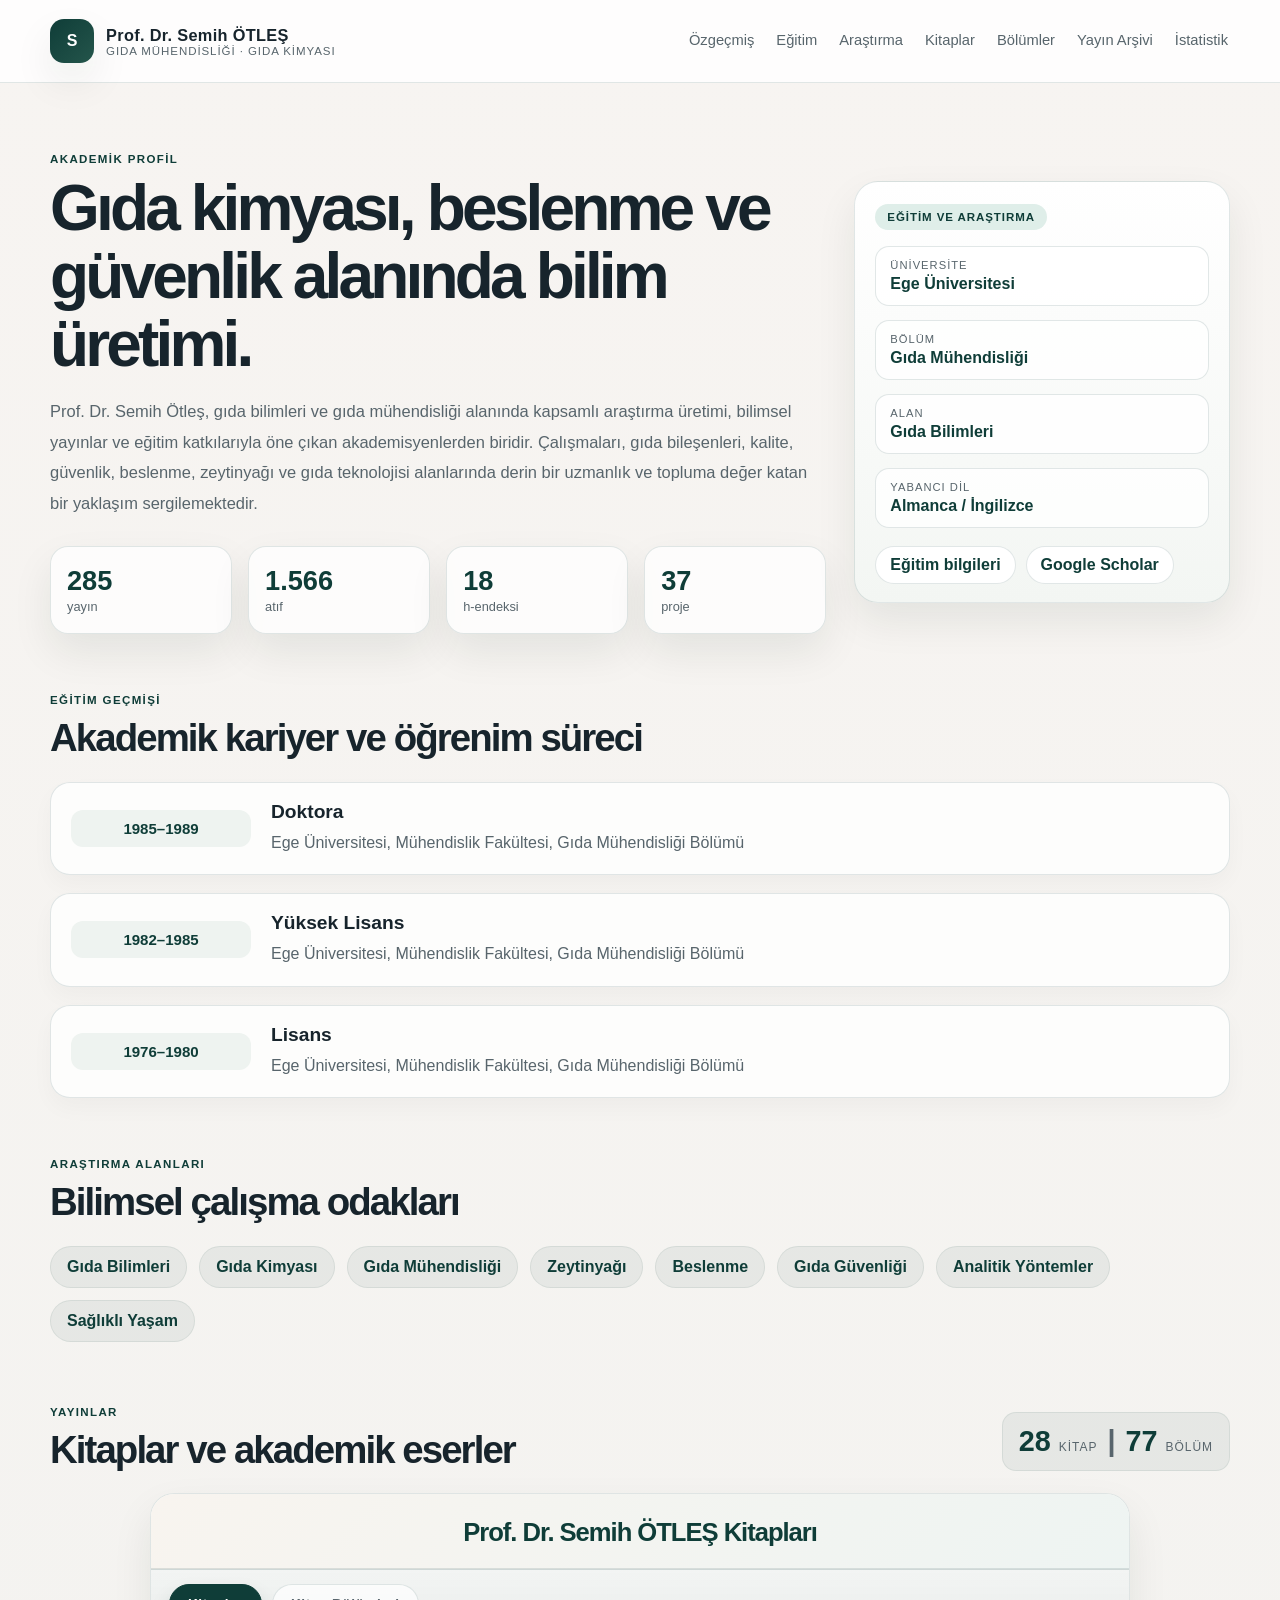
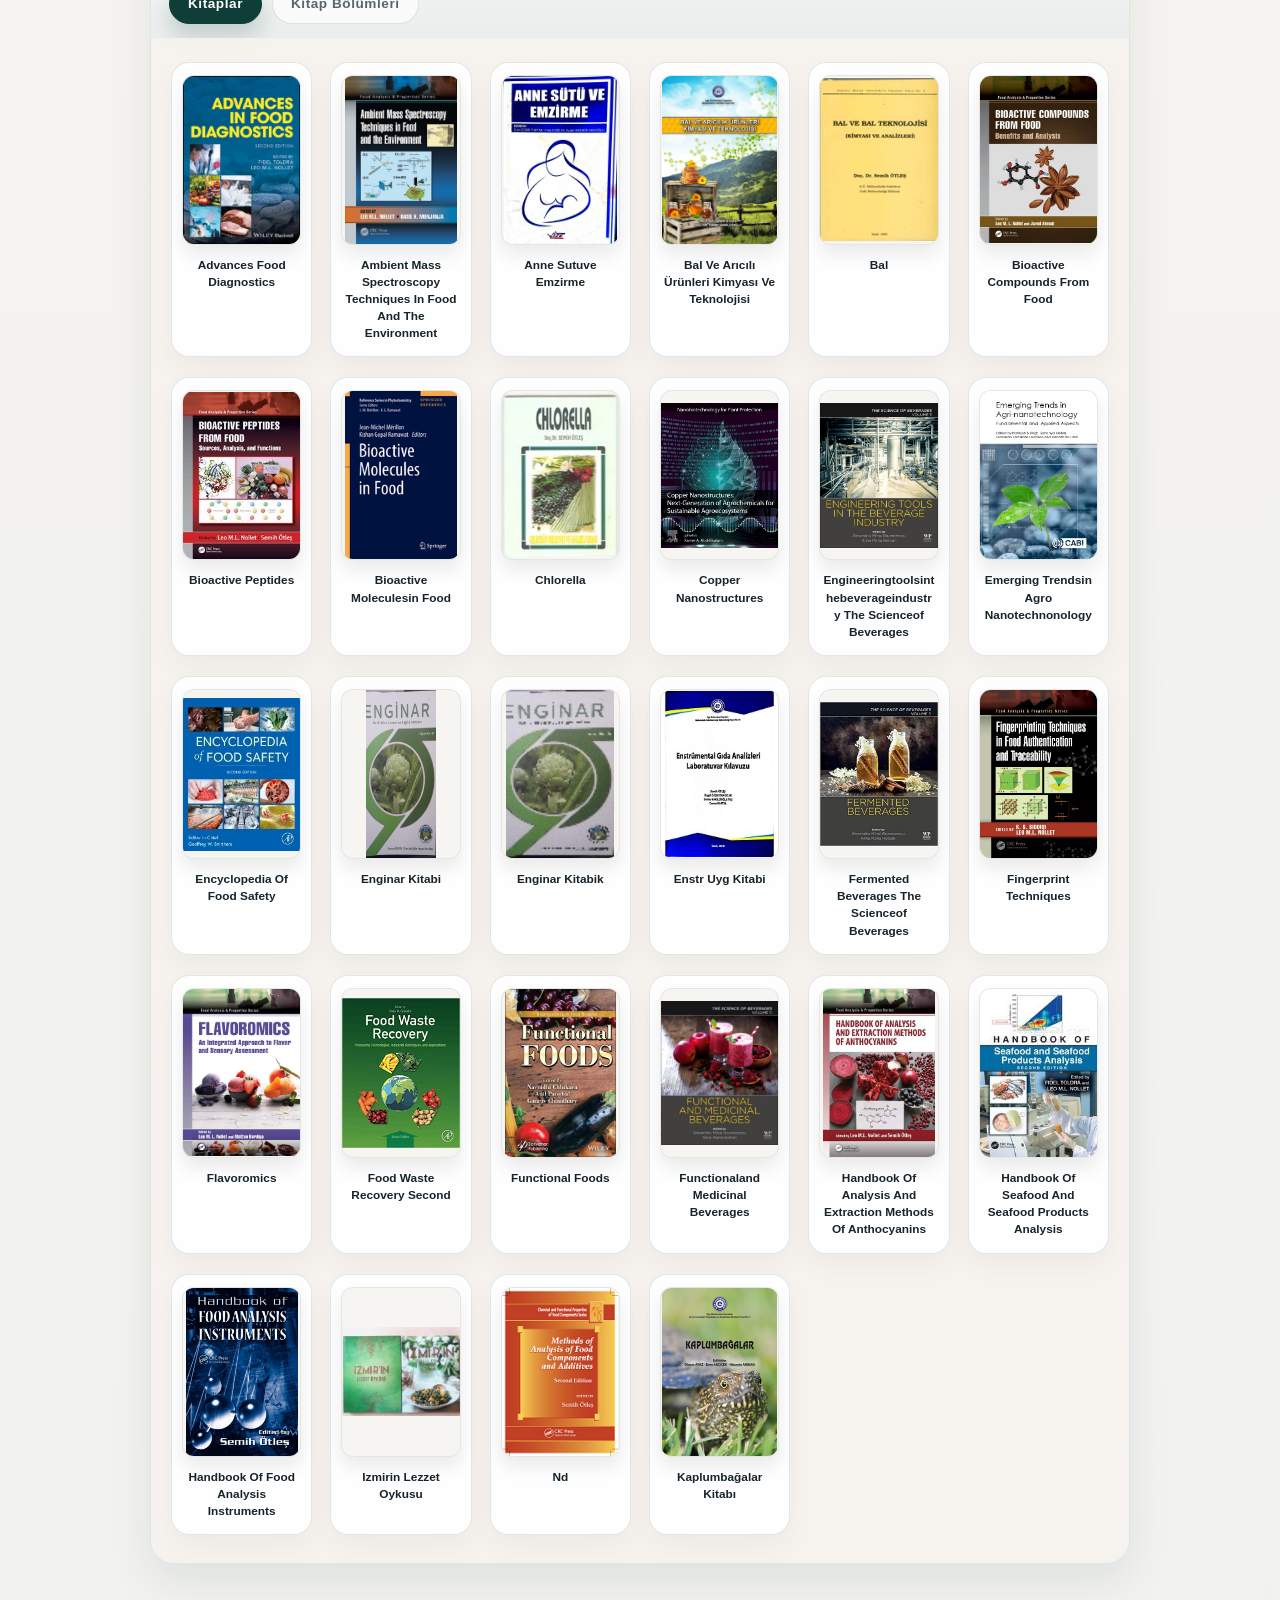
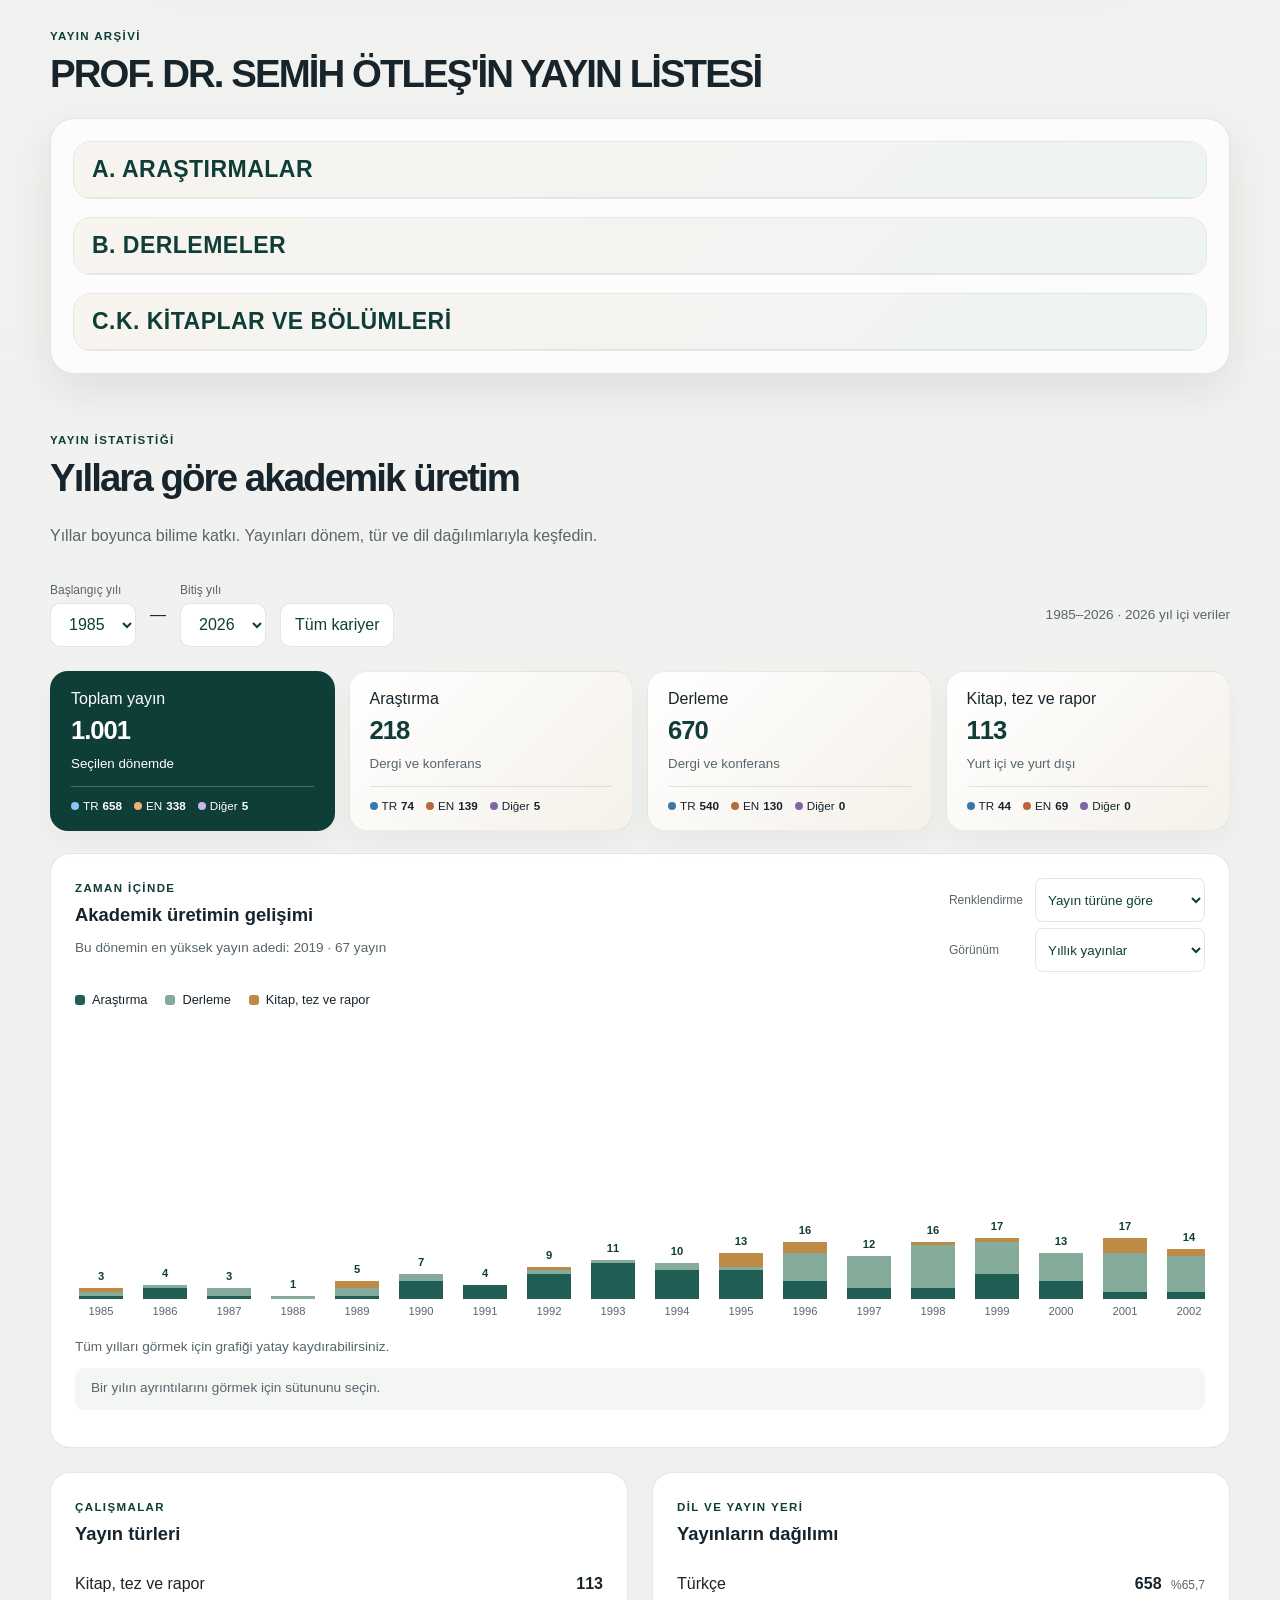
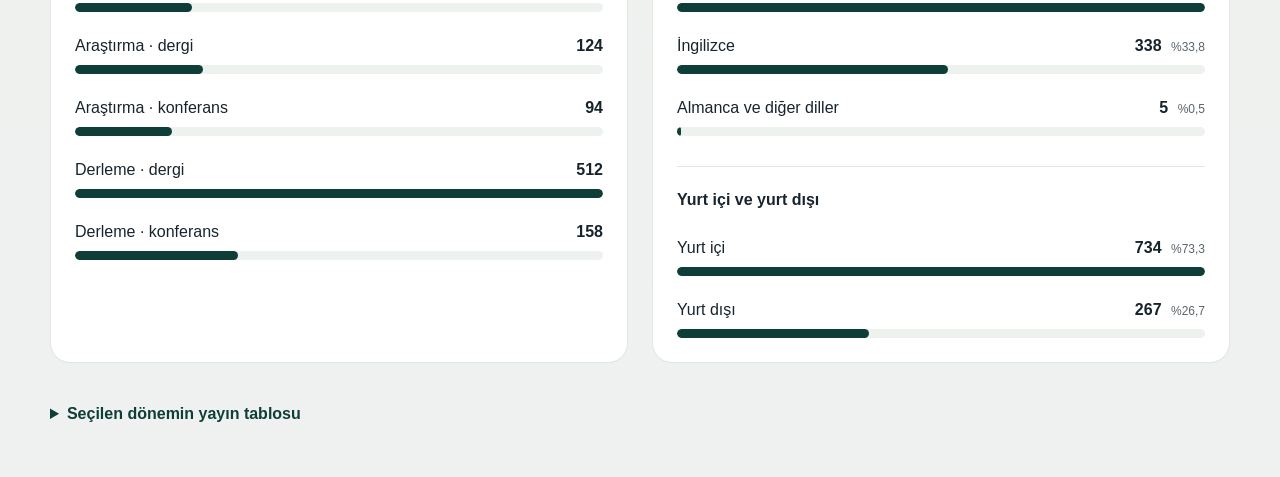
==== index.html @ 6a5175f1 "Merge pull request #2 from OzgeOtles/fke/publication-dashboard feat: add interactive publication das" ====
﻿<!DOCTYPE html>
<html lang="tr">
  <head>
    <meta charset="UTF-8" />
    <meta name="viewport" content="width=device-width, initial-scale=1.0" />
    <title>Prof. Dr. Semih Ötleş | Özgeçmiş ve Yayınlar</title>
    <meta name="description" content="Prof. Dr. Semih Ötleş'in akademik özgeçmişi, eğitim geçmişi, araştırma alanları ve kitapları." />
    <link rel="stylesheet" href="styles.css?v=compact-navigation" />
  </head>
  <body>
    <header class="topbar">
      <div class="container topbar-inner">
        <div class="brand-block">
          <span class="brand-mark">S</span>
          <div>
            <div class="brand-name">Prof. Dr. Semih ÖTLEŞ</div>
            <div class="brand-role">Gıda Mühendisliği · Gıda Kimyası</div>
          </div>
        </div>

        <button class="nav-toggle" type="button" aria-controls="mainNavigation" aria-expanded="false" aria-label="Menüyü aç">
          <span class="nav-toggle__icon" aria-hidden="true"><i></i><i></i><i></i></span>
          <span>Menü</span>
        </button>
        <nav class="main-nav" id="mainNavigation" aria-label="Ana navigasyon">
          <a href="#ozgecmis">Özgeçmiş</a>
          <a href="#egitim">Eğitim</a>
          <a href="#arastirma">Araştırma</a>
          <a href="#kitaplar" data-panel="books">Kitaplar</a>
          <a href="#bolumler" data-panel="chapters">Bölümler</a>
          <a href="#yayin-listesi">Yayın Arşivi</a>
          <a href="#yayin-istatistigi">İstatistik</a>
        </nav>
      </div>
    </header>

    <main class="container page-shell">
      <section class="hero" id="ozgecmis">
        <div class="hero-copy">
          <span class="eyebrow">Akademik profil</span>
          <h1>Gıda kimyası, beslenme ve güvenlik alanında bilim üretimi.</h1>
          <p>
            Prof. Dr. Semih Ötleş, gıda bilimleri ve gıda mühendisliği alanında kapsamlı araştırma
            üretimi, bilimsel yayınlar ve eğitim katkılarıyla öne çıkan akademisyenlerden biridir.
            Çalışmaları, gıda bileşenleri, kalite, güvenlik, beslenme, zeytinyağı ve gıda teknolojisi
            alanlarında derin bir uzmanlık ve topluma değer katan bir yaklaşım sergilemektedir.
          </p>

          <div class="quick-facts">
            <div>
              <strong>285</strong>
              <span>yayın</span>
            </div>
            <div>
              <strong>1.566</strong>
              <span>atıf</span>
            </div>
            <div>
              <strong>18</strong>
              <span>h-endeksi</span>
            </div>
            <div>
              <strong>37</strong>
              <span>proje</span>
            </div>
          </div>
        </div>

        <aside class="profile-card">
          <div class="profile-card__top">
            <span class="status-pill">Eğitim ve araştırma</span>
          </div>

          <ul class="profile-list">
            <li><span class="label">Üniversite</span><strong>Ege Üniversitesi</strong></li>
            <li><span class="label">Bölüm</span><strong>Gıda Mühendisliği</strong></li>
            <li><span class="label">Alan</span><strong>Gıda Bilimleri</strong></li>
            <li><span class="label">Yabancı Dil</span><strong>Almanca / İngilizce</strong></li>
          </ul>

          <div class="profile-links">
            <a href="https://unisis.ege.edu.tr/researcher=semih.otles?menu=education" target="_blank" rel="noreferrer">Eğitim bilgileri</a>
            <a href="https://scholar.google.com.tr/citations?user=OrbpzgEAAAAJ" target="_blank" rel="noreferrer">Google Scholar</a>
          </div>
        </aside>
      </section>

      <section class="section" id="egitim">
        <div class="section-header">
          <span class="eyebrow">Eğitim geçmişi</span>
          <h2>Akademik kariyer ve öğrenim süreci</h2>
        </div>

        <div class="timeline">
          <div class="timeline-item">
            <div class="timeline-year">1985–1989</div>
            <div class="timeline-content">
              <h3>Doktora</h3>
              <p>Ege Üniversitesi, Mühendislik Fakültesi, Gıda Mühendisliği Bölümü</p>
            </div>
          </div>

          <div class="timeline-item">
            <div class="timeline-year">1982–1985</div>
            <div class="timeline-content">
              <h3>Yüksek Lisans</h3>
              <p>Ege Üniversitesi, Mühendislik Fakültesi, Gıda Mühendisliği Bölümü</p>
            </div>
          </div>

          <div class="timeline-item">
            <div class="timeline-year">1976–1980</div>
            <div class="timeline-content">
              <h3>Lisans</h3>
              <p>Ege Üniversitesi, Mühendislik Fakültesi, Gıda Mühendisliği Bölümü</p>
            </div>
          </div>
        </div>
      </section>

      <section class="section" id="arastirma">
        <div class="section-header">
          <span class="eyebrow">Araştırma alanları</span>
          <h2>Bilimsel çalışma odakları</h2>
        </div>

        <div class="pill-grid">
          <span>Gıda Bilimleri</span>
          <span>Gıda Kimyası</span>
          <span>Gıda Mühendisliği</span>
          <span>Zeytinyağı</span>
          <span>Beslenme</span>
          <span>Gıda Güvenliği</span>
          <span>Analitik Yöntemler</span>
          <span>Sağlıklı Yaşam</span>
        </div>
      </section>

      <section class="section cv-books" id="kitaplar">
        <div class="section-header section-header--inline">
          <div>
            <span class="eyebrow">Yayınlar</span>
            <h2>Kitaplar ve akademik eserler</h2>
          </div>
          <div class="bookshelf-meta" aria-live="polite">
            <span id="bookCount">0</span>
            <small>kitap</small>
            <span class="meta-divider">|</span>
            <span id="chapterCount">0</span>
            <small>bölüm</small>
          </div>
        </div>

        <div class="bookshelf-shell">
          <div id="bookshelf_slider_widget" class="bookshelf_slider" data-view="books">
            <div class="panel_title">
              <div class="selected_title_box" style="display: block;">
                <div class="selected_title">Prof. Dr. Semih ÖTLEŞ Kitapları</div>
              </div>
            </div>

            <div class="panel_bar">
              <div class="buttons_container">
                <div id="arrow_box">
                  <div id="arrow_menu"></div>
                </div>
                <div class="button_items">
                  <div class="button_bar active" data-view="books"><a href="#">Kitaplar</a></div>
                  <div class="button_bar" data-view="chapters"><a href="#">Kitap Bölümleri</a></div>
                </div>
              </div>
            </div>

            <div class="panel_slider">
              <div class="panel_items">
                <div class="slide_animate">
                  <div class="products_box" id="bookShelfList" aria-live="polite"></div>
                  <div id="chapterList" class="chapter-grid is-view-hidden" aria-live="polite"></div>
                </div>
              </div>
            </div>
          </div>
        </div>
      </section>

      <section class="section publication-section" id="yayin-listesi">
        <div class="section-header publication-header">
          <div>
            <span class="eyebrow">Yayın arşivi</span>
            <h2>PROF. DR. SEMİH ÖTLEŞ'İN YAYIN LİSTESİ</h2>
          </div>
        </div>

        <div class="publication-archive" id="publicationArchive" aria-live="polite"></div>
      </section>

      <section class="section stats-section" id="yayin-istatistigi">
        <div class="section-header">
          <span class="eyebrow">Yayın istatistiği</span>
          <h2>Yıllara göre akademik üretim</h2>
        </div>

        <div id="statsContent"></div>
      </section>
    </main>

    <div id="bookModal" class="book-modal" aria-hidden="true">
      <div class="book-modal__backdrop"></div>
      <div class="book-modal__content" role="dialog" aria-modal="true" aria-labelledby="modalTitle">
        <button type="button" class="book-modal__close" aria-label="Kapat">×</button>
        <img id="modalImage" src="" alt="" />
        <h3 id="modalTitle"></h3>
      </div>
    </div>

    <script src="books-data.js"></script>
    <script src="app.js?v=compact-navigation"></script>
    <script src="publication-stats-data.js"></script>
    <script src="publication-dashboard.js"></script>
    <script>
      (() => {
        const archiveEl = document.getElementById("publicationArchive");

        function escapeHtml(value) {
          return String(value)
            .replace(/&/g, "&amp;")
            .replace(/</g, "&lt;")
            .replace(/>/g, "&gt;")
            .replace(/\"/g, "&quot;")
            .replace(/'/g, "&#039;");
        }

        function formatItem(itemText) {
          const match = itemText.match(/^((?:A|B)\.[A-ZİÖÜÇŞĞ]+\.?\d*\.?|C\.K\.\d+\.)\s*(.*)$/i);
          if (!match) {
            return escapeHtml(itemText);
          }

          const code = match[1];
          const rest = match[2].trim();
          return `<span class="code">${escapeHtml(code)}</span> ${escapeHtml(rest)}`;
        }

        function parsePublicationSource(rawText) {
          const lines = rawText
            .replace(/\r/g, "")
            .split("\n")
            .map((line) => line.trim())
            .filter(Boolean);

          const sections = [];
          let currentSection = null;
          let currentSubgroup = null;
          let currentItemBuffer = [];

          const flushCurrentItem = () => {
            if (!currentSubgroup || currentItemBuffer.length === 0) return;
            const itemText = currentItemBuffer.join(" ").replace(/\s+/g, " ").trim();
            if (itemText) {
              currentSubgroup.items.push(itemText);
            }
            currentItemBuffer = [];
          };

          const startSection = (title) => {
            currentSection = { title, subsections: [] };
            sections.push(currentSection);
            currentSubgroup = null;
          };

          const startSubgroup = (title) => {
            if (!currentSection) {
              startSection("A. ARAŞTIRMALAR");
            }
            flushCurrentItem();
            currentSubgroup = { title, items: [] };
            currentSection.subsections.push(currentSubgroup);
          };

          for (const line of lines) {
            if (/^PROF\.?DR/i.test(line)) continue;

            if (/^A\.\s*ARAŞTIRMALAR$/i.test(line)) {
              startSection("A. ARAŞTIRMALAR");
              continue;
            }

            if (/^B\.\s*DERLEMELER$/i.test(line)) {
              startSection("B. DERLEMELER");
              continue;
            }

            if (/^C\.?K\.?\s*.*KİTAPLAR.*BÖLÜMLERİ/i.test(line)) {
              startSection("C.K. KİTAPLAR VE BÖLÜMLERİ");
              continue;
            }

            const isSubgroupHeading = /^(?:A|B)\.[A-ZİÖÜÇŞĞ]+\.(?:\s+[A-ZİÖÜÇŞĞ].*|[A-ZİÖÜÇŞĞ].*)$/i.test(line) && !/^(?:A|B)\.[A-ZİÖÜÇŞĞ]+\.\d+\./i.test(line);
            if (isSubgroupHeading) {
              startSubgroup(line.replace(/\s+/g, " ").trim());
              continue;
            }

            const isItemStart = /^(?:A|B)\.[A-ZİÖÜÇŞĞ]+\.\d+\.|^C\.K\.\d+\./i.test(line);
            if (isItemStart) {
              if (!currentSection) {
                startSection("A. ARAŞTIRMALAR");
              }
              if (!currentSubgroup) {
                startSubgroup(currentSection.title);
              }
              flushCurrentItem();
              currentItemBuffer = [line];
              continue;
            }

            if (currentItemBuffer.length > 0) {
              currentItemBuffer.push(line);
            }
          }

          flushCurrentItem();
          return sections.filter((section) => section.title || section.subsections.length > 0);
        }

        function renderArchiveMarkup(sections) {
          if (!sections.length) {
            return '<div class="publication-item">Yayın verisi bulunamadı.</div>';
          }

          return sections.map((section) => {
            const content = section.subsections.length
              ? section.subsections
                  .map((subgroup) => {
                    const itemsMarkup = subgroup.items
                      .map((item) => `<div class="publication-item">${formatItem(item)}</div>`)
                      .join("");

                    return `
                      <details class="publication-subgroup">
                        <summary>${escapeHtml(subgroup.title)}</summary>
                        <div class="publication-list">${itemsMarkup}</div>
                      </details>
                    `;
                  })
                  .join("")
              : "";

            return `
              <details class="publication-group">
                <summary>${escapeHtml(section.title)}</summary>
                <div class="publication-group__body">${content}</div>
              </details>
            `;
          }).join("");
        }

        fetch("js/yayinlar")
          .then((response) => {
            if (!response.ok) {
              throw new Error("Yayın dosyası yüklenemedi.");
            }
            return response.text();
          })
          .then((text) => {
            const sections = parsePublicationSource(text);
            archiveEl.innerHTML = renderArchiveMarkup(sections);
          })
          .catch(() => {
            archiveEl.innerHTML = '<div class="publication-item">Yayın arşivi dosyası yüklenemedi. Lütfen sayfayı bir sunucu üzerinden açın.</div>';
          });

      })();
    </script>
  </body>
</html>
---- styles.css ----
:root {
  --bg: #f5f2ed;
  --bg-soft: #f9f7f4;
  --panel: #ffffff;
  --panel-alt: #eef3f0;
  --primary: #0f3d38;
  --primary-soft: #dfeee9;
  --accent: #b9803a;
  --text: #17242c;
  --muted: #58656c;
  --line: rgba(15, 61, 56, 0.12);
  --shadow: 0 18px 40px rgba(17, 33, 30, 0.08);
}

* {
  box-sizing: border-box;
}

html {
  scroll-behavior: smooth;
}

body {
  margin: 0;
  background: linear-gradient(180deg, #f7f4f1 0%, #eef1ef 100%);
  color: var(--text);
  font-family: "Segoe UI", Tahoma, Geneva, Verdana, sans-serif;
}

img {
  display: block;
  max-width: 100%;
}

a {
  color: inherit;
  text-decoration: none;
}

.nav-toggle { display:none; }

.container {
  width: min(1180px, calc(100% - 32px));
  margin: 0 auto;
}

.topbar {
  position: sticky;
  top: 0;
  z-index: 30;
  background: rgba(255, 255, 255, 0.82);
  backdrop-filter: blur(18px);
  border-bottom: 1px solid var(--line);
}

.topbar-inner {
  display: flex;
  align-items: center;
  justify-content: space-between;
  gap: 20px;
  min-height: 82px;
}

.brand-block {
  display: flex;
  align-items: center;
  gap: 12px;
}

.brand-mark {
  width: 44px;
  height: 44px;
  border-radius: 14px;
  display: grid;
  place-items: center;
  background: linear-gradient(135deg, var(--primary), #24554b);
  color: #fff;
  font-weight: 700;
  box-shadow: var(--shadow);
}

.brand-name {
  font-weight: 700;
  letter-spacing: 0.02em;
  font-size: 1.02rem;
}

.brand-role {
  font-size: 0.72rem;
  color: var(--muted);
  letter-spacing: 0.08em;
  text-transform: uppercase;
}

.main-nav {
  display: flex;
  flex-wrap: wrap;
  align-items: center;
  gap: 18px;
  font-size: 0.92rem;
  color: var(--muted);
}

.main-nav a {
  border-bottom: 2px solid transparent;
  padding: 8px 2px;
  transition: color 0.2s ease, border-color 0.2s ease;
}

.main-nav a:hover {
  color: var(--primary);
  border-color: var(--primary);
}

.page-shell {
  padding: 42px 0 28px;
}

.hero {
  display: grid;
  grid-template-columns: 1.55fr 0.75fr;
  gap: 28px;
  align-items: center;
  padding: 24px 0 8px;
}

.eyebrow {
  display: inline-block;
  margin-bottom: 10px;
  text-transform: uppercase;
  letter-spacing: 0.12em;
  font-size: 0.72rem;
  font-weight: 700;
  color: var(--primary);
}

.hero-copy h1 {
  margin: 0 0 18px;
  font-size: clamp(2.2rem, 5vw, 4rem);
  line-height: 1.06;
  letter-spacing: -0.06em;
}

.hero-copy p {
  margin: 0;
  max-width: 760px;
  color: var(--muted);
  line-height: 1.85;
  font-size: 1.03rem;
}

.quick-facts {
  display: grid;
  grid-template-columns: repeat(4, minmax(0, 1fr));
  gap: 16px;
  margin-top: 28px;
}

.quick-facts div {
  background: rgba(255, 255, 255, 0.75);
  border: 1px solid var(--line);
  border-radius: 18px;
  padding: 18px 16px;
  box-shadow: var(--shadow);
}

.quick-facts strong {
  display: block;
  font-size: 1.7rem;
  color: var(--primary);
}

.quick-facts span {
  color: var(--muted);
  font-size: 0.8rem;
}

.profile-card {
  background: linear-gradient(180deg, #ffffff 0%, #f3f6f3 100%);
  border: 1px solid var(--line);
  border-radius: 24px;
  padding: 22px 20px 18px;
  box-shadow: var(--shadow);
}

.profile-card__top {
  margin-bottom: 16px;
}

.status-pill {
  display: inline-flex;
  padding: 7px 12px;
  border-radius: 999px;
  background: var(--primary-soft);
  color: var(--primary);
  font-size: 0.72rem;
  font-weight: 700;
  text-transform: uppercase;
  letter-spacing: 0.08em;
}

.profile-list {
  list-style: none;
  margin: 0;
  padding: 0;
  display: grid;
  gap: 14px;
}

.profile-list li {
  display: flex;
  flex-direction: column;
  gap: 4px;
  padding: 12px 14px;
  border: 1px solid var(--line);
  border-radius: 14px;
  background: rgba(255, 255, 255, 0.8);
}

.label {
  font-size: 0.7rem;
  color: var(--muted);
  letter-spacing: 0.09em;
  text-transform: uppercase;
}

.profile-list strong {
  font-size: 1rem;
  color: var(--primary);
}

.profile-links {
  display: flex;
  flex-wrap: wrap;
  gap: 10px;
  margin-top: 18px;
}

.profile-links a {
  display: inline-flex;
  align-items: center;
  justify-content: center;
  min-height: 38px;
  padding: 0 14px;
  border-radius: 999px;
  border: 1px solid var(--line);
  background: #fff;
  color: var(--primary);
  font-weight: 600;
}

.section {
  padding: 48px 0 8px;
}

.section-header {
  margin-bottom: 22px;
}

.section-header h2 {
  margin: 0;
  font-size: clamp(1.8rem, 3vw, 2.6rem);
  line-height: 1.14;
  letter-spacing: -0.05em;
}

.section-header--inline {
  display: flex;
  justify-content: space-between;
  gap: 20px;
  align-items: flex-end;
}

.meta-divider {
  color: var(--muted);
  margin: 0 2px;
}

.is-view-hidden {
  display: none !important;
}

.timeline {
  display: grid;
  gap: 18px;
}

.timeline-item {
  display: grid;
  grid-template-columns: 180px 1fr;
  gap: 20px;
  align-items: center;
  background: rgba(255, 255, 255, 0.8);
  border: 1px solid var(--line);
  border-radius: 20px;
  padding: 18px 20px;
  box-shadow: 0 10px 22px rgba(13, 24, 22, 0.03);
}

.timeline-year {
  display: inline-flex;
  align-items: center;
  justify-content: center;
  padding: 10px 12px;
  background: var(--panel-alt);
  border-radius: 12px;
  color: var(--primary);
  font-weight: 700;
  font-size: 0.94rem;
}

.timeline-content h3 {
  margin: 0 0 6px;
  font-size: 1.2rem;
}

.timeline-content p {
  margin: 0;
  color: var(--muted);
  line-height: 1.7;
}

.pill-grid {
  display: flex;
  flex-wrap: wrap;
  gap: 12px;
}

.pill-grid span {
  display: inline-flex;
  align-items: center;
  justify-content: center;
  min-height: 42px;
  padding: 0 16px;
  border-radius: 999px;
  background: rgba(15, 61, 56, 0.06);
  color: var(--primary);
  border: 1px solid rgba(15, 61, 56, 0.08);
  font-weight: 600;
}

.cv-books {
  padding-top: 52px;
}

.bookshelf-meta {
  display: inline-flex;
  align-items: baseline;
  gap: 8px;
  padding: 12px 16px;
  background: rgba(15, 61, 56, 0.06);
  border: 1px solid rgba(15, 61, 56, 0.08);
  border-radius: 14px;
  color: var(--primary);
}

.bookshelf-meta span {
  font-size: 1.8rem;
  font-weight: 700;
}

.bookshelf-meta small {
  font-size: 0.75rem;
  letter-spacing: 0.08em;
  text-transform: uppercase;
  color: var(--muted);
}

.bookshelf-shell {
  width: min(100%, 980px);
  margin: 0 auto;
}

.bookshelf_slider *,
.bookshelf_slider *:before,
.bookshelf_slider *:after {
  box-sizing: border-box !important;
}

.bookshelf_slider {
  width: 100%;
  max-width: 980px;
  margin: 0 auto;
  background: rgba(255, 255, 255, 0.7);
  border: 1px solid var(--line);
  border-radius: 24px;
  overflow: hidden;
  box-shadow: var(--shadow);
}

.panel_title {
  background: linear-gradient(135deg, #f8f4ef 0%, #eef4f2 100%);
  color: var(--primary);
  width: 100%;
  padding: 22px 20px 18px;
  text-align: center;
  margin: 0 auto;
  border-bottom: 1px solid var(--line);
}

.selected_title_box {
  text-align: center;
  display: block;
}

.selected_title {
  color: var(--primary);
  background: transparent;
  border: none;
  font-size: clamp(1.1rem, 2vw, 1.7rem);
  font-weight: 700;
  letter-spacing: -0.04em;
  padding: 0;
  margin: 0;
  display: block;
  float: none;
  line-height: 1.3;
  border-radius: 0;
}

.panel_slider {
  position: relative;
  width: 100%;
  min-height: 340px;
  margin: 0;
  padding: 0;
  overflow: hidden;
  background: rgba(245, 242, 237, 0.9);
}

.panel_items {
  width: 100%;
}

.slide_animate {
  position: relative;
  width: 100%;
  min-height: 320px;
  float: none;
  background: transparent;
  display: block;
}

.products_box {
  display: grid;
  grid-template-columns: repeat(auto-fit, minmax(120px, 1fr));
  gap: 20px 18px;
  width: 100%;
  min-height: 260px;
  padding: 24px 20px 28px;
}

.product {
  position: relative;
  width: 100%;
  max-width: 160px;
  margin: 0 auto;
  display: block;
  cursor: pointer;
  padding: 12px 10px 10px;
  background: rgba(255, 255, 255, 0.9);
  border: 1px solid var(--line);
  border-radius: 18px;
  box-shadow: 0 12px 28px rgba(17, 28, 25, 0.04);
  transition: transform 0.2s ease, box-shadow 0.2s ease;
}

.product:hover {
  transform: translateY(-3px);
  box-shadow: 0 18px 28px rgba(17, 28, 25, 0.1);
}

.img_thumb {
  position: relative;
  width: 100%;
  height: 170px;
  object-fit: cover;
  display: block;
  margin: 0 auto 12px;
  border: 1px solid rgba(15, 61, 56, 0.08);
  border-radius: 12px;
  box-shadow: 0 10px 18px rgba(0, 0, 0, 0.08);
}

.product_title {
  position: static;
  left: auto;
  right: auto;
  bottom: auto;
  z-index: auto;
  padding: 0 4px 4px;
  text-align: center;
  color: var(--text);
  background: transparent;
  overflow: visible;
  max-height: none;
  line-height: 1.45;
  box-shadow: none;
  word-wrap: break-word;
}

.product_title p {
  margin: 0;
  padding: 0;
  font-size: 0.74rem;
  line-height: 1.45;
  font-family: "Segoe UI", Tahoma, Geneva, Verdana, sans-serif;
  color: var(--text);
  font-weight: 600;
}

.fx_magazine,
.fx_shadow,
.icons_sprite {
  display: none !important;
}

.panel_bar {
  background: linear-gradient(180deg, rgba(15, 61, 56, 0.04), rgba(15, 61, 56, 0.08));
  width: 100%;
  height: auto;
  text-align: left;
  margin: 0 auto;
  overflow: visible;
  box-shadow: none;
  border-top: 1px solid var(--line);
}

.buttons_container {
  margin: 0 auto;
  position: relative;
  height: auto;
  padding: 14px 18px;
}

#arrow_box {
  display: none;
}

#arrow_menu {
  display: none;
}

.button_items {
  position: relative;
  display: flex;
  align-items: center;
  justify-content: flex-start;
  gap: 10px;
  height: auto;
  flex-wrap: wrap;
}

.button_bar {
  float: none;
  cursor: pointer;
  display: inline-flex;
  margin: 0;
  padding: 0;
  border: 1px solid var(--line);
  border-radius: 999px;
  background: rgba(255, 255, 255, 0.7);
  transition: all 0.2s ease;
}

.button_bar a {
  display: inline-flex;
  align-items: center;
  justify-content: center;
  min-height: 38px;
  padding: 0 18px;
  color: var(--muted);
  text-decoration: none;
  text-shadow: none;
  font-size: 0.85rem;
  font-weight: 700;
  letter-spacing: 0.04em;
  font-family: "Segoe UI", Tahoma, Geneva, Verdana, sans-serif;
}

.button_bar.active {
  background: var(--primary);
  border-color: var(--primary);
  box-shadow: 0 12px 20px rgba(15, 61, 56, 0.18);
}

.button_bar.active a {
  color: #fff;
}

.chapter-grid {
  display: grid;
  grid-template-columns: repeat(auto-fit, minmax(140px, 1fr));
  gap: 20px 18px;
}

.chapter-card {
  position: relative;
  width: 100%;
  max-width: 170px;
  margin: 0 auto;
  display: block;
  cursor: pointer;
  padding: 12px 10px 10px;
  background: rgba(255, 255, 255, 0.9);
  border: 1px solid var(--line);
  border-radius: 18px;
  box-shadow: 0 12px 28px rgba(17, 28, 25, 0.04);
  transition: transform 0.2s ease, box-shadow 0.2s ease;
}

.chapter-card:hover,
.chapter-card:focus-visible {
  transform: translateY(-3px);
  box-shadow: 0 18px 28px rgba(17, 28, 25, 0.1);
  outline: none;
}

.chapter-card__image {
  width: 100%;
  height: 170px;
  object-fit: cover;
  display: block;
  margin: 0 auto 12px;
  border: 1px solid rgba(15, 61, 56, 0.08);
  border-radius: 12px;
  box-shadow: 0 10px 18px rgba(0, 0, 0, 0.08);
}

.chapter-card__title {
  text-align: center;
  color: var(--text);
  font-size: 0.74rem;
  line-height: 1.45;
  font-weight: 600;
  word-wrap: break-word;
}

.publication-section {
  padding-top: 54px;
}

.publication-header {
  align-items: flex-end;
  gap: 18px;
}

.publication-archive {
  display: grid;
  gap: 18px;
  background: rgba(255, 255, 255, 0.78);
  border: 1px solid var(--line);
  border-radius: 24px;
  padding: 22px;
  box-shadow: var(--shadow);
}

.publication-group,
.publication-subgroup {
  width: 100%;
  border: 1px solid rgba(15, 61, 56, 0.08);
  border-radius: 18px;
  background: rgba(248, 245, 241, 0.95);
  overflow: hidden;
}

.publication-group > summary,
.publication-subgroup > summary {
  list-style: none;
  cursor: pointer;
  user-select: none;
  padding: 14px 18px;
  font-weight: 700;
  color: var(--primary);
  background: linear-gradient(135deg, #f8f4ef 0%, #eef4f2 100%);
  border-bottom: 1px solid rgba(15, 61, 56, 0.08);
}

.publication-group > summary::-webkit-details-marker,
.publication-subgroup > summary::-webkit-details-marker {
  display: none;
}

.publication-group > summary {
  font-size: clamp(1.05rem, 1.8vw, 1.5rem);
  letter-spacing: 0.02em;
}

.publication-subgroup > summary {
  padding-left: 16px;
  font-size: 0.98rem;
  background: rgba(185, 128, 58, 0.08);
  border-left: 4px solid var(--accent);
}

.publication-group__body,
.publication-list {
  display: grid;
  gap: 10px;
  padding: 14px;
}

.publication-item {
  padding: 12px 14px;
  border-radius: 12px;
  border: 1px solid rgba(15, 61, 56, 0.08);
  background: rgba(255, 255, 255, 0.82);
  line-height: 1.7;
  color: var(--text);
  font-size: 0.95rem;
}

.publication-item .code {
  display: inline-block;
  min-width: 74px;
  color: var(--primary);
  font-weight: 700;
}

.publication-group[open] > summary,
.publication-subgroup[open] > summary {
  background: linear-gradient(135deg, var(--primary), #2b584f);
  color: #fff;
}

.publication-subgroup[open] > summary {
  background: rgba(185, 128, 58, 0.9);
  color: #fff;
}

.stats-section {
  padding-top: 48px;
}

.stats-summary {
  display: grid;
  grid-template-columns: repeat(auto-fit, minmax(180px, 1fr));
  gap: 14px;
  margin-bottom: 22px;
}

.stats-summary__card {
  display: grid;
  gap: 8px;
  padding: 18px 20px;
  border-radius: 18px;
  border: 1px solid rgba(15, 61, 56, 0.08);
  background: linear-gradient(135deg, #ffffff 0%, #f5f1ea 100%);
  box-shadow: 0 12px 24px rgba(15, 61, 56, 0.04);
}

.stats-summary__label {
  color: var(--muted);
  font-size: 0.78rem;
  letter-spacing: 0.08em;
  text-transform: uppercase;
}

.stats-summary__card strong {
  color: var(--primary);
  font-size: clamp(1.4rem, 2vw, 2rem);
  letter-spacing: -0.04em;
}

.stats-legend {
  display: flex;
  flex-wrap: wrap;
  gap: 12px 18px;
  margin: 0 0 18px;
  padding: 12px 14px;
  border-radius: 12px;
  background: rgba(15, 61, 56, 0.04);
  border: 1px solid rgba(15, 61, 56, 0.06);
  color: var(--muted);
  font-size: 0.9rem;
}

.stats-legend strong {
  color: var(--primary);
}

.stats-table-wrap {
  overflow-x: auto;
  background: rgba(255, 255, 255, 0.8);
  border: 1px solid rgba(15, 61, 56, 0.08);
  border-radius: 20px;
  box-shadow: var(--shadow);
}

.stats-table {
  width: 100%;
  min-width: 800px;
  border-collapse: collapse;
  font-size: 0.92rem;
}

.stats-table th,
.stats-table td {
  border-bottom: 1px solid rgba(15, 61, 56, 0.08);
  padding: 10px 12px;
  text-align: center;
  vertical-align: middle;
}

.stats-table thead th {
  background: linear-gradient(135deg, #f3efe9 0%, #edf4f1 100%);
  color: var(--primary);
  font-size: 0.72rem;
  letter-spacing: 0.03em;
  text-transform: none;
  padding-top: 12px;
  padding-bottom: 12px;
}

.stats-table thead .stats-table__header-main th {
  border-bottom: 1px solid rgba(15, 61, 56, 0.08);
}

.stats-table thead .stats-table__header-sub th {
  background: #f9f6f1;
  font-size: 0.68rem;
  letter-spacing: 0.02em;
  padding-top: 10px;
  padding-bottom: 10px;
}

.stats-table thead .stats-table__header-sub th small {
  display: block;
  font-size: 0.62rem;
  opacity: 0.85;
  letter-spacing: 0;
  line-height: 1.3;
}

.stats-table thead th small {
  display: block;
  font-size: 0.7rem;
  opacity: 0.85;
  letter-spacing: 0;
  text-transform: none;
}

.stats-table tbody tr:nth-child(even) {
  background: rgba(15, 61, 56, 0.02);
}

.stats-table tbody tr:hover {
  background: rgba(15, 61, 56, 0.05);
}

.stats-table tfoot td {
  background: rgba(15, 61, 56, 0.06);
  font-weight: 800;
  color: var(--primary);
}

.stats-intro { color: var(--muted); line-height: 1.7; }
.stats-summary__card small, .stats-source { color: var(--muted); line-height: 1.6; }
.stats-summary__card:first-child { background: var(--primary); color: white; }
.stats-summary__card:first-child strong, .stats-summary__card:first-child small { color: white; }
.stats-note { padding: 18px 22px; border-left: 3px solid var(--accent); background: #f6eddf; line-height: 1.7; border-radius: 0 14px 14px 0; margin-bottom: 24px; }
.stats-panels { display: grid; grid-template-columns: 1fr 1fr; gap: 24px; }
.stats-panel { min-width: 0; background: white; border: 1px solid var(--line); border-radius: 20px; padding: 24px; }
.stats-panel h3 { margin: 0; font-size: 1.15rem; }
.stats-panel p { color: var(--muted); font-size: .85rem; }
.stats-bars { display: grid; gap: 25px; margin-top: 30px; }
.stats-bar > div:first-child { display: flex; justify-content: space-between; gap: 16px; margin-bottom: 10px; }
.stats-track { height: 9px; background: #edf2ef; border-radius: 8px; overflow: hidden; }
.stats-track i { display: block; height: 100%; background: var(--primary); border-radius: inherit; }
.stats-panel-heading { display: flex; justify-content: space-between; flex-wrap: wrap; gap: 12px; }
.stats-panel label { font-size: .8rem; display: grid; gap: 6px; }
.stats-panel select { min-height: 44px; padding: 8px; border: 1px solid var(--line); background: white; border-radius: 8px; color: var(--primary); }
.stats-years { max-height: 290px; overflow-y: auto; padding-right: 12px; margin-top: 16px; }
.stats-year { display: grid; grid-template-columns: 42px 1fr 30px; gap: 12px; align-items: center; min-height: 32px; font-size: .85rem; font-variant-numeric: tabular-nums; }
.stats-year strong { text-align: right; }
.stats-details { margin-top: 24px; }
.stats-details summary { cursor: pointer; padding: 18px 0; font-weight: 600; color: var(--primary); }
.stats-details p { line-height: 1.6; color: var(--muted); }
.stats-table caption { text-align: left; padding: 16px; }
.stats-table th:first-child { position: sticky; left: 0; background: #edf4f1; }
.stats-source { font-size: .8rem; margin-top: 20px; }
:focus-visible { outline: 3px solid #b9803a; outline-offset: 3px; }
.dashboard-controls { display:flex; align-items:center; flex-wrap:wrap; gap:14px; padding:18px 0 24px; }
.dashboard-controls label { display:block; font-size:.75rem; color:var(--muted); margin-bottom:6px; }
.dashboard-controls select,.dashboard-controls button { min-height:44px; border:1px solid var(--line); border-radius:10px; padding:8px 14px; background:white; color:var(--primary); font:inherit; }
.dashboard-controls button { align-self:flex-end; cursor:pointer; }
.dashboard-controls p { margin-left:auto; color:var(--muted); font-size:.85rem; }
.dashboard-timeline { margin-bottom:24px; }
.chart-key { display:flex; flex-wrap:wrap; gap:18px; margin:20px 0; font-size:.8rem; }
.chart-key span { display:flex; gap:7px; align-items:center; }
.chart-key i { width:10px; height:10px; border-radius:3px; }
.research-color { background:#205d54; }
.review-color { background:#85ac9b; }
.ktr-color { background:#be8b46; }
.timeline-scroll { overflow-x:auto; padding:10px 0; }
.timeline-columns { --timeline-height:240px; display:flex; align-items:flex-end; gap:12px; min-width:100%; width:max-content; }
.timeline-column { display:flex; flex:1 0 52px; flex-direction:column; align-items:center; justify-content:flex-end; gap:6px; min-width:52px; height:calc(var(--timeline-height) + 44px); padding:4px; background:transparent; border:0; border-radius:6px; font:inherit; cursor:pointer; color:var(--primary); }
.timeline-column:hover,.timeline-column:focus-visible { background:#eef4f0; }
.column-stack { display:flex; flex:none; flex-direction:column-reverse; justify-content:flex-start; width:100%; max-width:44px; }
.column-stack i { display:block; flex:none; width:100%; }
.column-count { font-size:.7rem; font-weight:700; }
.column-year { font-size:.7rem; color:var(--muted); }
.turkish-color { background:#3976aa; }
.english-color { background:#b66a39; }
.other-language-color { background:#8265a7; }
.card-languages { display:flex; flex-wrap:wrap; gap:8px 12px; border-top:1px solid var(--line); padding-top:12px; margin-top:4px; font-size:.73rem; font-variant-numeric:tabular-nums; }
.card-languages span { display:inline-flex; align-items:center; gap:4px; }
.card-languages i { width:8px; height:8px; border-radius:50%; }
.stats-summary__card:first-child .card-languages { border-color:#ffffff40; }
.stats-summary__card:first-child .turkish-color { background:#8bc5f2; }
.stats-summary__card:first-child .english-color { background:#edb17e; }
.stats-summary__card:first-child .other-language-color { background:#cbb5ed; }
.timeline-controls { display:grid; grid-template-columns:auto auto; gap:6px 12px; align-items:center; }
.timeline-controls label { font-size:.75rem; color:var(--muted); }
.timeline-controls select { min-width:170px; }
.chart-scroll-hint { font-size:.75rem; margin:8px 0 0; }
.year-detail { min-height:42px; padding:12px 16px; background:#f3f6f3; border-radius:10px; }
.dashboard-distributions { margin-top:24px; }
.location-heading { margin:30px 0 0; border-top:1px solid var(--line); padding-top:24px; }
.stats-bar small { font-size:.75rem; font-weight:400; color:var(--muted); margin-left:5px; }
@media (max-width:700px) { .dashboard-controls p { margin:0; width:100%; } .dashboard-controls { gap:10px; } .timeline-columns { --timeline-height:210px; } }
@media (max-width: 700px) { .stats-panels { grid-template-columns: 1fr; } .stats-panel { padding: 18px; } }

.stats-total-label {
  text-align: left !important;
  font-weight: 700;
}

.stats-total {
  font-weight: 800;
  color: var(--primary);
}

.book-modal {
  position: fixed;
  inset: 0;
  display: none;
  align-items: center;
  justify-content: center;
  z-index: 50;
  padding: 24px;
}

.book-modal.is-open {
  display: flex;
}

.book-modal__backdrop {
  position: absolute;
  inset: 0;
  background: rgba(10, 10, 10, 0.72);
}

.book-modal__content {
  position: relative;
  z-index: 1;
  width: min(440px, 92vw);
  background: #fff;
  border-radius: 16px;
  overflow: hidden;
  box-shadow: 0 24px 50px rgba(0, 0, 0, 0.2);
}

.book-modal__content img {
  width: 100%;
  max-height: 75vh;
  object-fit: contain;
  background: #f7f5f1;
}

.book-modal__content h3 {
  margin: 0;
  padding: 16px 18px 20px;
  font-size: 1rem;
  line-height: 1.5;
  color: #1b1b1b;
}

.book-modal__close {
  position: absolute;
  top: 10px;
  right: 10px;
  width: 36px;
  height: 36px;
  border: none;
  border-radius: 50%;
  background: rgba(255, 255, 255, 0.9);
  color: #111;
  font-size: 1.6rem;
  cursor: pointer;
  z-index: 2;
}

@media (max-width: 980px) {
  .hero {
    grid-template-columns: 1fr;
  }

  .section-header--inline {
    flex-direction: column;
    align-items: flex-start;
  }
}

@media (max-width: 700px) {
  .topbar-inner {
    flex-direction: column;
    justify-content: center;
    padding: 14px 0;
  }

  .main-nav {
    justify-content: center;
  }

  .quick-facts {
    grid-template-columns: repeat(2, minmax(0, 1fr));
  }

  .timeline-item {
    grid-template-columns: 1fr;
  }

  .product {
    width: 78px;
    height: 118px;
  }

  .img_thumb,
  .fx_magazine {
    width: 76px;
    height: 108px;
  }
}

@media (max-width: 480px) {
  .quick-facts {
    grid-template-columns: 1fr;
  }

  .button_items {
    gap: 4px;
  }
}

/* Shared responsive layout: keep overflow inside data views, not the page. */
html { scroll-padding-top:110px; }
.hero > *, .section-header > *, .topbar-inner > *, .stats-summary > * { min-width:0; }
.section-header h2, .hero h1, .publication-item, .product_title, .chapter-card__title { overflow-wrap:anywhere; }
.stats-table-wrap, .timeline-scroll { max-width:100%; overscroll-behavior-x:contain; }
.img_thumb, .chapter-card__image { object-fit:contain; background:#f7f5f1; }
.book-modal__content { max-height:calc(100dvh - 48px); overflow-y:auto; }
@media (max-width:980px) {
  .topbar-inner { flex-wrap:wrap; padding:12px 0; gap:8px 20px; }
  .main-nav { gap:8px 14px; }
}

@media (max-width:980px) {
  html { scroll-padding-top:80px; }
  .topbar.nav-ready .topbar-inner { position:relative; min-height:64px; flex-direction:row; flex-wrap:nowrap; align-items:center; justify-content:space-between; gap:12px; padding:8px 0; }
  .topbar.nav-ready .brand-block { gap:9px; justify-content:flex-start; }
  .topbar.nav-ready .brand-mark { flex:none; width:34px; height:34px; border-radius:11px; box-shadow:none; }
  .topbar.nav-ready .brand-name { font-size:.88rem; line-height:1.3; letter-spacing:0; }
  .topbar.nav-ready .brand-role { display:none; }
  .nav-ready .nav-toggle { display:inline-flex; flex:none; align-items:center; justify-content:center; gap:7px; min-height:44px; padding:8px 10px; border:1px solid var(--line); border-radius:11px; background:#fff; color:var(--primary); font:inherit; font-size:.8rem; cursor:pointer; }
  .nav-toggle__icon { display:grid; gap:4px; width:16px; }
  .nav-toggle__icon i { display:block; height:2px; width:100%; background:currentColor; border-radius:2px; }
  .nav-open .nav-toggle__icon i:first-child { transform:translateY(6px) rotate(45deg); }
  .nav-open .nav-toggle__icon i:nth-child(2) { opacity:0; }
  .nav-open .nav-toggle__icon i:last-child { transform:translateY(-6px) rotate(-45deg); }
  .topbar.nav-ready .main-nav { display:none; position:absolute; top:calc(100% + 8px); left:0; right:0; max-height:calc(100dvh - 88px); overflow-y:auto; padding:8px; background:#fff; border:1px solid var(--line); border-radius:16px; box-shadow:var(--shadow); }
  .topbar.nav-open .main-nav { display:grid; grid-template-columns:repeat(2,minmax(0,1fr)); gap:4px; }
  .topbar.nav-ready .main-nav a { white-space:normal; display:flex; align-items:center; min-height:48px; padding:10px 12px; border:0; border-radius:9px; color:var(--primary); font-size:.88rem; }
  .topbar.nav-ready .main-nav a:hover,.topbar.nav-ready .main-nav a:focus-visible { background:var(--primary-soft); }
}
@media (max-width:700px) {
  html { scroll-padding-top:80px; }
  .topbar-inner { align-items:stretch; }
  .brand-block { justify-content:center; }
  .main-nav { flex-wrap:nowrap; justify-content:flex-start; overflow-x:auto; max-width:100%; gap:16px; padding:4px 0; }
  .main-nav a { flex:none; min-height:44px; display:flex; align-items:center; }
  .stats-summary { grid-template-columns:repeat(2,minmax(0,1fr)); gap:10px; }
  .stats-summary__card { padding:16px 12px; }
  .stats-summary__card > span { font-size:.85rem; }
  .page-shell { padding-top:22px; }
  .section { padding-top:32px; }
  .hero-copy h1 { font-size:clamp(2rem,8vw,3rem); }
  .products_box,.chapter-grid { grid-template-columns:repeat(2,minmax(0,1fr)); gap:14px; padding:16px 12px; }
  .product,.chapter-card { width:100%; height:auto; max-width:190px; padding:10px; }
  .img_thumb,.chapter-card__image { width:100%; height:160px; }
  .publication-archive { padding:12px; }
  .publication-group__body,.publication-list { padding:10px; }
  .publication-item { padding:12px; }
  .bookshelf-meta { flex-wrap:wrap; }
  .timeline-controls { width:100%; grid-template-columns:auto minmax(0,1fr); }
  .timeline-controls select { width:100%; min-width:0; }
}
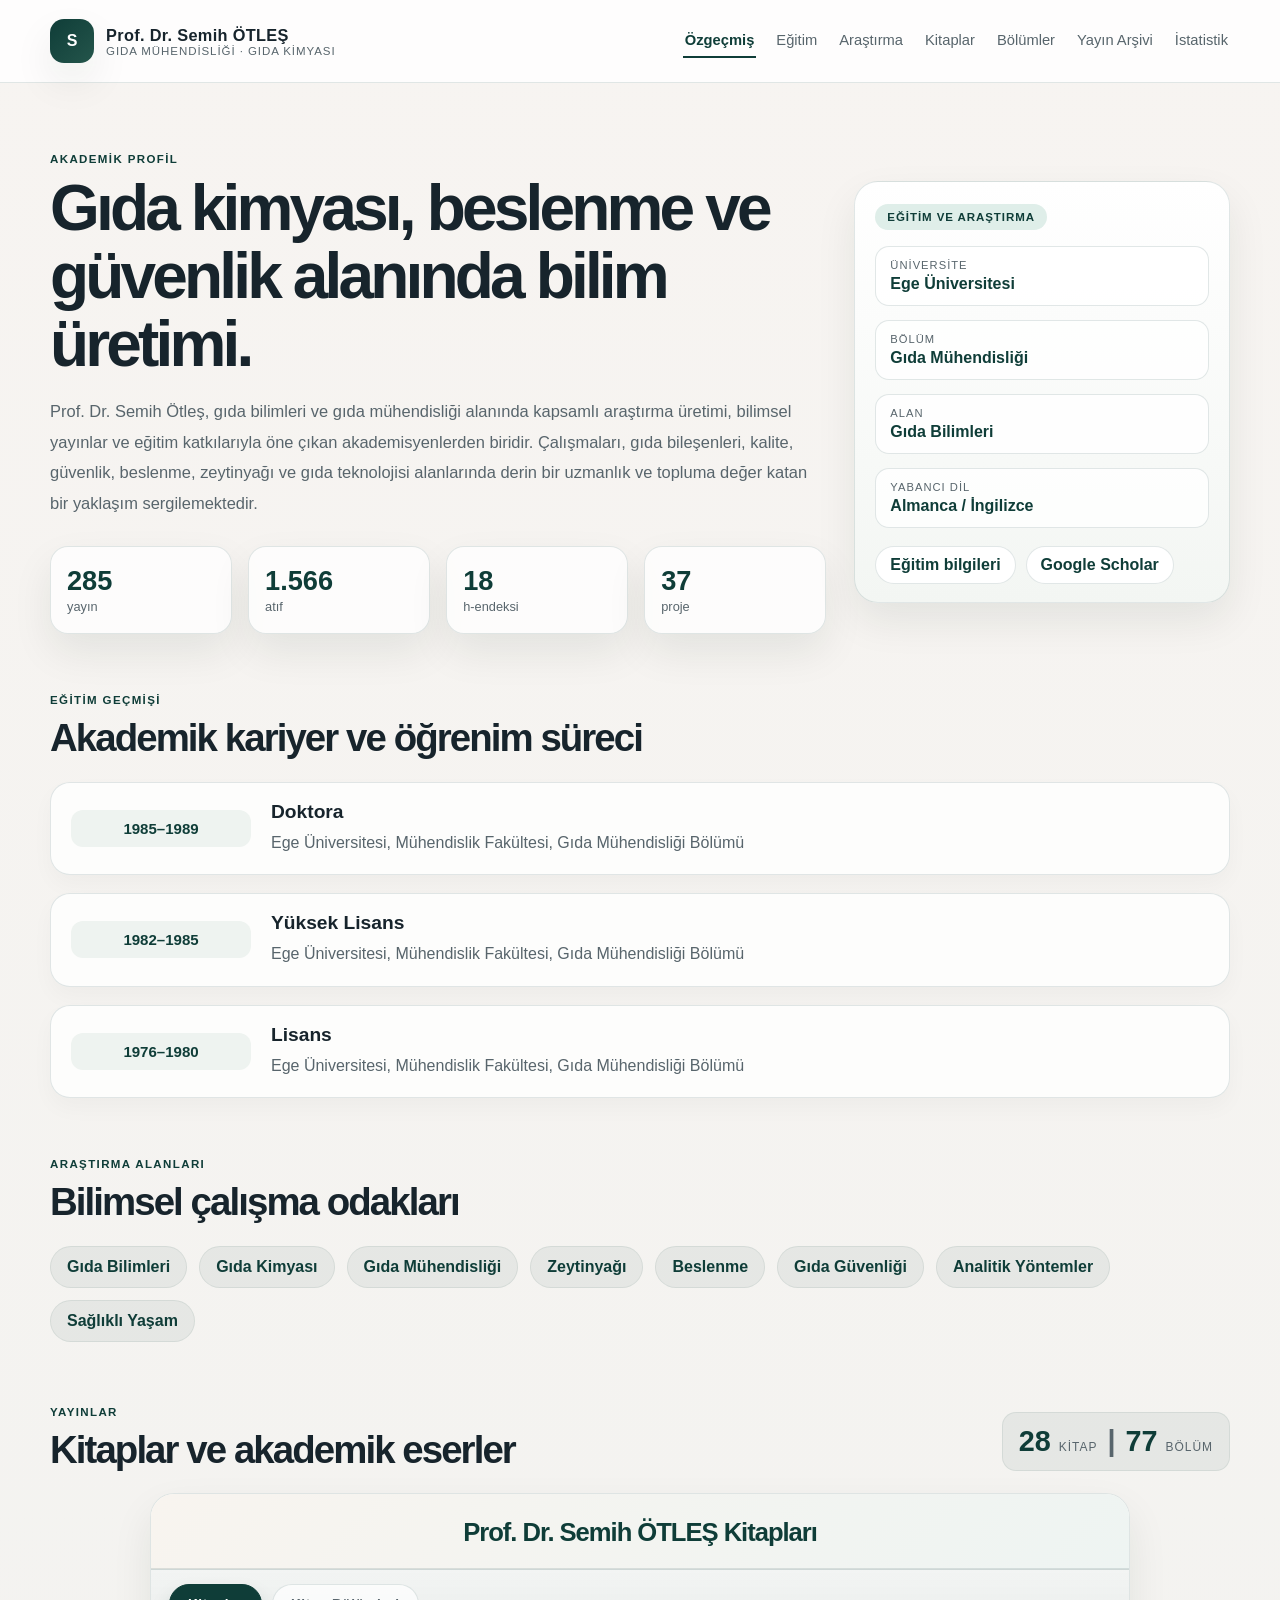
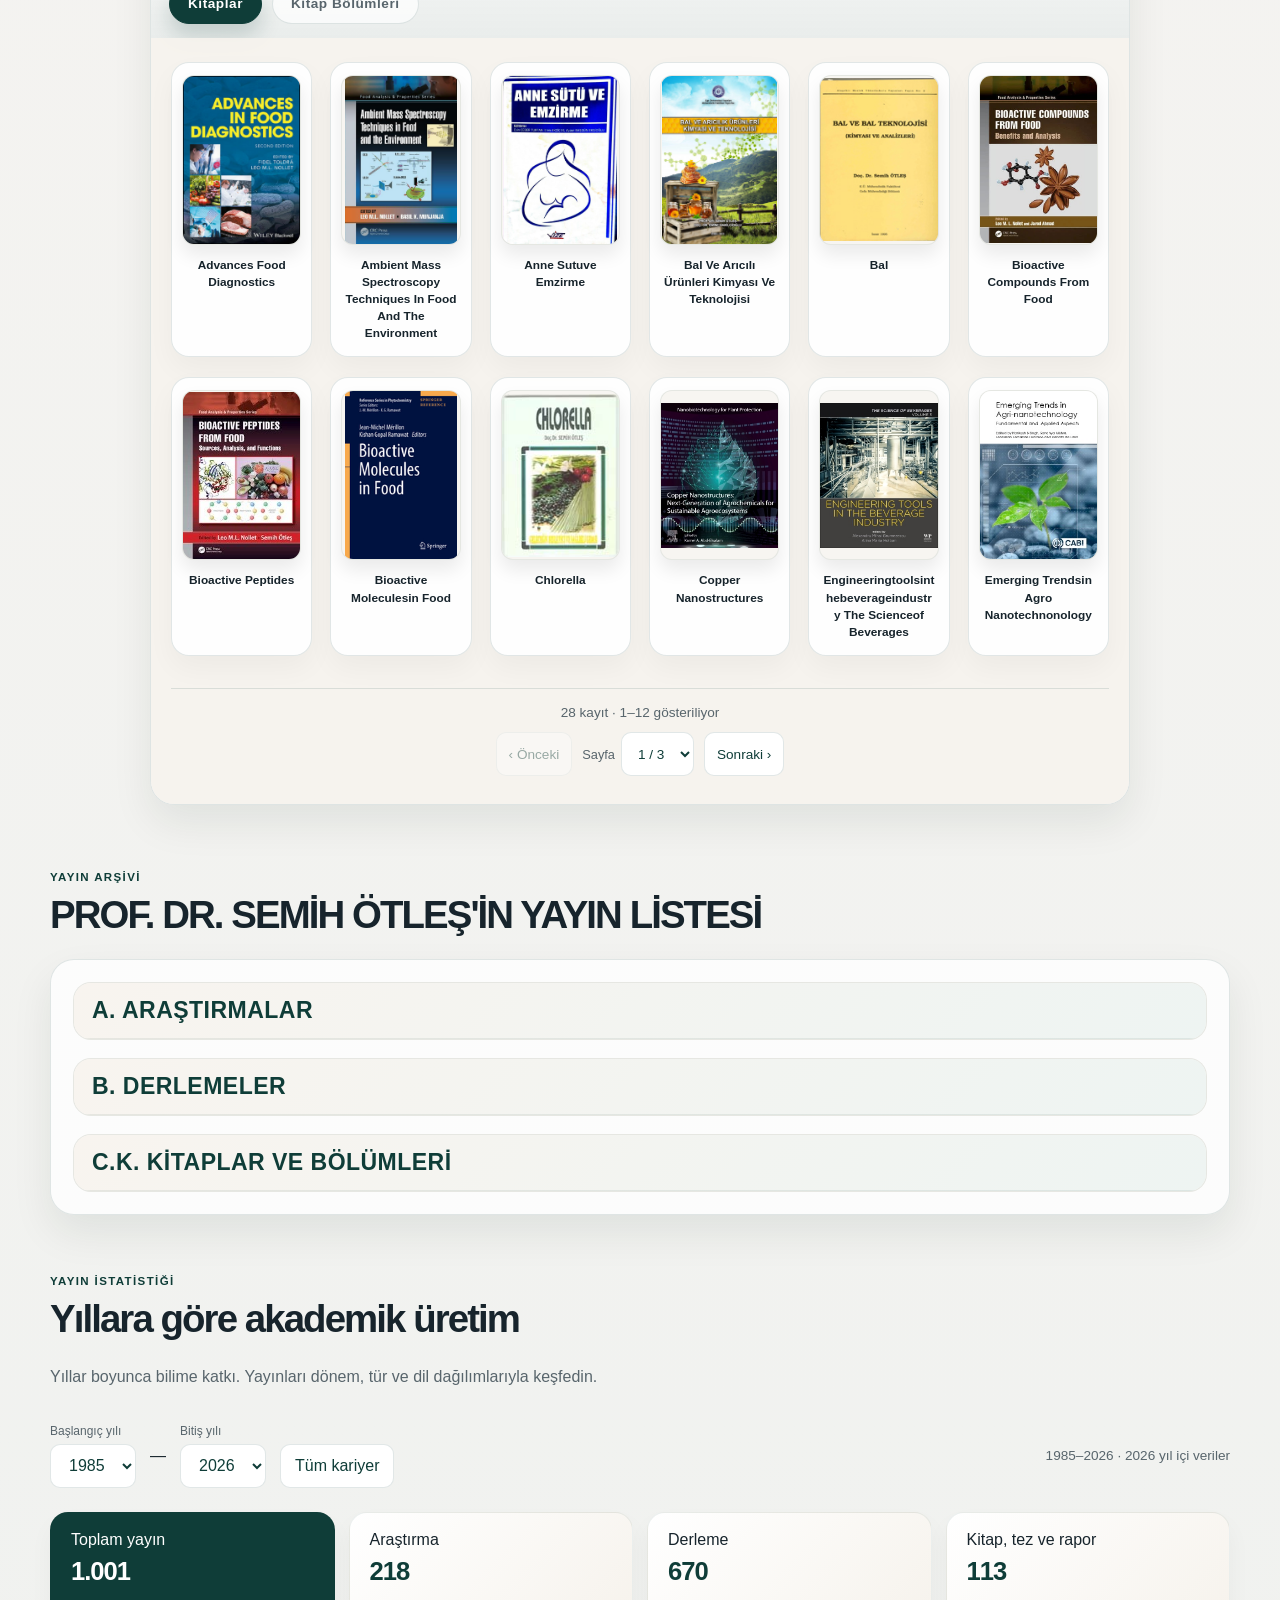
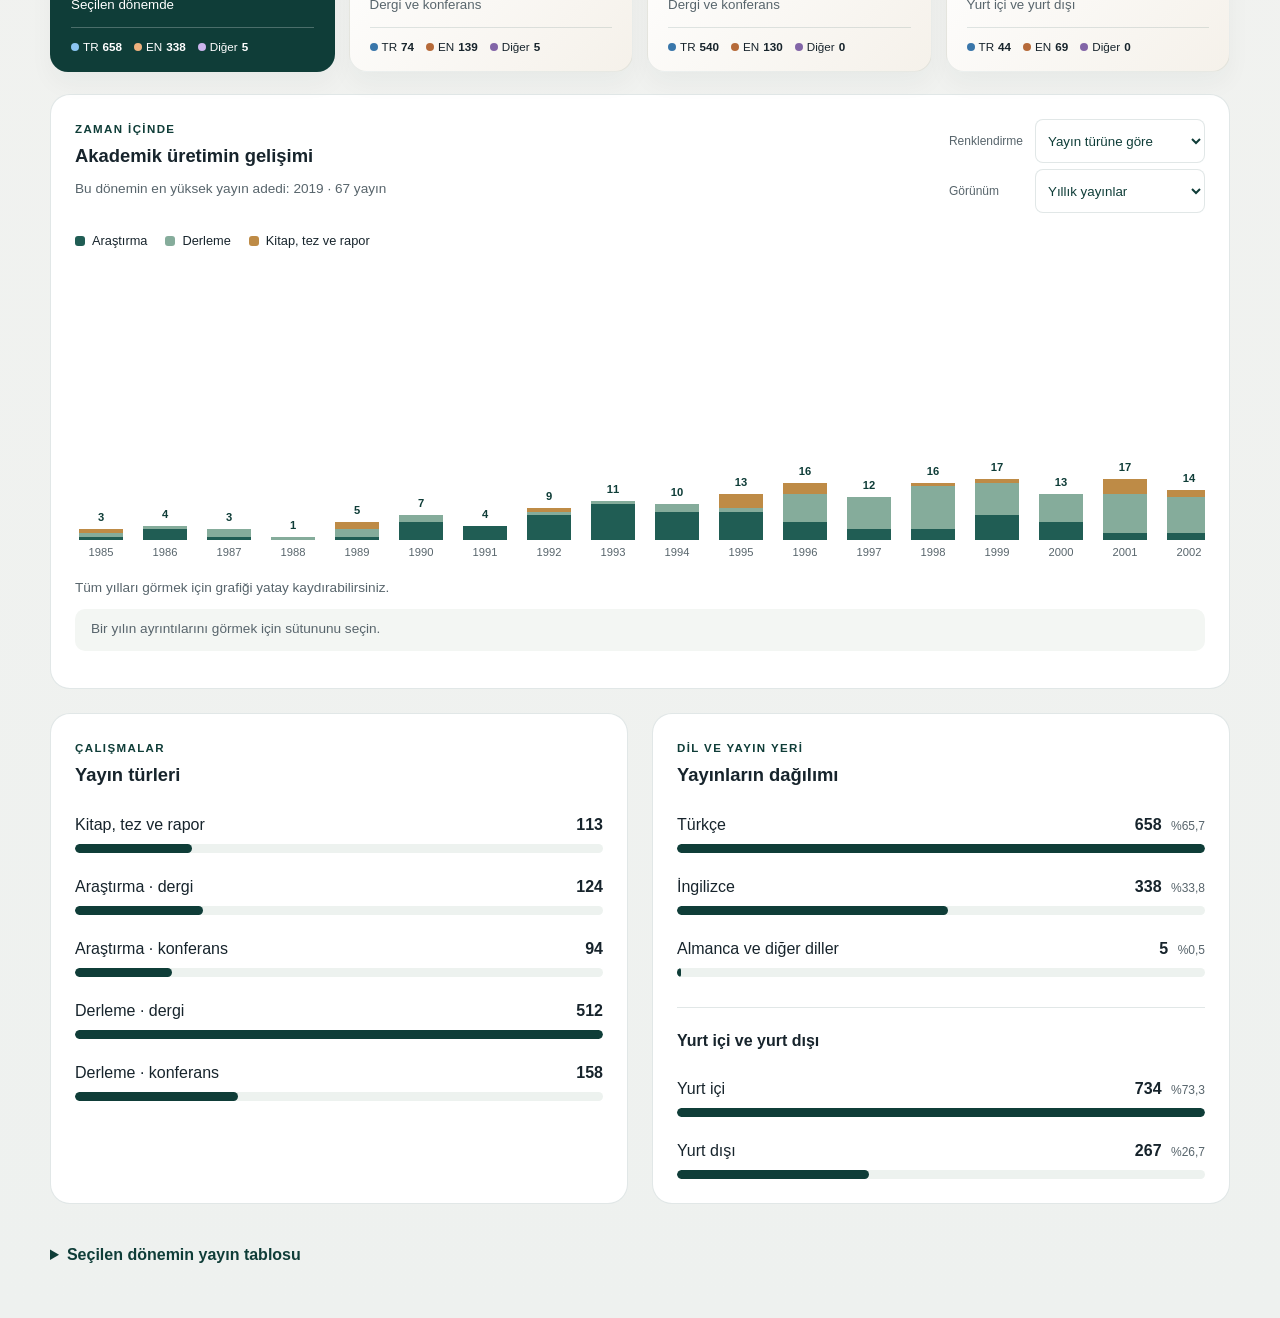
==== commit 8625e9da: "Merge pull request #3 from OzgeOtles/fke/publication-pagination feat: paginate publication lists and" ====
--- a/index.html
+++ b/index.html
@@ -5,7 +5,7 @@
     <meta name="viewport" content="width=device-width, initial-scale=1.0" />
     <title>Prof. Dr. Semih Ötleş | Özgeçmiş ve Yayınlar</title>
     <meta name="description" content="Prof. Dr. Semih Ötleş'in akademik özgeçmişi, eğitim geçmişi, araştırma alanları ve kitapları." />
-    <link rel="stylesheet" href="styles.css?v=compact-navigation" />
+    <link rel="stylesheet" href="styles.css?v=section-indicator" />
   </head>
   <body>
     <header class="topbar">
@@ -15,6 +15,7 @@
           <div>
             <div class="brand-name">Prof. Dr. Semih ÖTLEŞ</div>
             <div class="brand-role">Gıda Mühendisliği · Gıda Kimyası</div>
+            <div class="current-section" id="currentSection" aria-label="Bulunduğunuz bölüm">Özgeçmiş</div>
           </div>
         </div>
 
@@ -214,7 +215,8 @@
     </div>
 
     <script src="books-data.js"></script>
-    <script src="app.js?v=compact-navigation"></script>
+    <script src="pagination.js?v=responsive-pages"></script>
+    <script src="app.js?v=section-indicator"></script>
     <script src="publication-stats-data.js"></script>
     <script src="publication-dashboard.js"></script>
     <script>
@@ -263,6 +265,7 @@
           };
 
           const startSection = (title) => {
+            flushCurrentItem();
             currentSection = { title, subsections: [] };
             sections.push(currentSection);
             currentSubgroup = null;
@@ -365,6 +368,9 @@
           .then((text) => {
             const sections = parsePublicationSource(text);
             archiveEl.innerHTML = renderArchiveMarkup(sections);
+            archiveEl.querySelectorAll('.publication-list').forEach((list, index) => {
+              window.paginateList(list, '.publication-item', {key:`archive-${index}`, size:10, label:'Yayın listesi'});
+            });
           })
           .catch(() => {
             archiveEl.innerHTML = '<div class="publication-item">Yayın arşivi dosyası yüklenemedi. Lütfen sayfayı bir sunucu üzerinden açın.</div>';
--- a/styles.css
+++ b/styles.css
@@ -38,6 +38,17 @@
 }
 
 .nav-toggle { display:none; }
+.current-section { display:none; }
+.main-nav a[aria-current="location"] { color:var(--primary); border-bottom-color:var(--primary); font-weight:600; }
+.is-page-hidden { display:none !important; }
+.pagination { grid-column:1 / -1; width:100%; margin-top:12px; padding:16px 0 0; border-top:1px solid var(--line); }
+.pagination__status { margin:0 0 12px; text-align:center; color:var(--muted); font-size:.85rem; }
+.pagination__controls { display:flex; justify-content:center; align-items:center; flex-wrap:wrap; gap:10px; }
+.pagination button,.pagination select { min-height:44px; padding:8px 12px; font:inherit; font-size:.85rem; border:1px solid var(--line); border-radius:10px; background:white; color:var(--primary); }
+.pagination button { cursor:pointer; }
+.pagination button:disabled { opacity:.4; cursor:default; }
+.pagination label { display:flex; align-items:center; gap:6px; color:var(--muted); font-size:.8rem; }
+@media(max-width:390px) { .pagination__controls { gap:6px; } .pagination button,.pagination select { padding:8px; } .pagination label { font-size:0; gap:0; } }
 
 .container {
   width: min(1180px, calc(100% - 32px));
@@ -1062,6 +1073,7 @@
   .topbar.nav-ready .brand-mark { flex:none; width:34px; height:34px; border-radius:11px; box-shadow:none; }
   .topbar.nav-ready .brand-name { font-size:.88rem; line-height:1.3; letter-spacing:0; }
   .topbar.nav-ready .brand-role { display:none; }
+  .topbar.nav-ready .current-section { display:block; margin-top:3px; font-size:.65rem; line-height:1.2; color:var(--muted); letter-spacing:.02em; }
   .nav-ready .nav-toggle { display:inline-flex; flex:none; align-items:center; justify-content:center; gap:7px; min-height:44px; padding:8px 10px; border:1px solid var(--line); border-radius:11px; background:#fff; color:var(--primary); font:inherit; font-size:.8rem; cursor:pointer; }
   .nav-toggle__icon { display:grid; gap:4px; width:16px; }
   .nav-toggle__icon i { display:block; height:2px; width:100%; background:currentColor; border-radius:2px; }
@@ -1072,6 +1084,7 @@
   .topbar.nav-open .main-nav { display:grid; grid-template-columns:repeat(2,minmax(0,1fr)); gap:4px; }
   .topbar.nav-ready .main-nav a { white-space:normal; display:flex; align-items:center; min-height:48px; padding:10px 12px; border:0; border-radius:9px; color:var(--primary); font-size:.88rem; }
   .topbar.nav-ready .main-nav a:hover,.topbar.nav-ready .main-nav a:focus-visible { background:var(--primary-soft); }
+  .topbar.nav-ready .main-nav a[aria-current="location"] { background:var(--primary-soft); font-weight:600; }
 }
 @media (max-width:700px) {
   html { scroll-padding-top:80px; }
@@ -1095,3 +1108,56 @@
   .timeline-controls { width:100%; grid-template-columns:auto minmax(0,1fr); }
   .timeline-controls select { width:100%; min-width:0; }
 }
+
+/* A quieter mobile type scale; keep reading text and touch controls comfortable. */
+@media (max-width:700px) {
+  body { font-size:.9375rem; }
+  .hero-copy h1 { font-size:clamp(1.7rem,6.5vw,2rem); line-height:1.18; letter-spacing:-.035em; margin-bottom:14px; }
+  .hero-copy p { font-size:.9375rem; line-height:1.7; }
+  .section-header h2 { font-size:clamp(1.35rem,5.5vw,1.65rem); line-height:1.25; letter-spacing:-.035em; }
+  .section-header { margin-bottom:16px; }
+  .eyebrow { font-size:.68rem; letter-spacing:.09em; margin-bottom:8px; }
+  .timeline-content h3,.stats-panel h3 { font-size:1rem; line-height:1.35; }
+  .timeline-content p,.publication-item { font-size:.875rem; line-height:1.65; }
+  .timeline-year { font-size:.8125rem; }
+  .quick-facts { grid-template-columns:repeat(2,minmax(0,1fr)); gap:10px; margin-top:20px; }
+  .quick-facts div { padding:14px; }
+  .quick-facts strong { font-size:1.4rem; }
+  .profile-list strong { font-size:.9375rem; }
+  .profile-list li { gap:5px; padding:10px 12px; }
+  .profile-links a { font-size:.875rem; min-height:44px; }
+  .pill-grid { gap:8px; }
+  .pill-grid span { font-size:.8125rem; padding:8px 12px; }
+  .selected_title { font-size:1rem; line-height:1.4; }
+  .bookshelf-meta span { font-size:1.4rem; }
+  .bookshelf-meta small { font-size:.68rem; }
+  .publication-group > summary { font-size:.9375rem; line-height:1.4; padding:14px; }
+  .publication-subgroup > summary { font-size:.875rem; line-height:1.45; }
+  .publication-item .code { min-width:0; margin-right:6px; }
+  .stats-intro { font-size:.875rem; line-height:1.65; }
+  .stats-summary__card > span { font-size:.8125rem; }
+  .stats-summary__card > strong { font-size:1.5rem; line-height:1.2; }
+  .stats-summary__card > small { font-size:.75rem; }
+  .stats-panel p,.stats-bar,.stats-details summary { font-size:.8125rem; line-height:1.5; }
+  .chart-key { font-size:.75rem; gap:10px 14px; }
+  .stats-panel select,.dashboard-controls select,.pagination select { font-size:1rem; }
+}
+
+/* Short landscape viewports need a shorter plot, rather than scaled-down text. */
+@media (orientation:landscape) and (max-height:600px) and (max-width:980px) {
+  .dashboard-timeline { padding:10px 14px; }
+  .dashboard-timeline .stats-panel-heading { gap:8px 16px; align-items:center; }
+  .dashboard-timeline .stats-panel-heading > div:first-child { flex:1; min-width:180px; }
+  .dashboard-timeline .eyebrow { display:none; }
+  .dashboard-timeline h3 { font-size:1rem; line-height:1.25; }
+  .dashboard-timeline #timelineCaption { font-size:.75rem; line-height:1.3; margin:4px 0 0; }
+  .dashboard-timeline .timeline-controls { display:grid; width:auto; grid-template-columns:repeat(2,minmax(0,1fr)); gap:3px 8px; }
+  .timeline-controls label[for="chartBreakdown"] { grid-column:1; grid-row:1; }
+  .timeline-controls label[for="chartMode"] { grid-column:2; grid-row:1; }
+  .dashboard-timeline .timeline-controls select { grid-row:2; min-width:0; width:100%; min-height:44px; padding:6px; font-size:1rem; }
+  .dashboard-timeline .chart-key { margin:6px 0; font-size:.75rem; gap:8px 14px; }
+  .dashboard-timeline .timeline-columns { --timeline-height:clamp(48px,calc(100dvh - 300px),180px); }
+  .dashboard-timeline .timeline-scroll { padding:4px 0; }
+  .dashboard-timeline .chart-scroll-hint { display:none; }
+  .dashboard-timeline .year-detail { min-height:0; padding:6px 10px; margin:6px 0 0; font-size:.75rem; line-height:1.4; }
+}
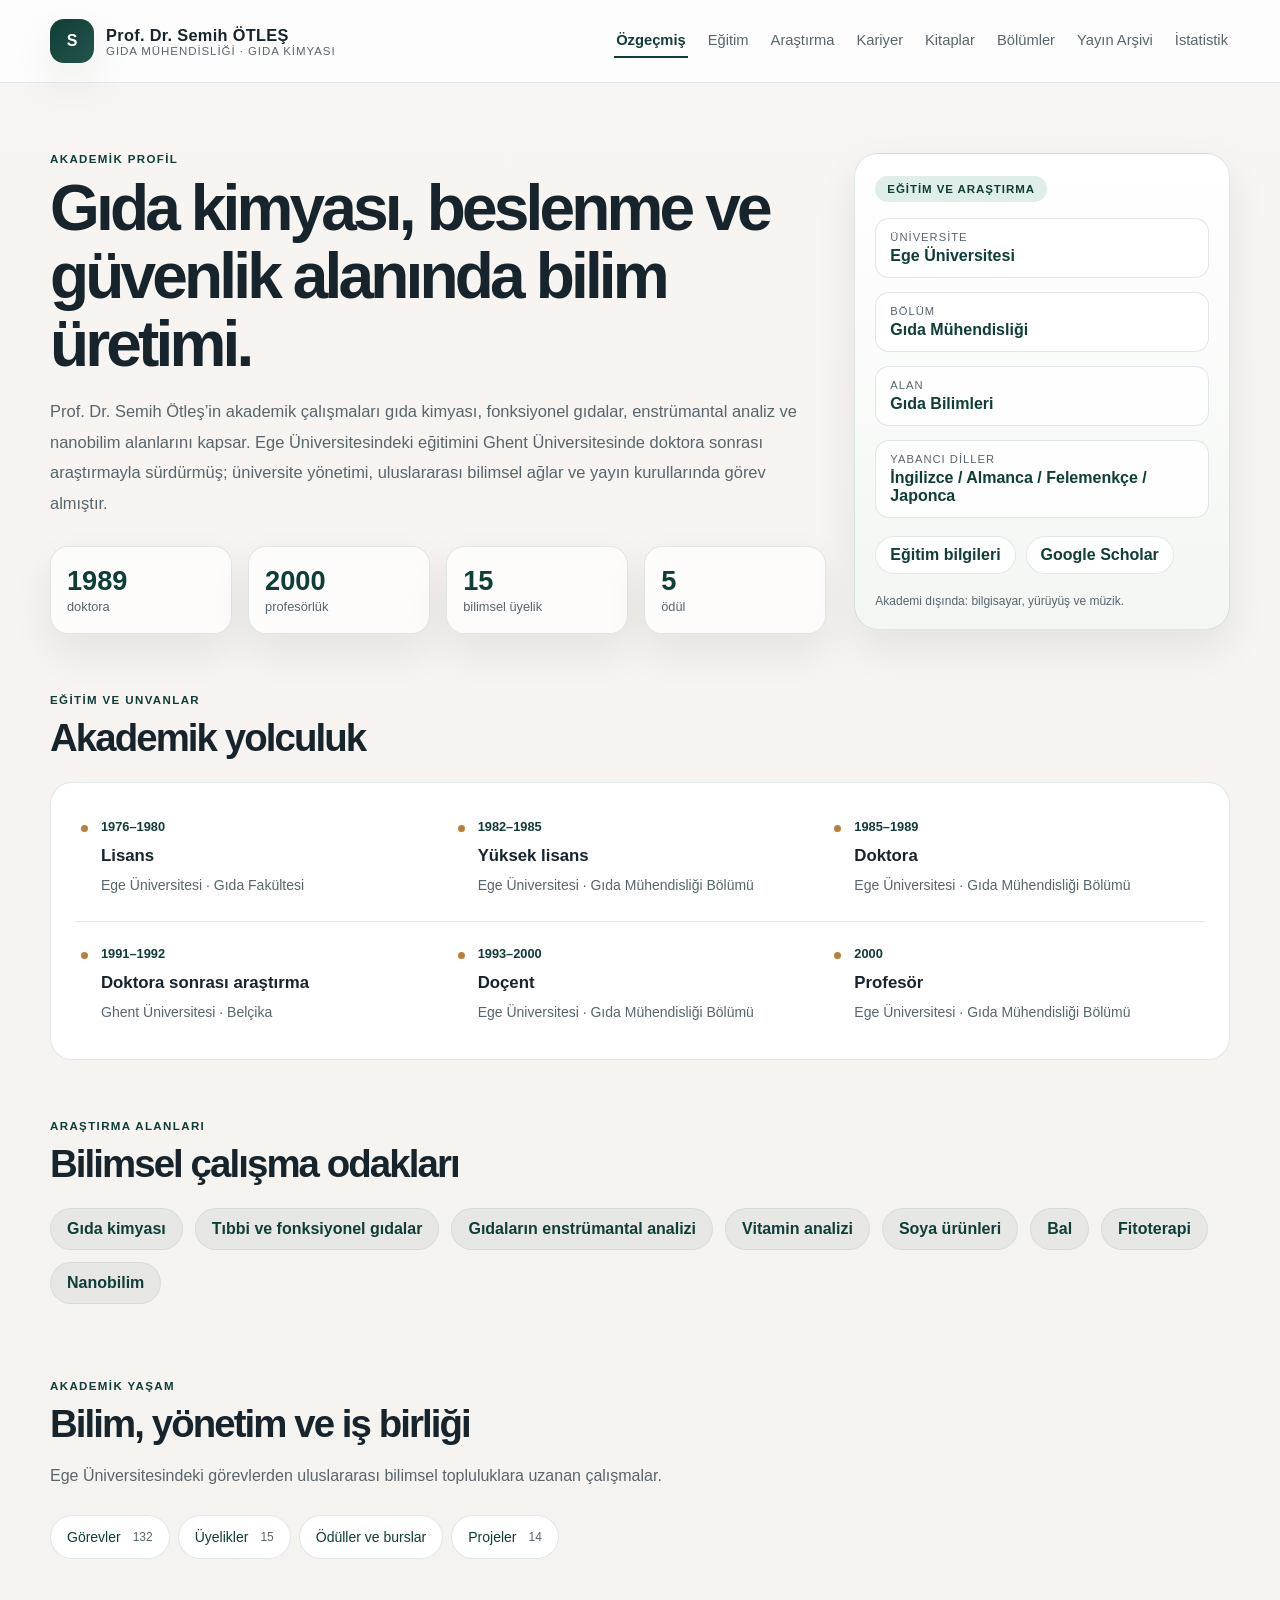
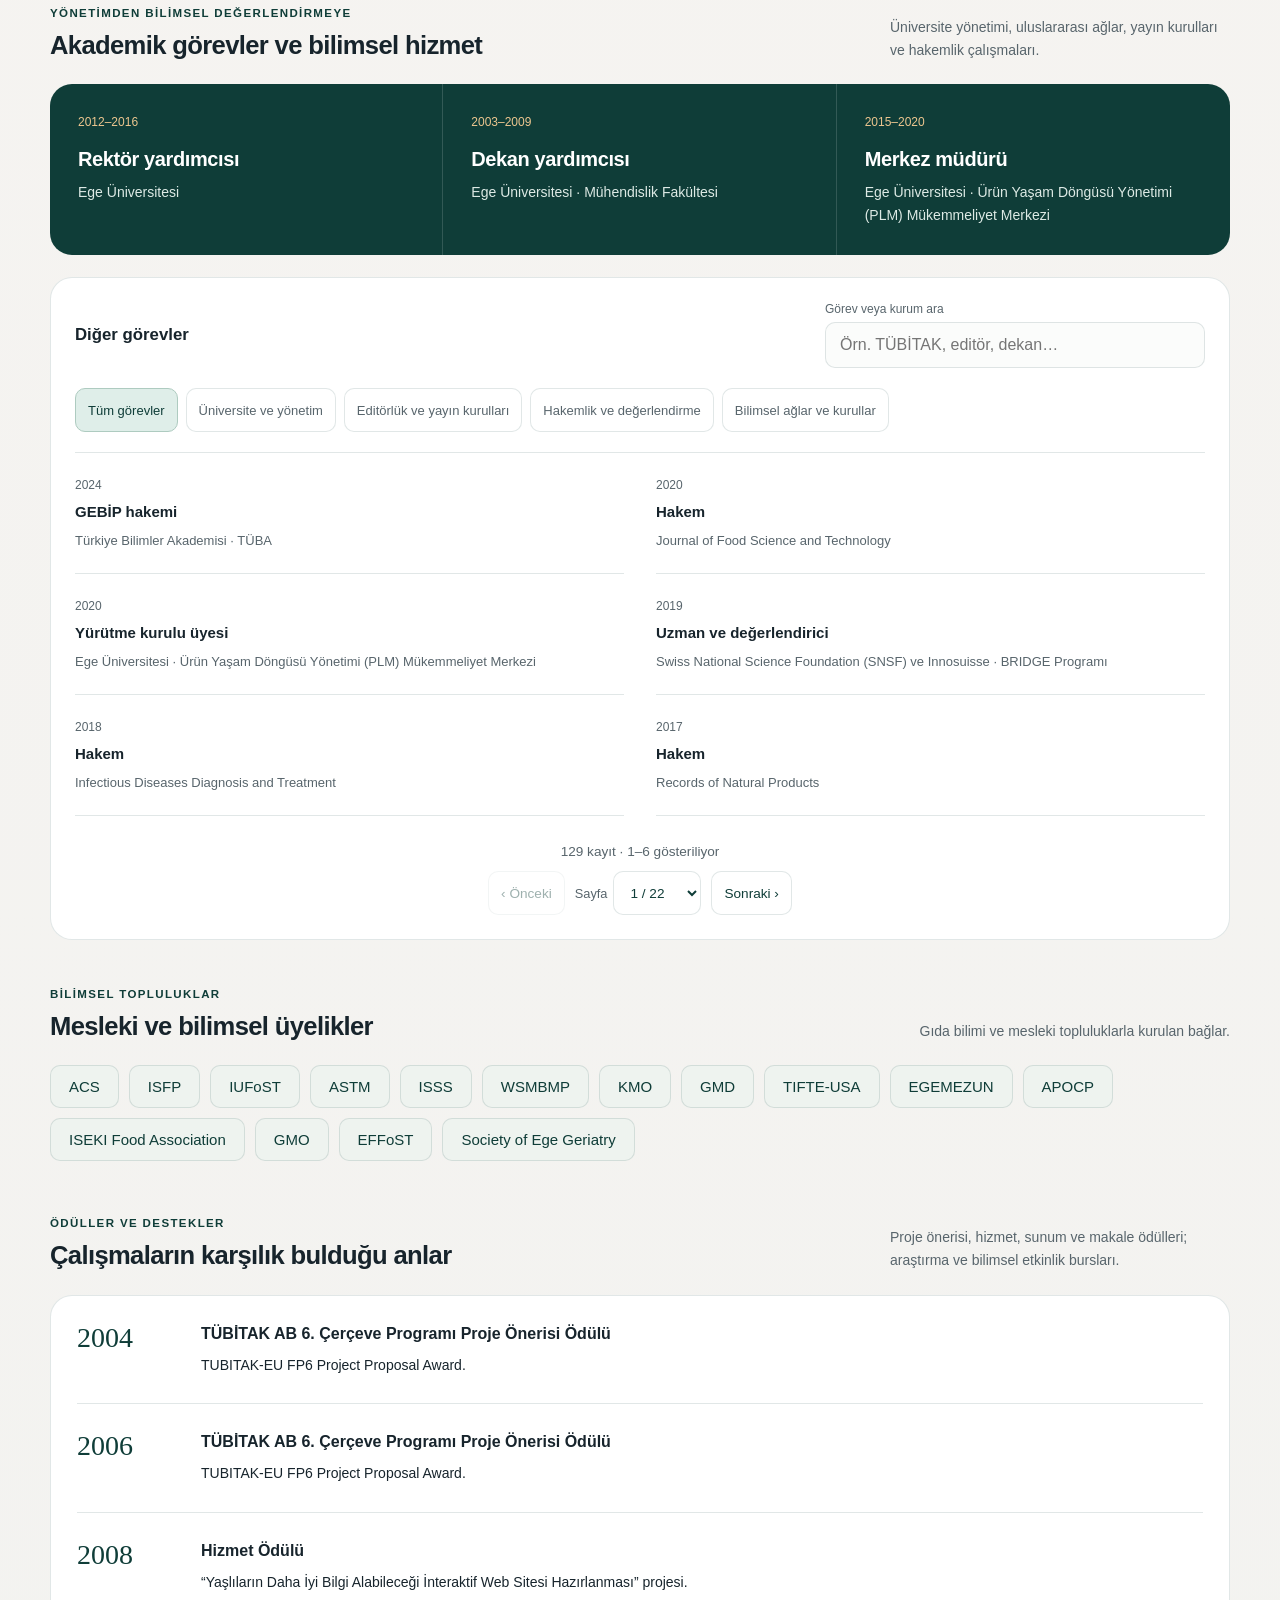
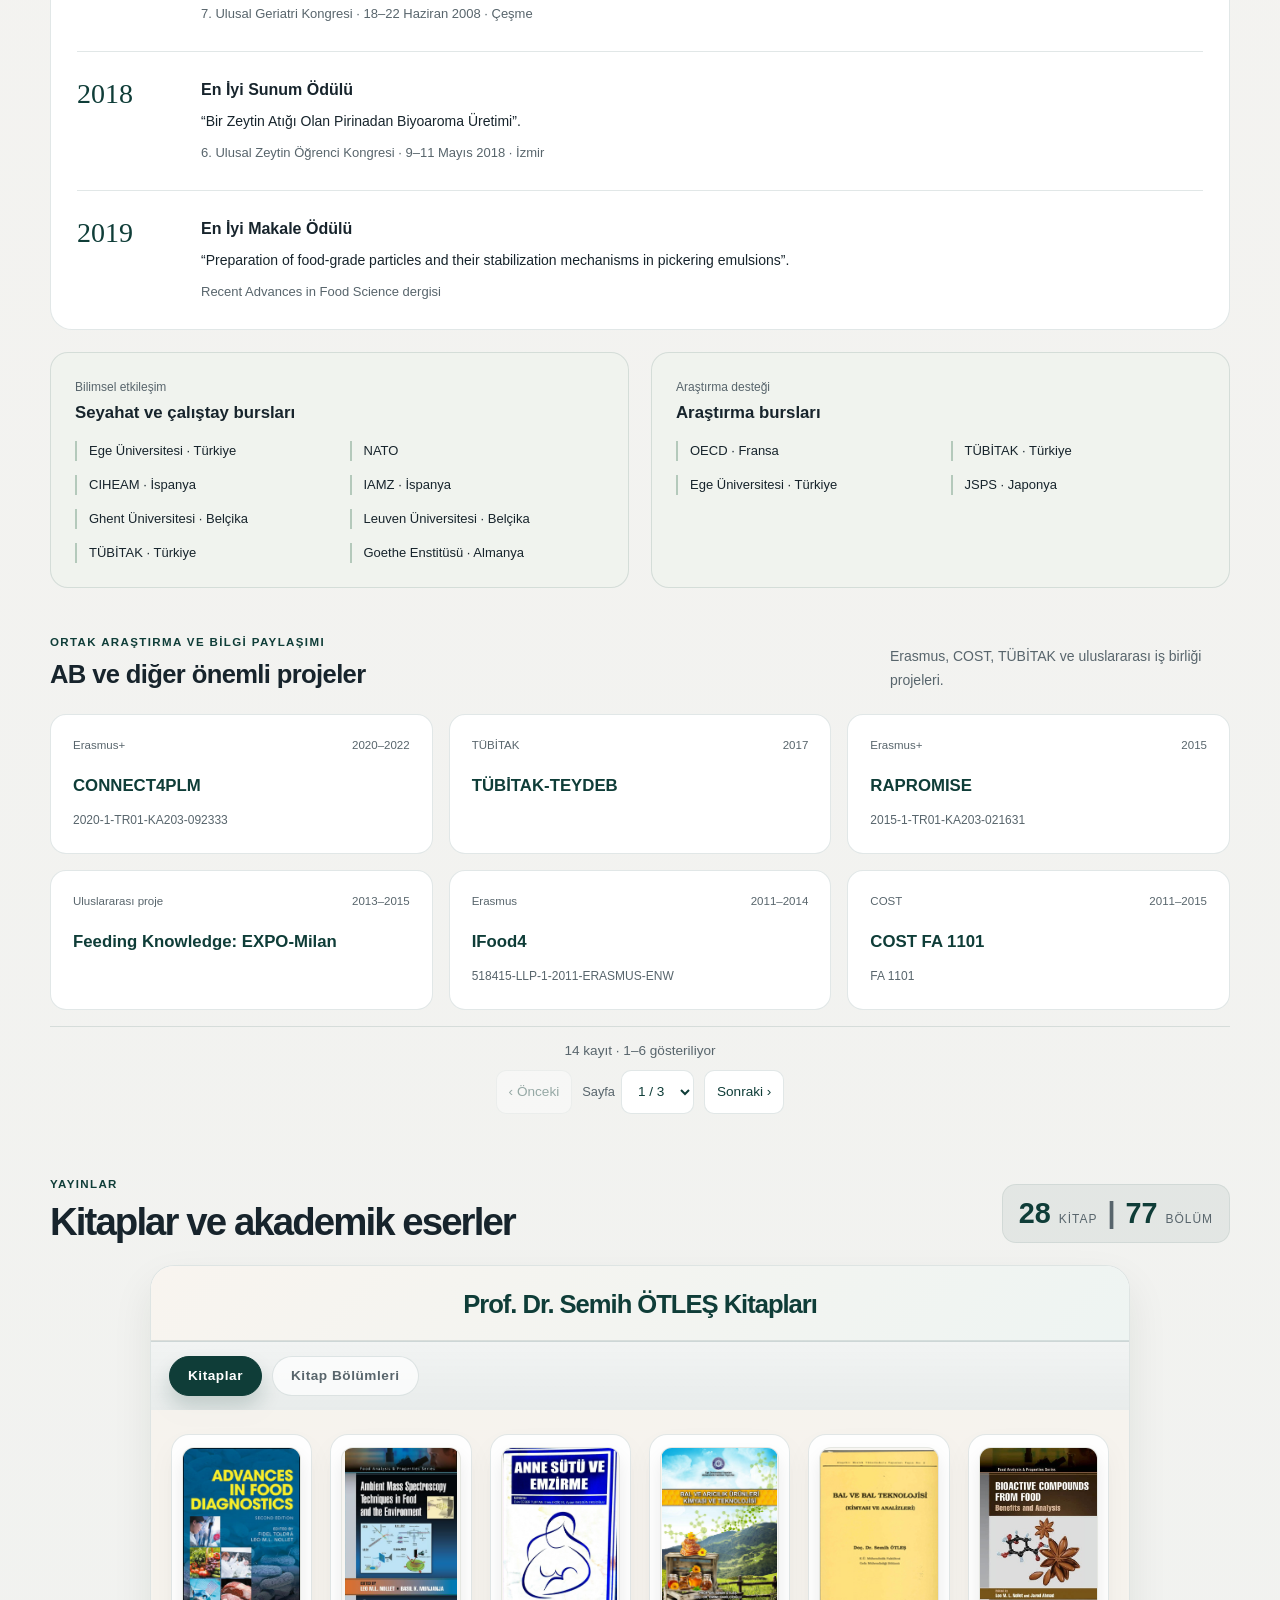
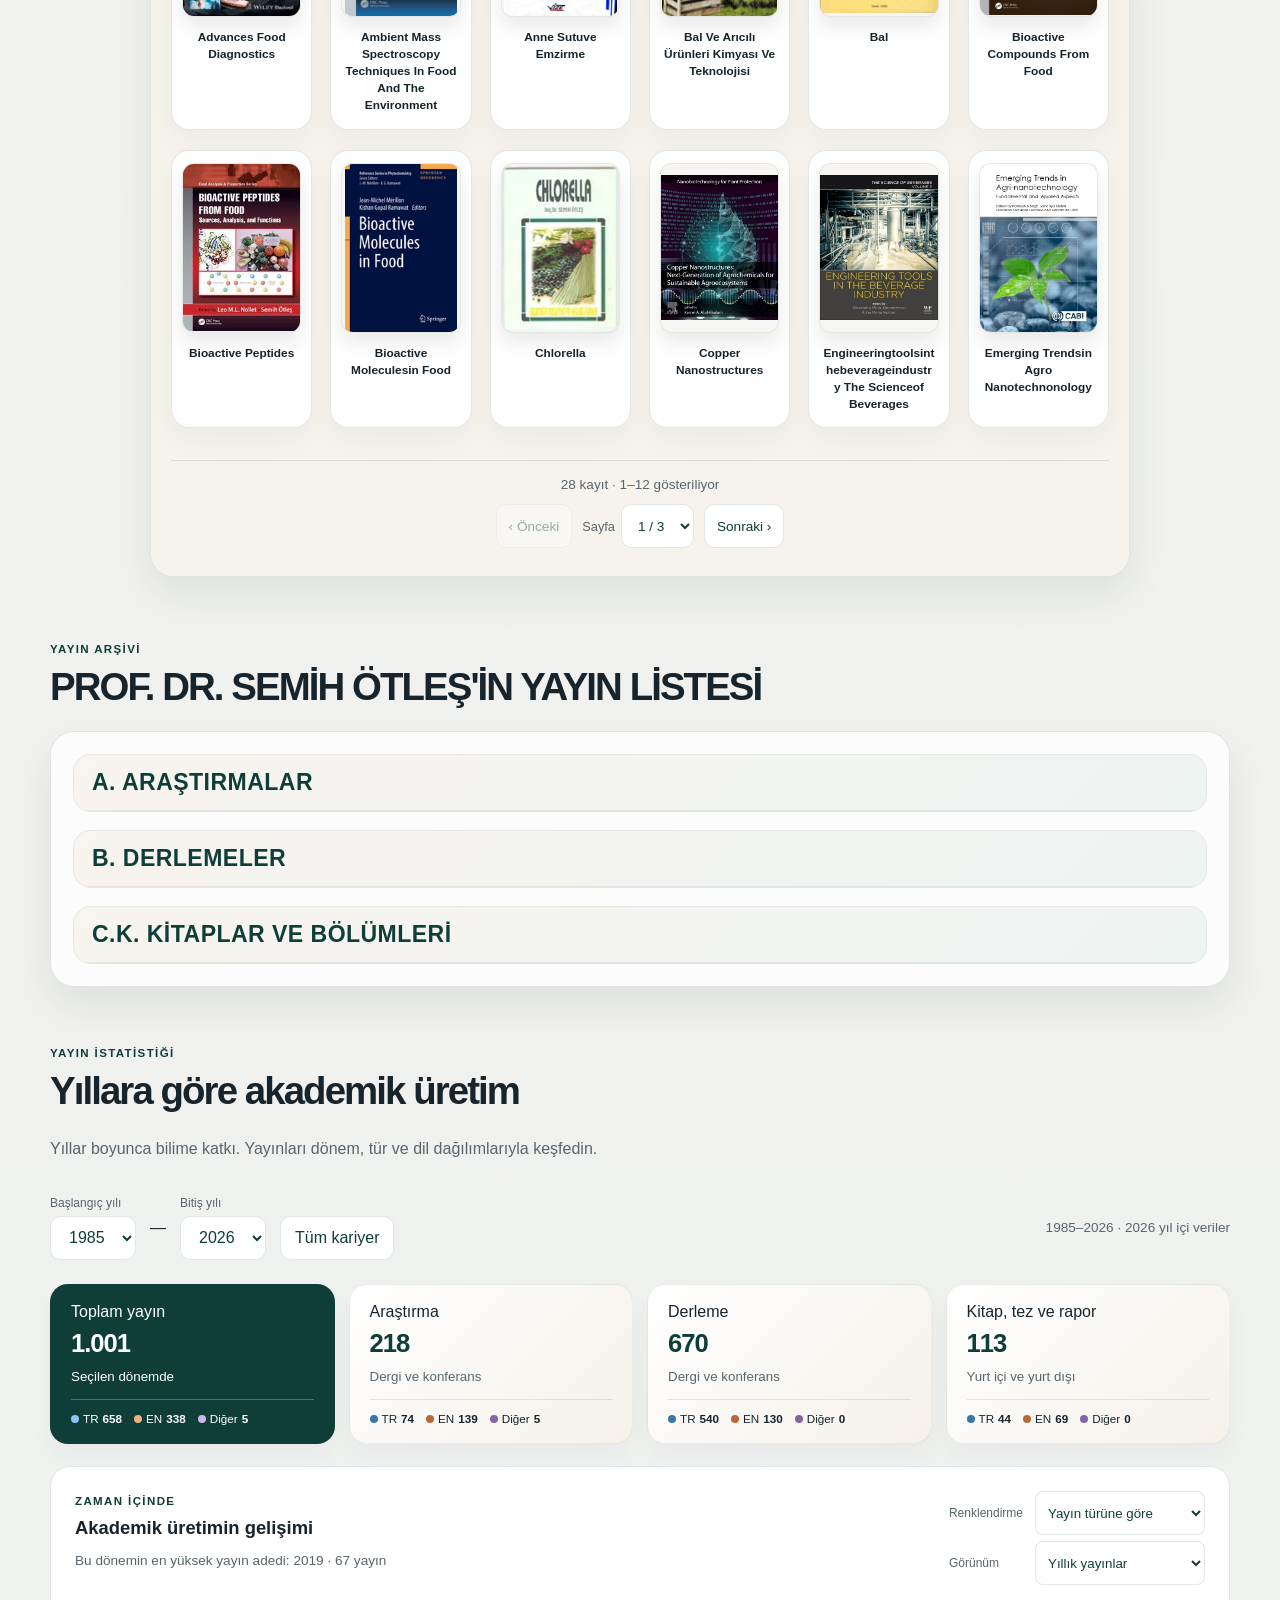
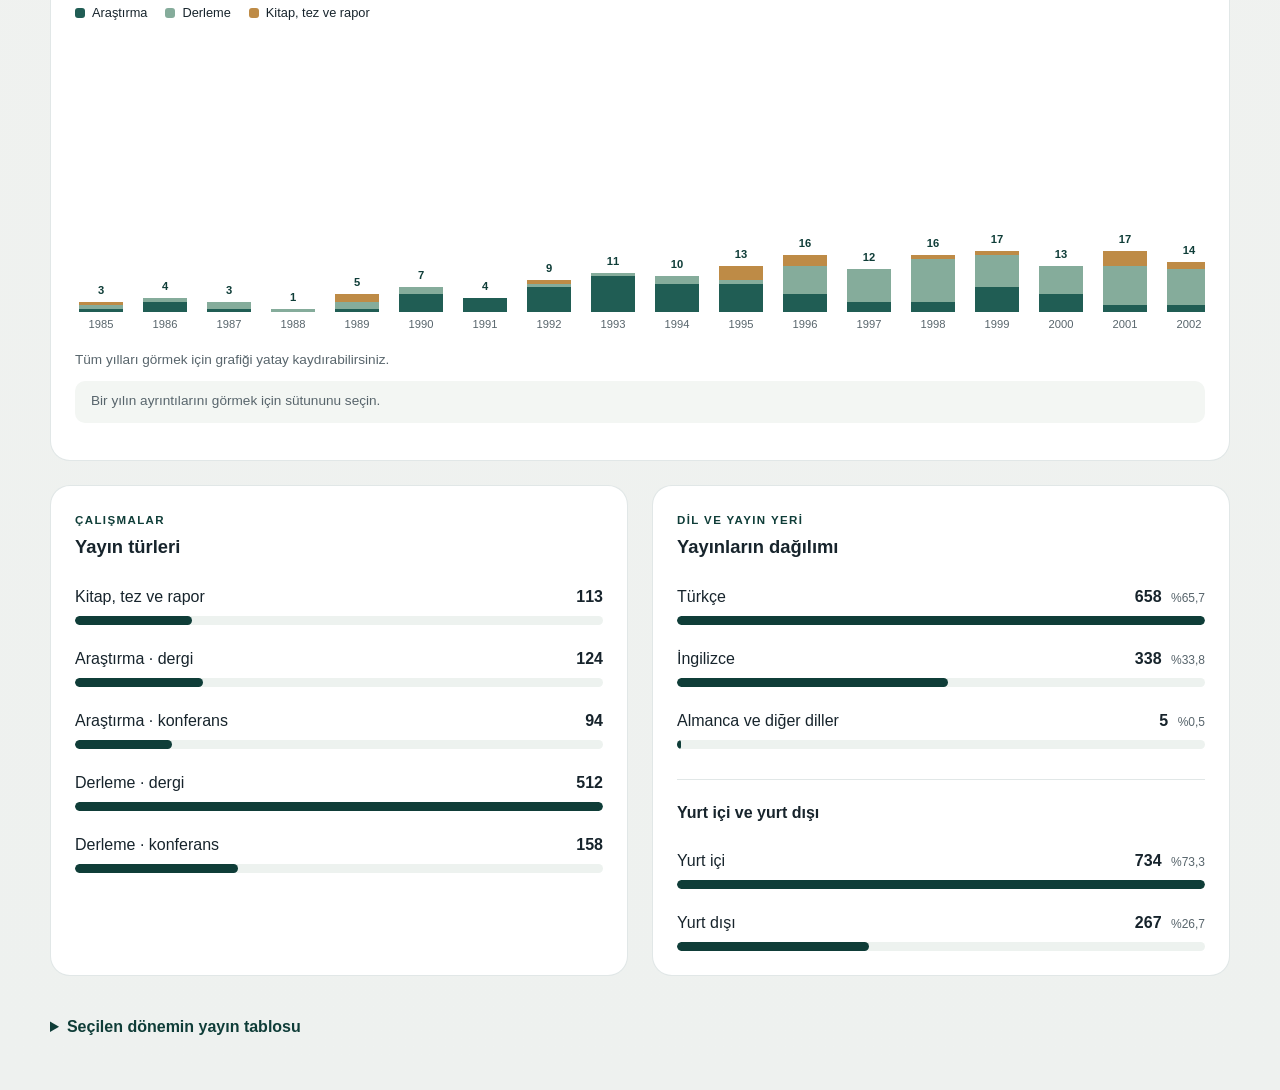
==== commit 26d0e0c8: "Merge pull request #4 from OzgeOtles/fke/academic-profile-and-recognition feat: present source-verif" ====
--- a/index.html
+++ b/index.html
@@ -4,8 +4,8 @@
     <meta charset="UTF-8" />
     <meta name="viewport" content="width=device-width, initial-scale=1.0" />
     <title>Prof. Dr. Semih Ötleş | Özgeçmiş ve Yayınlar</title>
-    <meta name="description" content="Prof. Dr. Semih Ötleş'in akademik özgeçmişi, eğitim geçmişi, araştırma alanları ve kitapları." />
-    <link rel="stylesheet" href="styles.css?v=section-indicator" />
+    <meta name="description" content="Prof. Dr. Semih Ötleş'in akademik özgeçmişi, görevleri, bilimsel üyelikleri, ödülleri, projeleri ve yayınları." />
+    <link rel="stylesheet" href="styles.css?v=academic-profile" />
   </head>
   <body>
     <header class="topbar">
@@ -27,6 +27,7 @@
           <a href="#ozgecmis">Özgeçmiş</a>
           <a href="#egitim">Eğitim</a>
           <a href="#arastirma">Araştırma</a>
+          <a href="#kariyer">Kariyer</a>
           <a href="#kitaplar" data-panel="books">Kitaplar</a>
           <a href="#bolumler" data-panel="chapters">Bölümler</a>
           <a href="#yayin-listesi">Yayın Arşivi</a>
@@ -41,28 +42,28 @@
           <span class="eyebrow">Akademik profil</span>
           <h1>Gıda kimyası, beslenme ve güvenlik alanında bilim üretimi.</h1>
           <p>
-            Prof. Dr. Semih Ötleş, gıda bilimleri ve gıda mühendisliği alanında kapsamlı araştırma
-            üretimi, bilimsel yayınlar ve eğitim katkılarıyla öne çıkan akademisyenlerden biridir.
-            Çalışmaları, gıda bileşenleri, kalite, güvenlik, beslenme, zeytinyağı ve gıda teknolojisi
-            alanlarında derin bir uzmanlık ve topluma değer katan bir yaklaşım sergilemektedir.
+            Prof. Dr. Semih Ötleş’in akademik çalışmaları gıda kimyası, fonksiyonel gıdalar,
+            enstrümantal analiz ve nanobilim alanlarını kapsar. Ege Üniversitesindeki eğitimini
+            Ghent Üniversitesinde doktora sonrası araştırmayla sürdürmüş; üniversite yönetimi,
+            uluslararası bilimsel ağlar ve yayın kurullarında görev almıştır.
           </p>
 
           <div class="quick-facts">
             <div>
-              <strong>285</strong>
-              <span>yayın</span>
+              <strong>1989</strong>
+              <span>doktora</span>
             </div>
             <div>
-              <strong>1.566</strong>
-              <span>atıf</span>
+              <strong>2000</strong>
+              <span>profesörlük</span>
             </div>
             <div>
-              <strong>18</strong>
-              <span>h-endeksi</span>
+              <strong id="membershipCount">15</strong>
+              <span>bilimsel üyelik</span>
             </div>
             <div>
-              <strong>37</strong>
-              <span>proje</span>
+              <strong id="awardCount">5</strong>
+              <span>ödül</span>
             </div>
           </div>
         </div>
@@ -76,47 +77,24 @@
             <li><span class="label">Üniversite</span><strong>Ege Üniversitesi</strong></li>
             <li><span class="label">Bölüm</span><strong>Gıda Mühendisliği</strong></li>
             <li><span class="label">Alan</span><strong>Gıda Bilimleri</strong></li>
-            <li><span class="label">Yabancı Dil</span><strong>Almanca / İngilizce</strong></li>
+            <li><span class="label">Yabancı diller</span><strong id="profileLanguages">İngilizce / Almanca / Felemenkçe / Japonca</strong></li>
           </ul>
 
           <div class="profile-links">
             <a href="https://unisis.ege.edu.tr/researcher=semih.otles?menu=education" target="_blank" rel="noreferrer">Eğitim bilgileri</a>
             <a href="https://scholar.google.com.tr/citations?user=OrbpzgEAAAAJ" target="_blank" rel="noreferrer">Google Scholar</a>
           </div>
+          <p class="profile-personal-note">Akademi dışında: bilgisayar, yürüyüş ve müzik.</p>
         </aside>
       </section>
 
       <section class="section" id="egitim">
         <div class="section-header">
-          <span class="eyebrow">Eğitim geçmişi</span>
-          <h2>Akademik kariyer ve öğrenim süreci</h2>
-        </div>
-
-        <div class="timeline">
-          <div class="timeline-item">
-            <div class="timeline-year">1985–1989</div>
-            <div class="timeline-content">
-              <h3>Doktora</h3>
-              <p>Ege Üniversitesi, Mühendislik Fakültesi, Gıda Mühendisliği Bölümü</p>
-            </div>
-          </div>
-
-          <div class="timeline-item">
-            <div class="timeline-year">1982–1985</div>
-            <div class="timeline-content">
-              <h3>Yüksek Lisans</h3>
-              <p>Ege Üniversitesi, Mühendislik Fakültesi, Gıda Mühendisliği Bölümü</p>
-            </div>
-          </div>
-
-          <div class="timeline-item">
-            <div class="timeline-year">1976–1980</div>
-            <div class="timeline-content">
-              <h3>Lisans</h3>
-              <p>Ege Üniversitesi, Mühendislik Fakültesi, Gıda Mühendisliği Bölümü</p>
-            </div>
-          </div>
-        </div>
+          <span class="eyebrow">Eğitim ve unvanlar</span>
+          <h2>Akademik yolculuk</h2>
+        </div>
+
+        <ol class="academic-timeline" id="academicTimeline"></ol>
       </section>
 
       <section class="section" id="arastirma">
@@ -125,16 +103,16 @@
           <h2>Bilimsel çalışma odakları</h2>
         </div>
 
-        <div class="pill-grid">
-          <span>Gıda Bilimleri</span>
-          <span>Gıda Kimyası</span>
-          <span>Gıda Mühendisliği</span>
-          <span>Zeytinyağı</span>
-          <span>Beslenme</span>
-          <span>Gıda Güvenliği</span>
-          <span>Analitik Yöntemler</span>
-          <span>Sağlıklı Yaşam</span>
-        </div>
+        <div class="pill-grid" id="researchInterests"></div>
+      </section>
+
+      <section class="section career-section" id="kariyer" aria-labelledby="careerHeading">
+        <div class="section-header career-section__header">
+          <span class="eyebrow">Akademik yaşam</span>
+          <h2 id="careerHeading">Bilim, yönetim ve iş birliği</h2>
+          <p>Ege Üniversitesindeki görevlerden uluslararası bilimsel topluluklara uzanan çalışmalar.</p>
+        </div>
+        <div id="academicProfile"></div>
       </section>
 
       <section class="section cv-books" id="kitaplar">
@@ -216,6 +194,8 @@
 
     <script src="books-data.js"></script>
     <script src="pagination.js?v=responsive-pages"></script>
+    <script src="academic-profile-data.js"></script>
+    <script src="academic-profile.js"></script>
     <script src="app.js?v=section-indicator"></script>
     <script src="publication-stats-data.js"></script>
     <script src="publication-dashboard.js"></script>
--- a/styles.css
+++ b/styles.css
@@ -1161,3 +1161,120 @@
   .dashboard-timeline .chart-scroll-hint { display:none; }
   .dashboard-timeline .year-detail { min-height:0; padding:6px 10px; margin:6px 0 0; font-size:.75rem; line-height:1.4; }
 }
+
+/* Academic profile: an editorial timeline, then an explorable career record. */
+.profile-personal-note { margin:18px 0 0; color:var(--muted); font-size:.75rem; line-height:1.6; }
+.academic-timeline { list-style:none; display:grid; grid-template-columns:repeat(3,minmax(0,1fr)); gap:0; margin:0; padding:12px 24px; background:#fff; border:1px solid var(--line); border-radius:22px; }
+.academic-step { position:relative; display:grid; align-content:start; gap:12px; padding:24px 20px 24px 26px; border-bottom:1px solid var(--line); }
+.academic-step:nth-last-child(-n+3) { border-bottom:0; }
+.academic-step::before { content:""; position:absolute; left:6px; top:30px; width:7px; height:7px; border-radius:50%; background:var(--accent); }
+.academic-step__period { font-size:.8rem; color:var(--primary); font-weight:600; font-variant-numeric:tabular-nums; }
+.academic-step h3 { font-size:1.05rem; margin:0 0 8px; }
+.academic-step p { margin:0; font-size:.875rem; color:var(--muted); line-height:1.6; }
+.career-section { padding-top:64px; }
+.career-section__header p { max-width:680px; color:var(--muted); line-height:1.7; }
+.career-jumps { display:flex; flex-wrap:wrap; gap:8px; margin:26px 0 0; }
+.career-jumps a { display:flex; align-items:center; gap:12px; min-height:44px; padding:10px 16px; border:1px solid var(--line); border-radius:999px; background:#fff; color:var(--primary); font-size:.875rem; }
+.career-jumps a:hover { background:var(--primary-soft); }
+.career-jumps span { color:var(--muted); font-size:.75rem; font-variant-numeric:tabular-nums; }
+.career-block { padding-top:44px; scroll-margin-top:12px; }
+.career-block__heading { display:flex; align-items:flex-end; justify-content:space-between; gap:32px; margin-bottom:22px; }
+.career-block__heading h3 { font-size:clamp(1.2rem,2vw,1.6rem); margin:0; line-height:1.3; letter-spacing:-.025em; }
+.career-block__heading > p { margin:0; max-width:340px; font-size:.875rem; line-height:1.65; color:var(--muted); }
+.career-highlights { display:grid; grid-template-columns:repeat(3,minmax(0,1fr)); background:var(--primary); border-radius:22px; overflow:hidden; }
+.career-highlights[hidden] { display:none; }
+.career-highlight { padding:28px; color:#fff; border-right:1px solid #ffffff26; }
+.career-highlight:last-child { border-right:0; }
+.career-date { font-size:.75rem; font-variant-numeric:tabular-nums; color:var(--muted); }
+.career-highlight .career-date { color:#edc68f; }
+.career-highlight h4 { margin:18px 0 10px; font-size:1.25rem; letter-spacing:-.02em; }
+.career-highlight p { margin:0; color:#ddeae5; font-size:.875rem; line-height:1.65; }
+.career-directory { margin-top:22px; padding:24px; background:#fff; border:1px solid var(--line); border-radius:22px; }
+.career-directory__heading { display:flex; flex-wrap:wrap; justify-content:space-between; align-items:center; gap:20px; margin-bottom:20px; }
+.career-directory h4 { margin:0; font-size:1.05rem; }
+.career-search { display:grid; gap:6px; flex:0 1 380px; font-size:.75rem; color:var(--muted); }
+.career-search input { min-height:46px; width:100%; padding:10px 14px; font:inherit; font-size:1rem; color:var(--text); border:1px solid var(--line); border-radius:10px; background:#fbfcfb; }
+.career-filters { display:flex; flex-wrap:wrap; gap:8px; padding-bottom:20px; border-bottom:1px solid var(--line); }
+.career-filters button { min-height:44px; border:1px solid var(--line); border-radius:10px; padding:8px 12px; font:inherit; font-size:.8125rem; color:var(--muted); background:#fff; cursor:pointer; }
+.career-filters button[aria-pressed="true"] { background:var(--primary-soft); color:var(--primary); border-color:#aecbc0; }
+.career-filter-select { display:none; }
+.career-role-list { display:grid; grid-template-columns:repeat(2,minmax(0,1fr)); column-gap:32px; }
+.career-role { padding:22px 0; border-bottom:1px solid var(--line); }
+.career-role h5 { font-size:.9375rem; line-height:1.5; margin:8px 0 6px; }
+.career-role p { margin:0; font-size:.8125rem; line-height:1.65; color:var(--muted); }
+.career-role-list .pagination { border-top:0; }
+.career-empty { grid-column:1/-1; color:var(--muted); font-size:.875rem; line-height:1.6; padding:20px 0; }
+.membership-block { padding-bottom:8px; }
+.membership-list { list-style:none; padding:0; margin:0; display:flex; flex-wrap:wrap; gap:10px; }
+.membership-list li { padding:12px 18px; border:1px solid var(--line); border-radius:10px; background:#eef3ef; color:var(--primary); font-size:.9375rem; }
+.award-list { list-style:none; padding:0 26px; margin:0; border:1px solid var(--line); background:#fff; border-radius:22px; }
+.award-entry { display:grid; grid-template-columns:100px minmax(0,1fr); gap:24px; padding:26px 0; border-bottom:1px solid var(--line); }
+.award-entry:last-child { border-bottom:0; }
+.award-year { font-family:Georgia,serif; font-size:1.75rem; color:var(--primary); }
+.award-entry h4 { margin:0 0 8px; font-size:1rem; line-height:1.5; }
+.award-entry p { margin:0; font-size:.875rem; line-height:1.7; }
+.award-entry .award-event { color:var(--muted); font-size:.8125rem; margin-top:8px; }
+.fellowship-grid { display:grid; grid-template-columns:repeat(2,minmax(0,1fr)); gap:22px; margin-top:22px; }
+.fellowship-panel { padding:24px; background:#f0f3ee; border:1px solid var(--line); border-radius:18px; }
+.career-small-label { color:var(--muted); font-size:.75rem; }
+.fellowship-panel h4 { margin:8px 0 18px; font-size:1.05rem; }
+.fellowship-panel ul { list-style:none; padding:0; margin:0; display:grid; grid-template-columns:repeat(2,minmax(0,1fr)); gap:14px 20px; }
+.fellowship-panel li { font-size:.8125rem; line-height:1.55; padding-left:12px; border-left:2px solid #b4c9bb; }
+.career-project-list { display:grid; grid-template-columns:repeat(3,minmax(0,1fr)); gap:16px; }
+.career-project { padding:22px; background:#fff; border:1px solid var(--line); border-radius:16px; }
+.career-project__meta { display:flex; flex-wrap:wrap; gap:8px 16px; justify-content:space-between; color:var(--muted); font-size:.72rem; line-height:1.5; }
+.career-project h4 { margin:20px 0 12px; font-size:1.05rem; line-height:1.45; color:var(--primary); }
+.project-code { margin:0; color:var(--muted); font-size:.75rem; line-height:1.7; font-variant-numeric:tabular-nums; }
+.career-highlight,.career-role,.career-project,.award-entry,.fellowship-panel,.academic-step { min-width:0; overflow-wrap:anywhere; }
+.career-project-list > .pagination { margin-top:0; }
+@media(max-width:980px) {
+  .career-block__heading { align-items:flex-start; flex-direction:column; gap:12px; }
+  .career-block__heading > p { max-width:600px; }
+  .career-highlight { padding:22px; }
+  .career-project-list { grid-template-columns:repeat(2,minmax(0,1fr)); }
+}
+@media(max-width:700px) {
+  .academic-timeline { grid-template-columns:repeat(2,minmax(0,1fr)); padding:8px 12px; }
+  .academic-step { padding:18px 10px 18px 18px; }
+  .academic-step::before { top:24px; left:3px; width:6px; height:6px; }
+  .academic-step:nth-last-child(-n+3) { border-bottom:1px solid var(--line); }
+  .academic-step:nth-last-child(-n+2) { border-bottom:0; }
+  .academic-step h3 { font-size:.875rem; }
+  .academic-step p { font-size:.75rem; }
+  .academic-step__period { font-size:.75rem; }
+  .career-section { padding-top:36px; }
+  .career-section__header p { font-size:.875rem; }
+  .career-jumps { display:grid; grid-template-columns:repeat(2,minmax(0,1fr)); gap:8px; margin-top:18px; }
+  .career-jumps a { justify-content:space-between; font-size:.8125rem; padding:10px 12px; }
+  .career-block { padding-top:32px; }
+  .career-block__heading h3 { font-size:1.15rem; }
+  .career-block__heading > p { font-size:.8125rem; }
+  .career-highlights { grid-template-columns:1fr; border-radius:18px; }
+  .career-highlight { padding:20px; border-right:0; border-bottom:1px solid #ffffff26; }
+  .career-highlight:last-child { border-bottom:0; }
+  .career-highlight h4 { margin:10px 0 6px; font-size:1.05rem; }
+  .career-highlight p { font-size:.8125rem; }
+  .career-directory { padding:16px; border-radius:18px; }
+  .career-directory__heading { gap:16px; }
+  .career-search { flex-basis:100%; }
+  .career-role-list { grid-template-columns:1fr; }
+  .career-role { padding:18px 0; }
+  .career-filters { gap:6px; }
+  .career-filters button { padding:8px 10px; font-size:.75rem; }
+  .career-filters { display:none; }
+  .career-filter-select { display:grid; gap:6px; padding-bottom:18px; border-bottom:1px solid var(--line); font-size:.75rem; color:var(--muted); }
+  .career-filter-select select { width:100%; min-height:46px; border:1px solid var(--line); border-radius:10px; padding:8px 10px; font:inherit; font-size:1rem; color:var(--primary); background:#fff; }
+  .membership-list { gap:8px; }
+  .membership-list li { padding:10px 14px; font-size:.8125rem; }
+  .award-list { padding:0 18px; }
+  .award-entry { grid-template-columns:48px minmax(0,1fr); gap:14px; padding:22px 0; }
+  .award-year { font-size:1.25rem; }
+  .award-entry h4 { font-size:.875rem; }
+  .award-entry p { font-size:.8125rem; line-height:1.6; }
+  .fellowship-grid { grid-template-columns:1fr; gap:16px; }
+  .fellowship-panel { padding:20px; }
+  .fellowship-panel h4 { font-size:.9375rem; }
+  .career-project-list { grid-template-columns:1fr; gap:12px; }
+  .career-project { padding:20px; }
+  .career-project h4 { margin-top:14px; font-size:1rem; }
+}
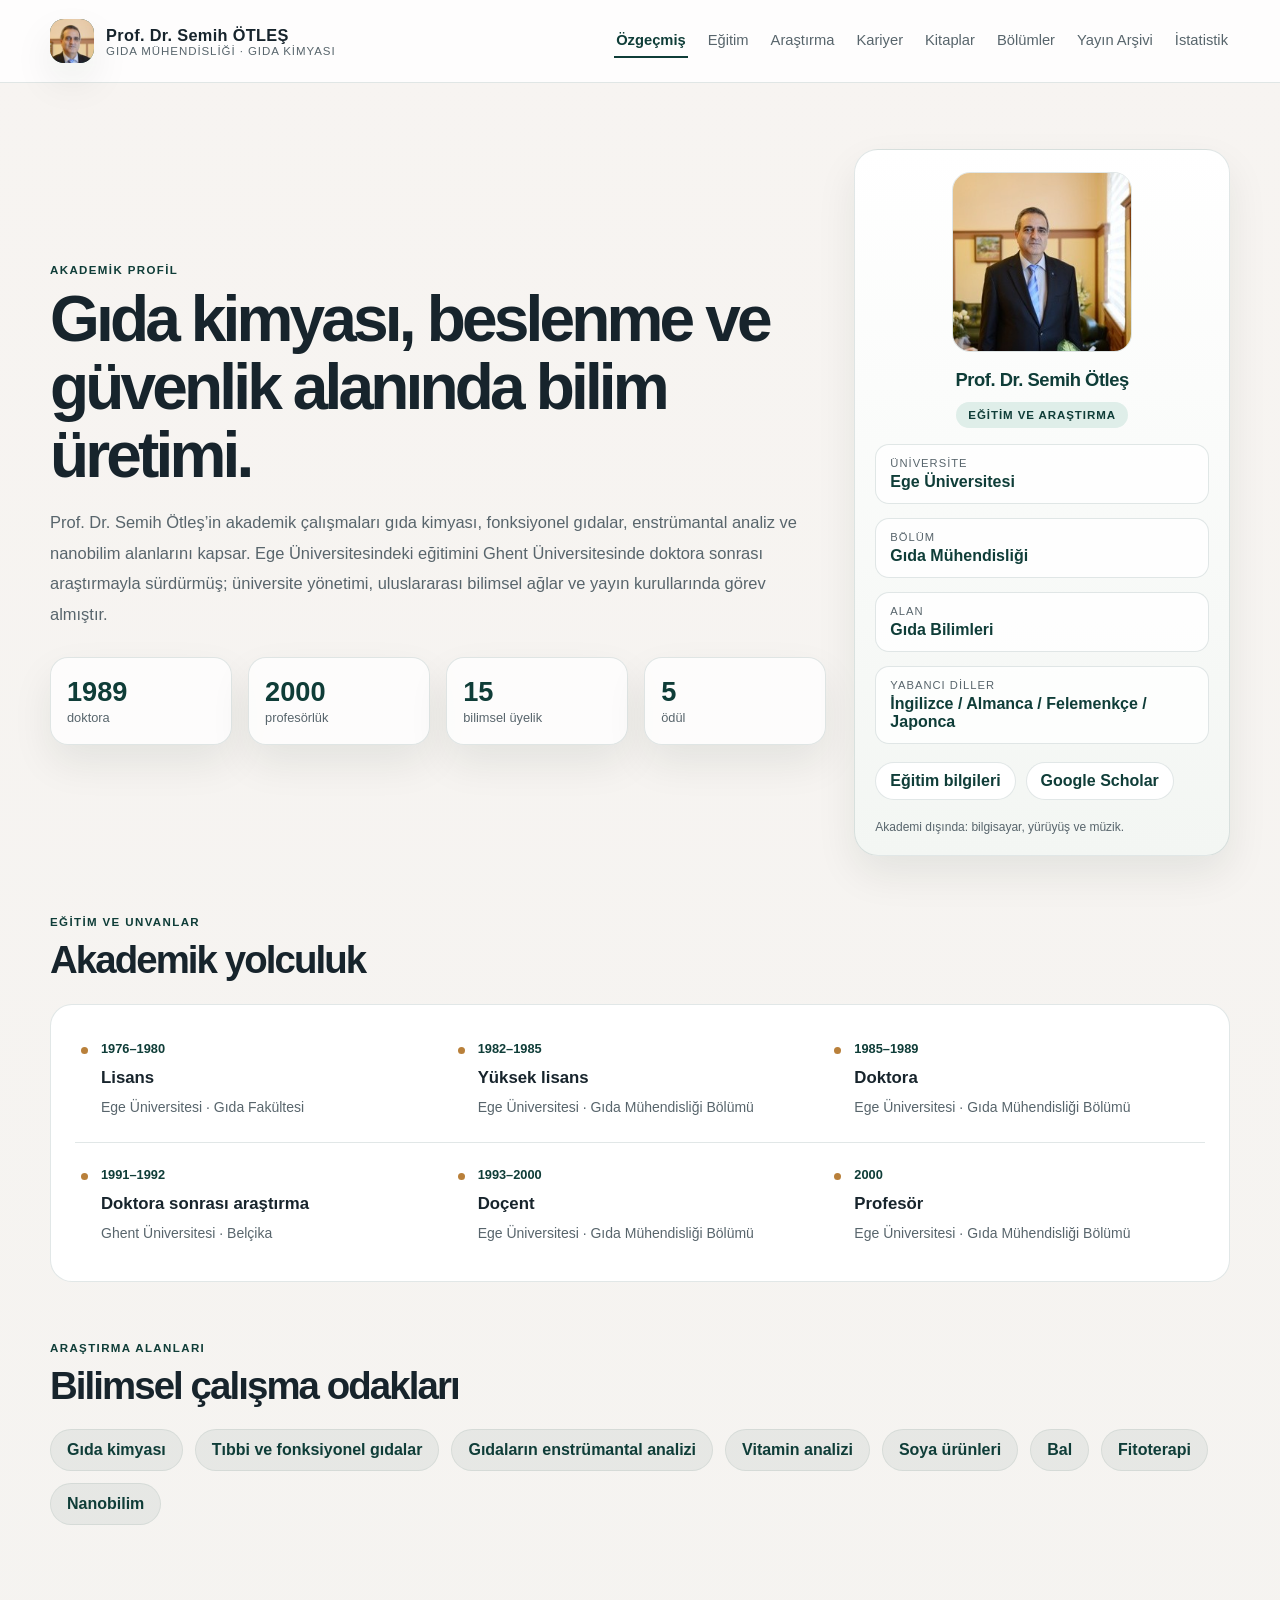
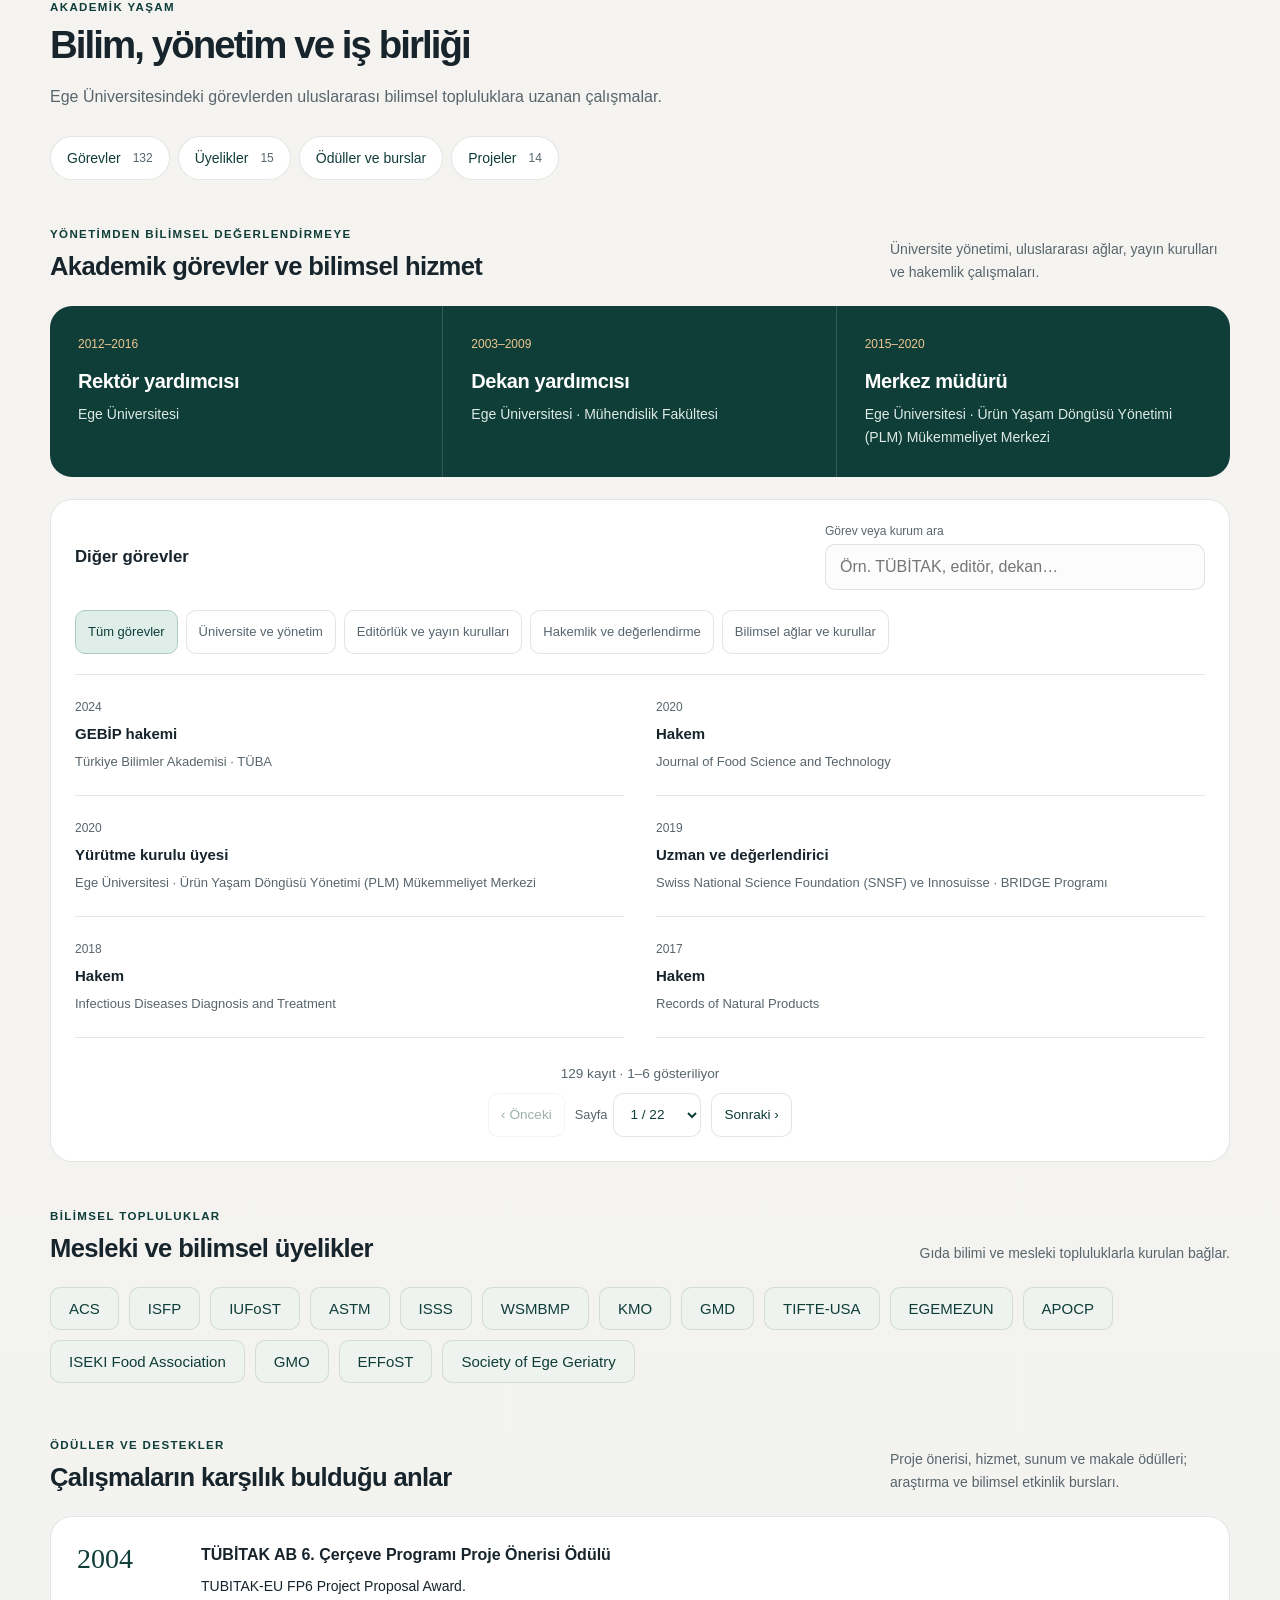
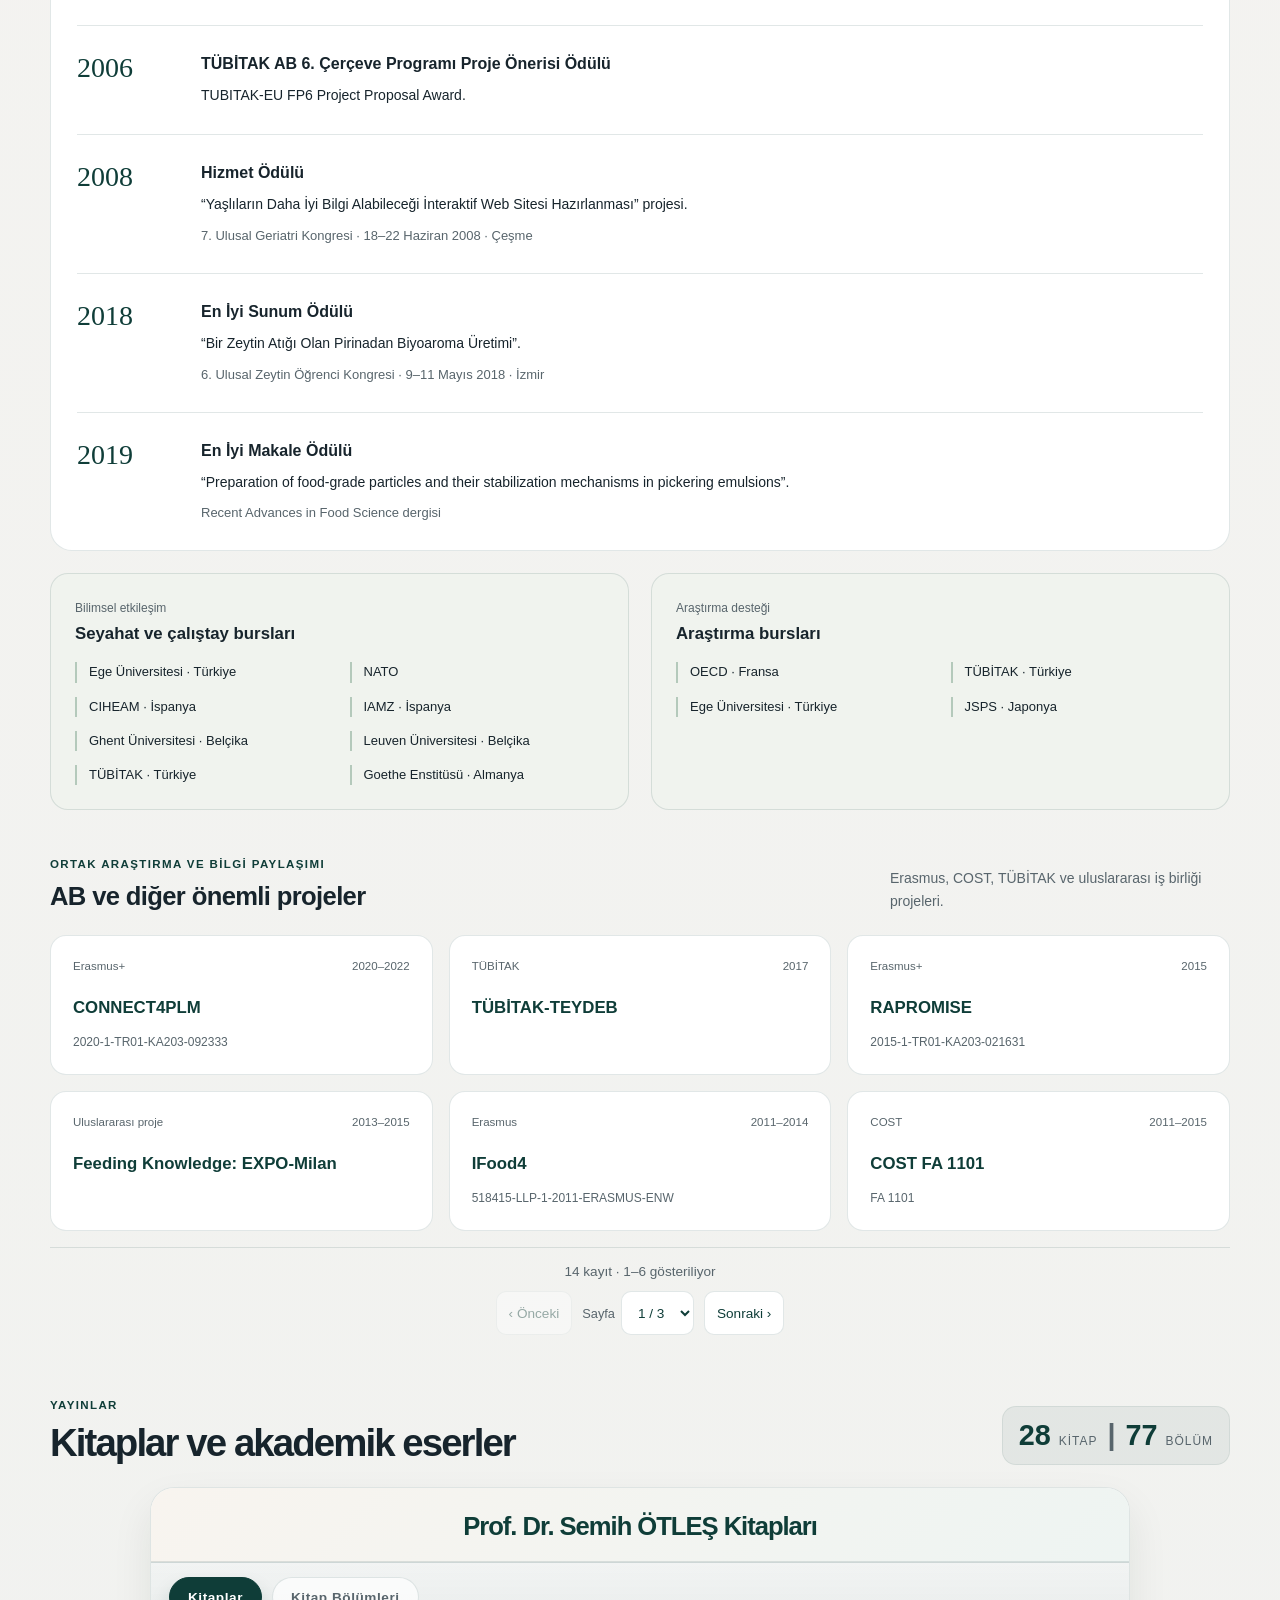
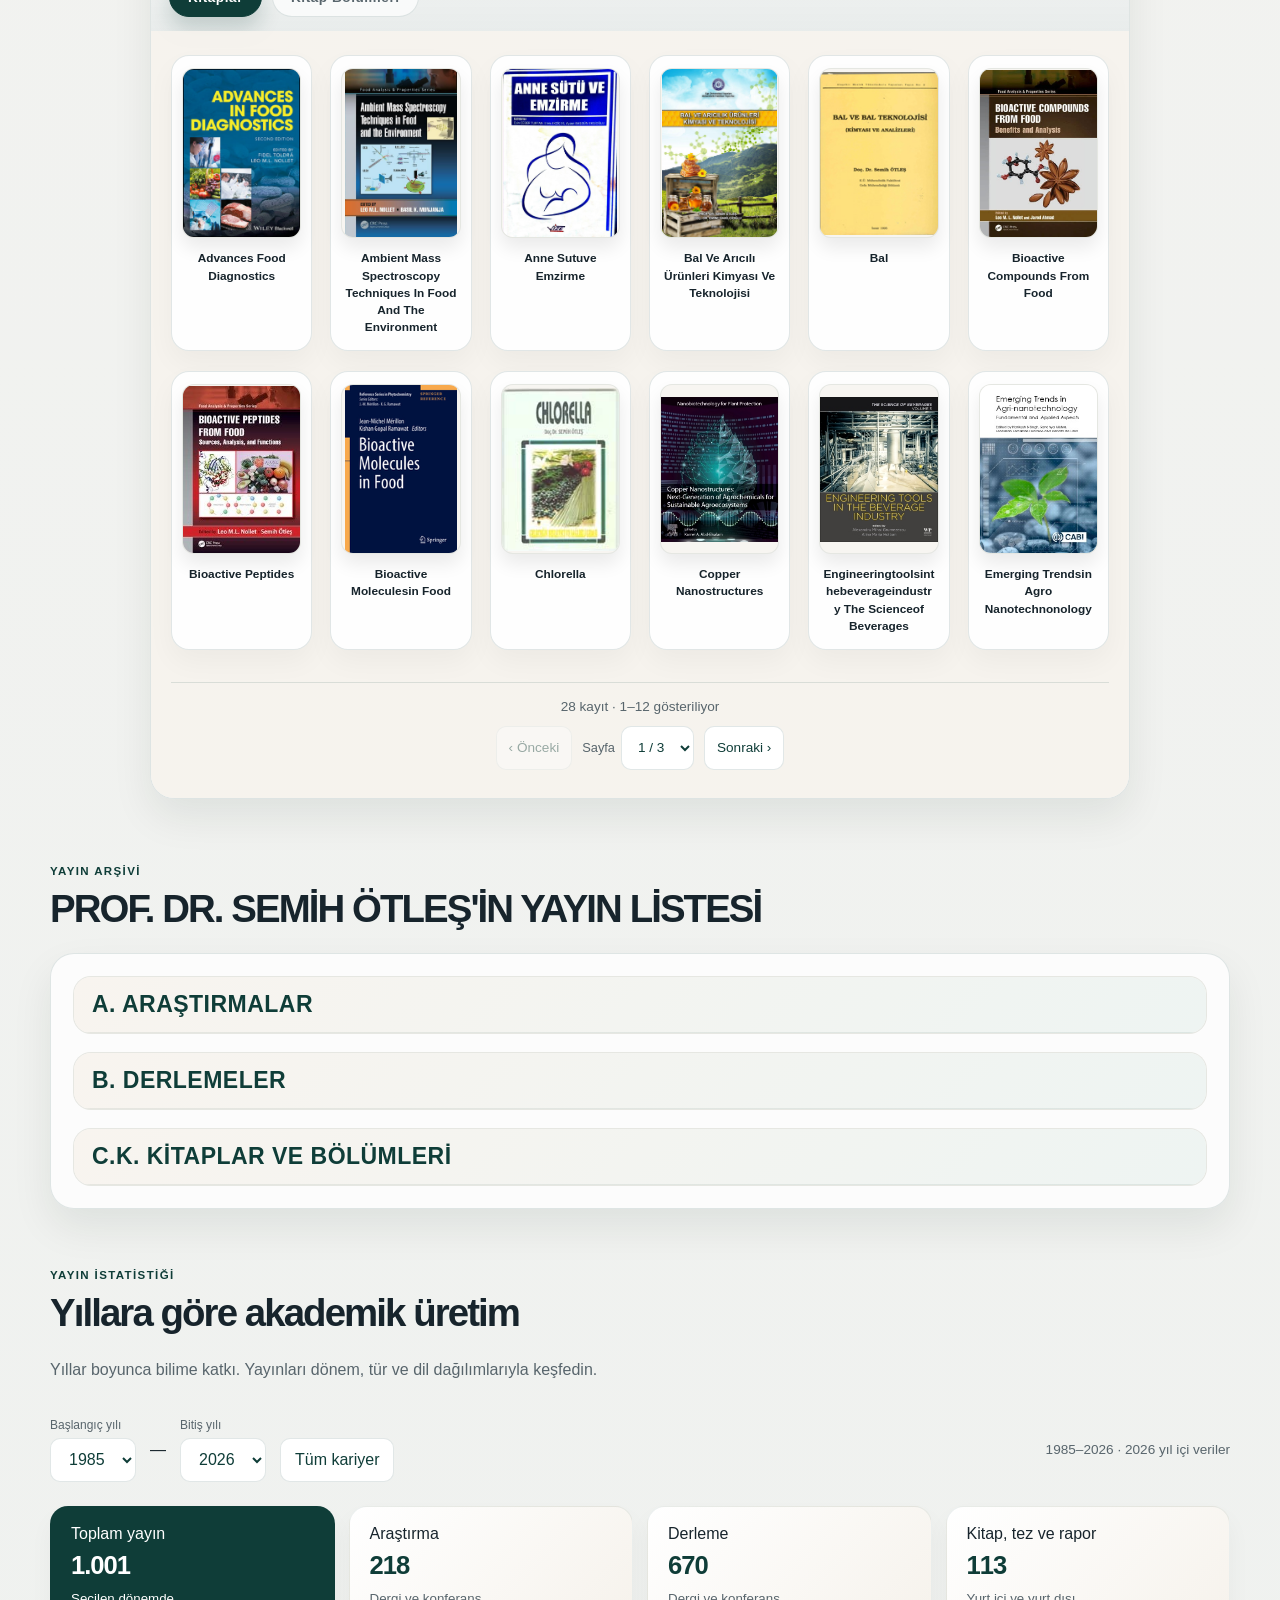
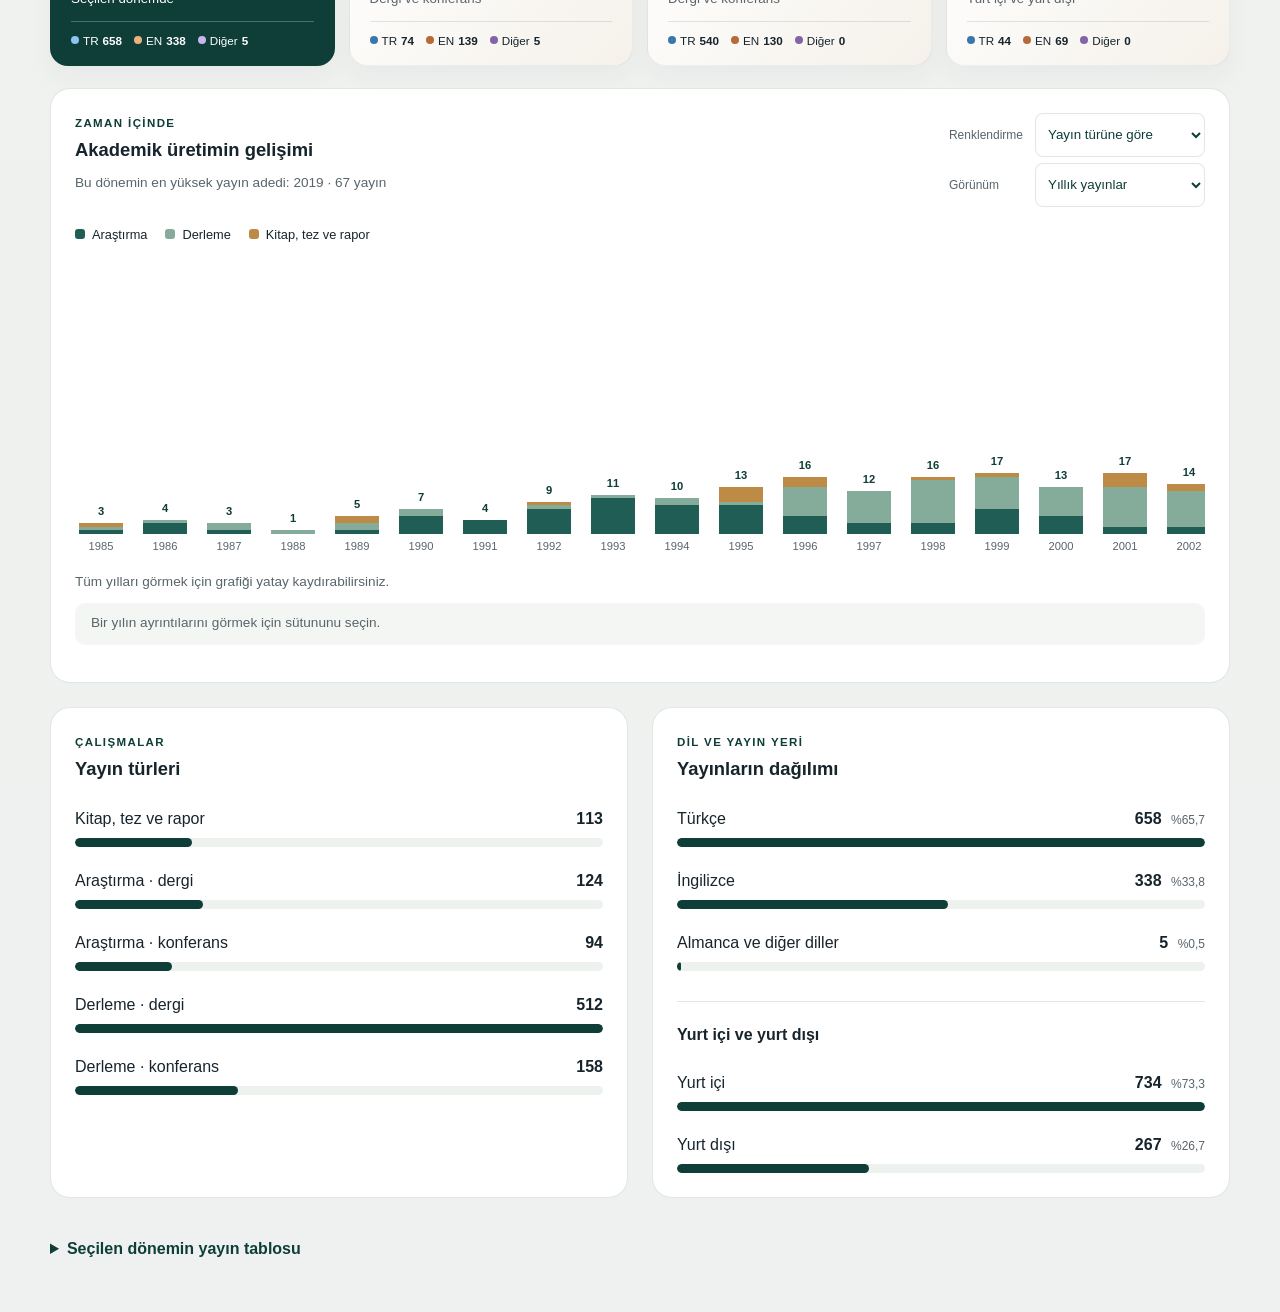
==== commit b5fe76be: "Merge pull request #5 from OzgeOtles/fke/profile-photo-and-favicon feat: add profile portrait and ph" ====
--- a/index.html
+++ b/index.html
@@ -5,13 +5,15 @@
     <meta name="viewport" content="width=device-width, initial-scale=1.0" />
     <title>Prof. Dr. Semih Ötleş | Özgeçmiş ve Yayınlar</title>
     <meta name="description" content="Prof. Dr. Semih Ötleş'in akademik özgeçmişi, görevleri, bilimsel üyelikleri, ödülleri, projeleri ve yayınları." />
-    <link rel="stylesheet" href="styles.css?v=academic-profile" />
+    <link rel="icon" href="assets/semih-otles.jpg" type="image/jpeg" sizes="240x240" />
+    <link rel="icon" href="assets/semih-otles-icon.svg" type="image/svg+xml" sizes="any" />
+    <link rel="stylesheet" href="styles.css?v=profile-photo" />
   </head>
   <body>
     <header class="topbar">
       <div class="container topbar-inner">
         <div class="brand-block">
-          <span class="brand-mark">S</span>
+          <img class="brand-mark" src="assets/semih-otles-icon.svg" width="44" height="44" alt="" />
           <div>
             <div class="brand-name">Prof. Dr. Semih ÖTLEŞ</div>
             <div class="brand-role">Gıda Mühendisliği · Gıda Kimyası</div>
@@ -70,7 +72,11 @@
 
         <aside class="profile-card">
           <div class="profile-card__top">
-            <span class="status-pill">Eğitim ve araştırma</span>
+            <img class="profile-photo" src="assets/semih-otles.jpg" width="240" height="240" alt="Prof. Dr. Semih Ötleş'in portresi" decoding="async" />
+            <div class="profile-card__identity">
+              <h2>Prof. Dr. Semih Ötleş</h2>
+              <span class="status-pill">Eğitim ve araştırma</span>
+            </div>
           </div>
 
           <ul class="profile-list">
--- a/styles.css
+++ b/styles.css
@@ -195,7 +195,22 @@
 }
 
 .profile-card__top {
+  display:grid;
+  justify-items:center;
+  gap:16px;
   margin-bottom: 16px;
+}
+
+.brand-mark { object-fit:cover; }
+.profile-photo { width:180px; height:auto; aspect-ratio:1; object-fit:cover; border-radius:18px; border:1px solid var(--line); }
+.profile-card__identity { min-width:0; text-align:center; }
+.profile-card__identity h2 { margin:0 0 10px; color:var(--primary); font-size:1.15rem; line-height:1.3; letter-spacing:-.025em; }
+@media(max-width:700px) {
+  .profile-card__top { grid-template-columns:96px minmax(0,1fr); align-items:center; justify-items:start; gap:14px; }
+  .profile-photo { width:96px; border-radius:14px; }
+  .profile-card__identity { text-align:left; }
+  .profile-card__identity h2 { font-size:1rem; margin-bottom:8px; }
+  .profile-card__identity .status-pill { font-size:.6rem; padding:6px 8px; letter-spacing:.04em; }
 }
 
 .status-pill {
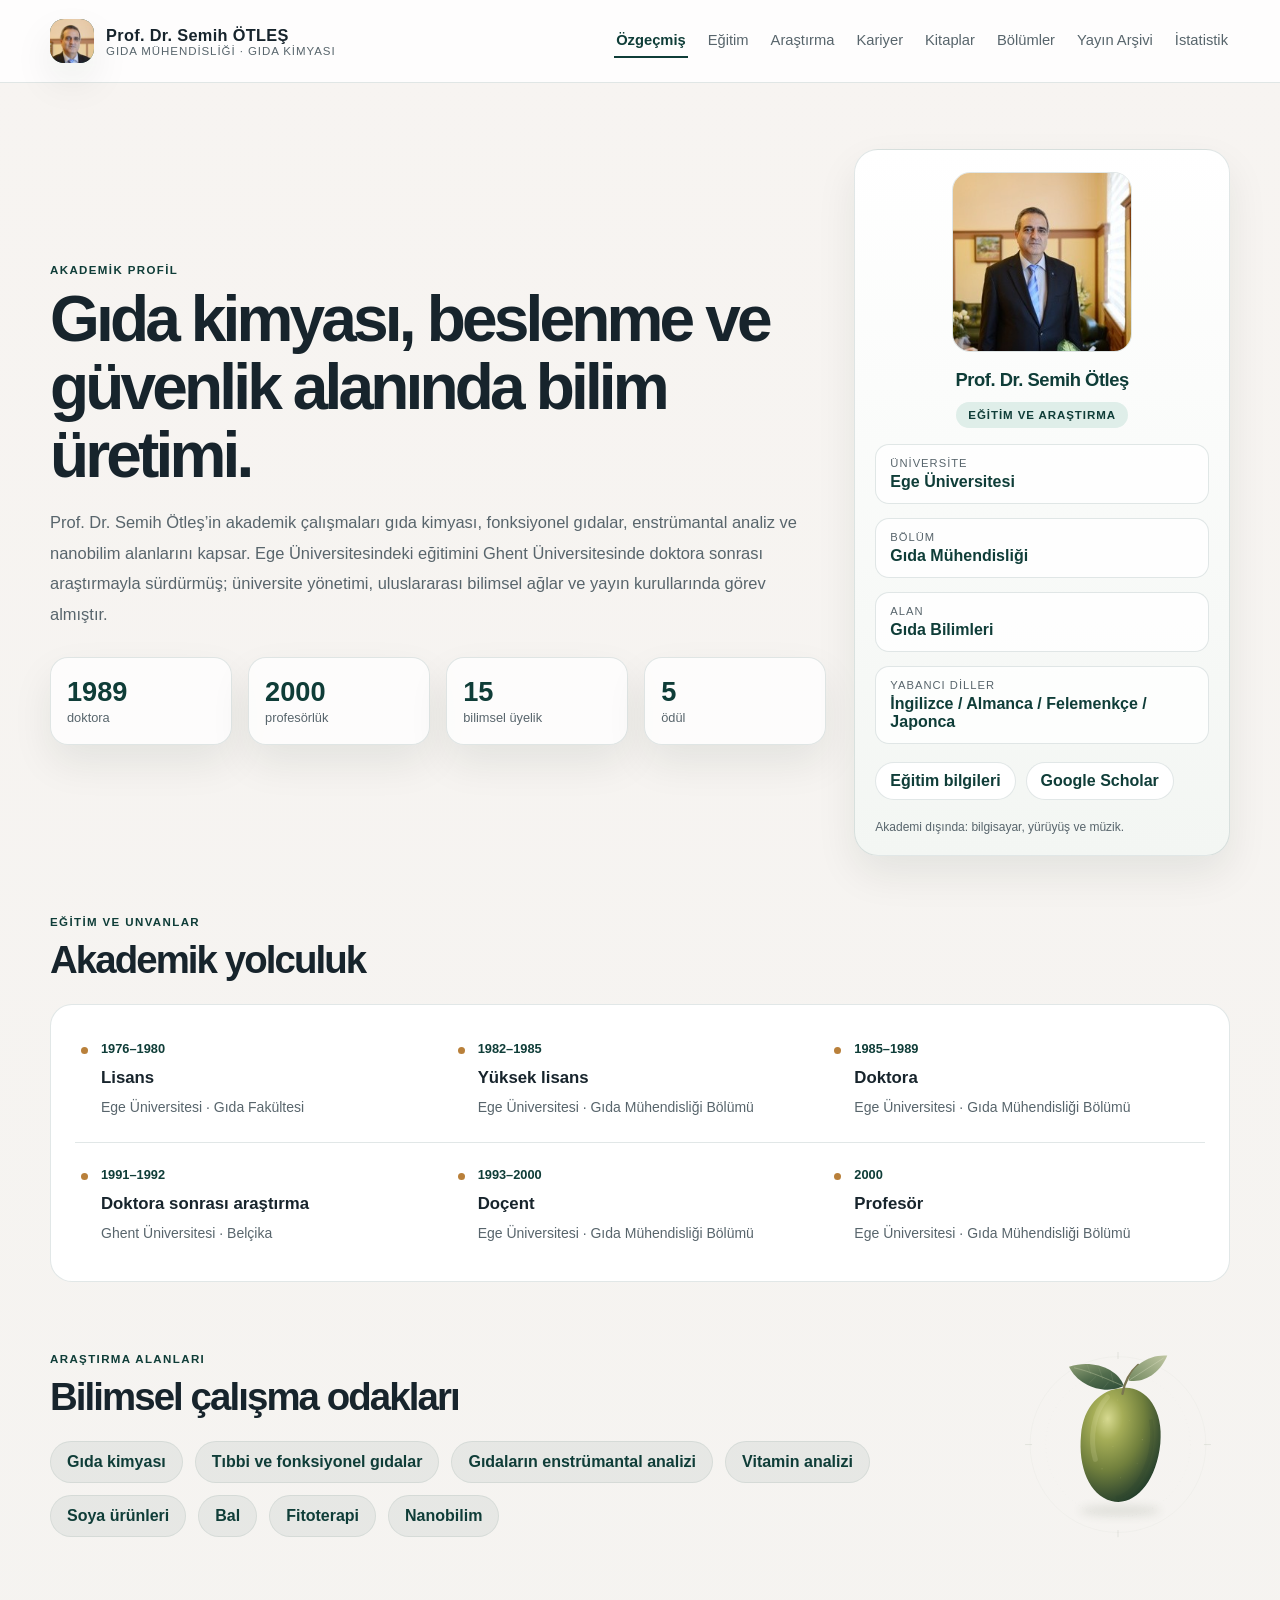
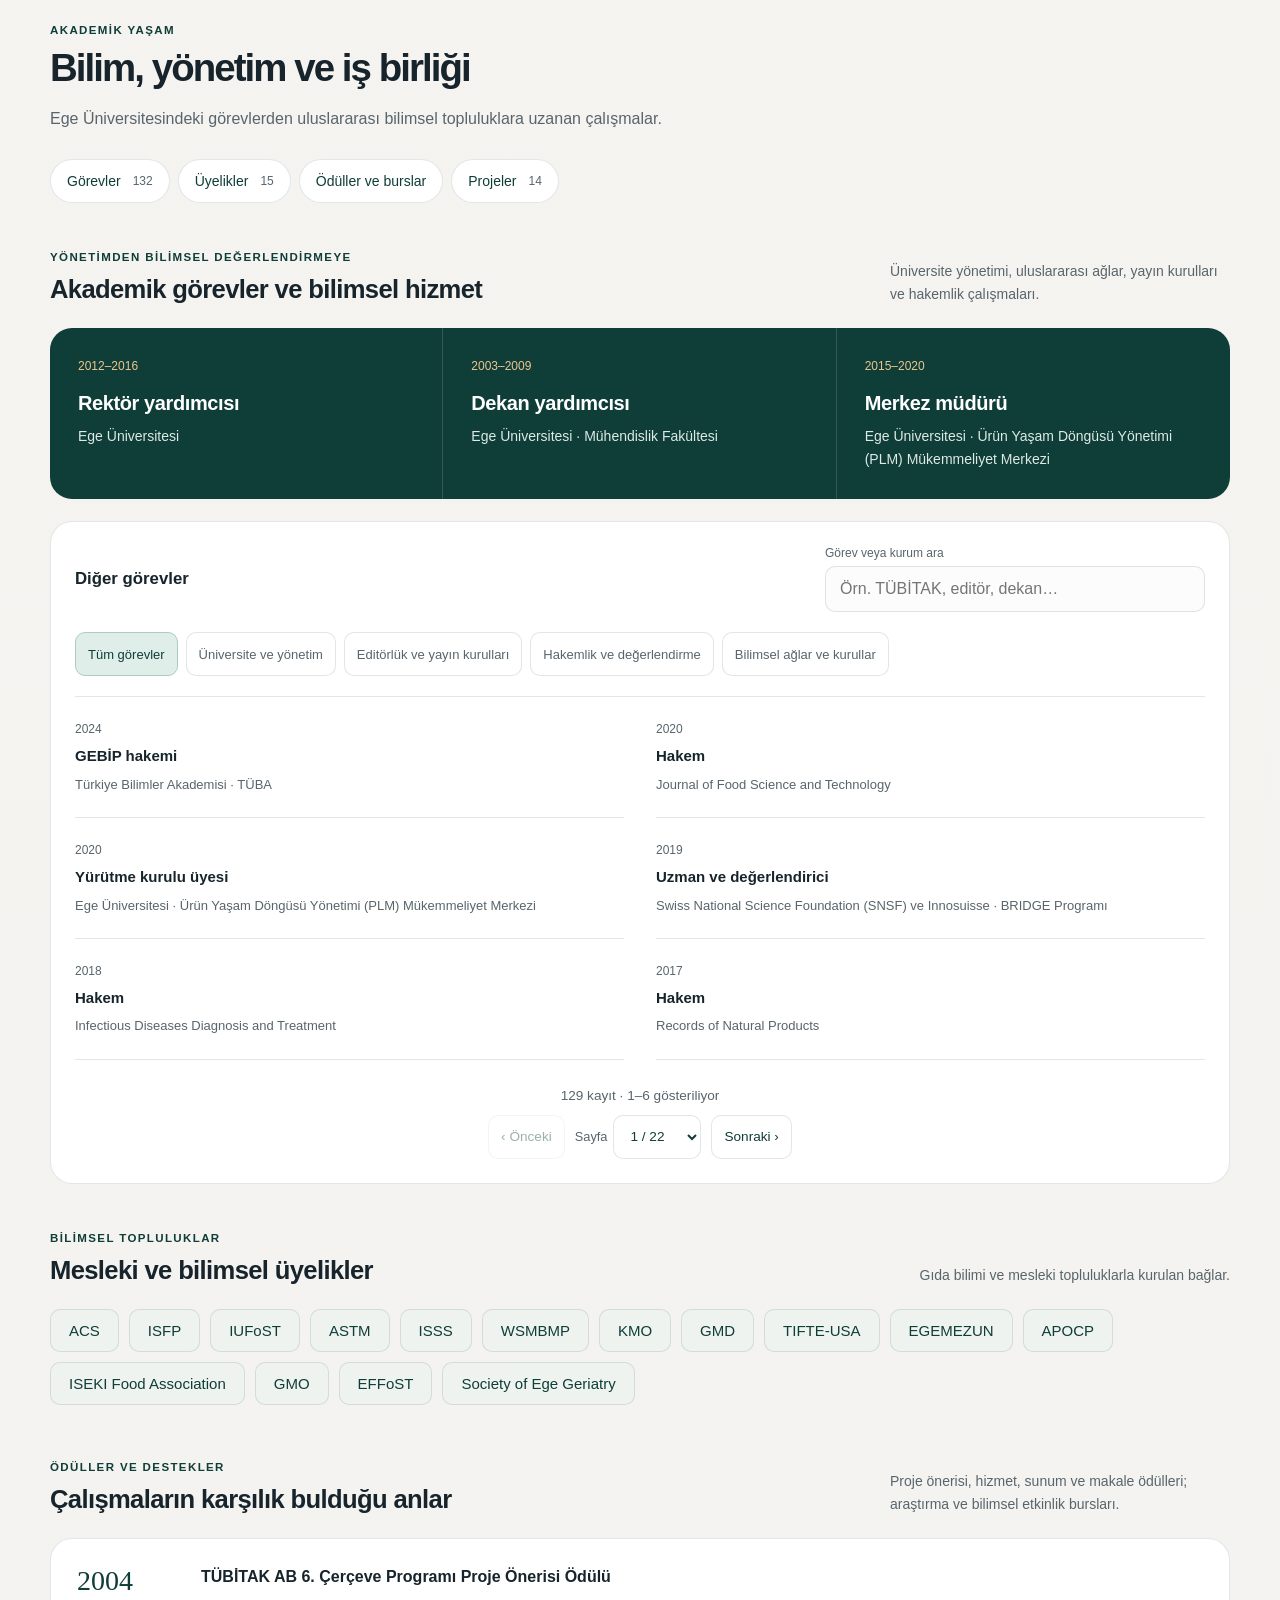
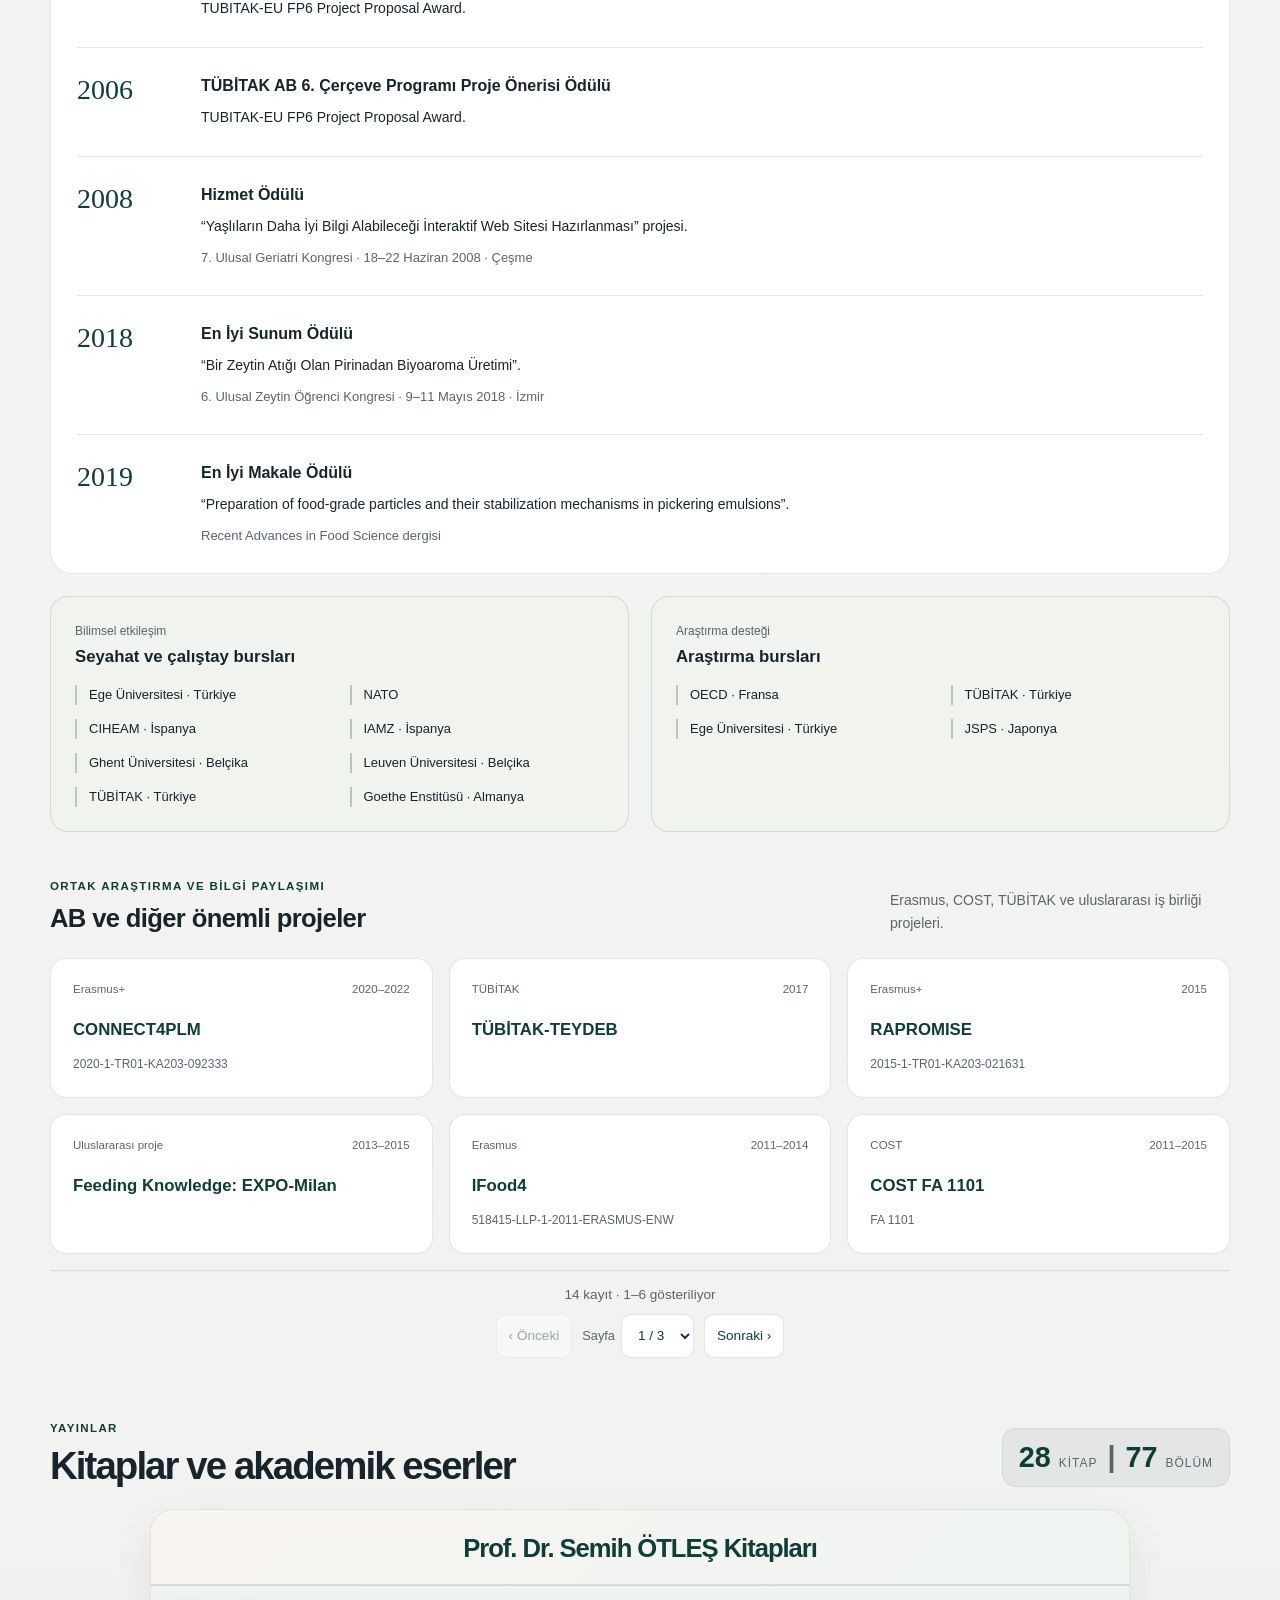
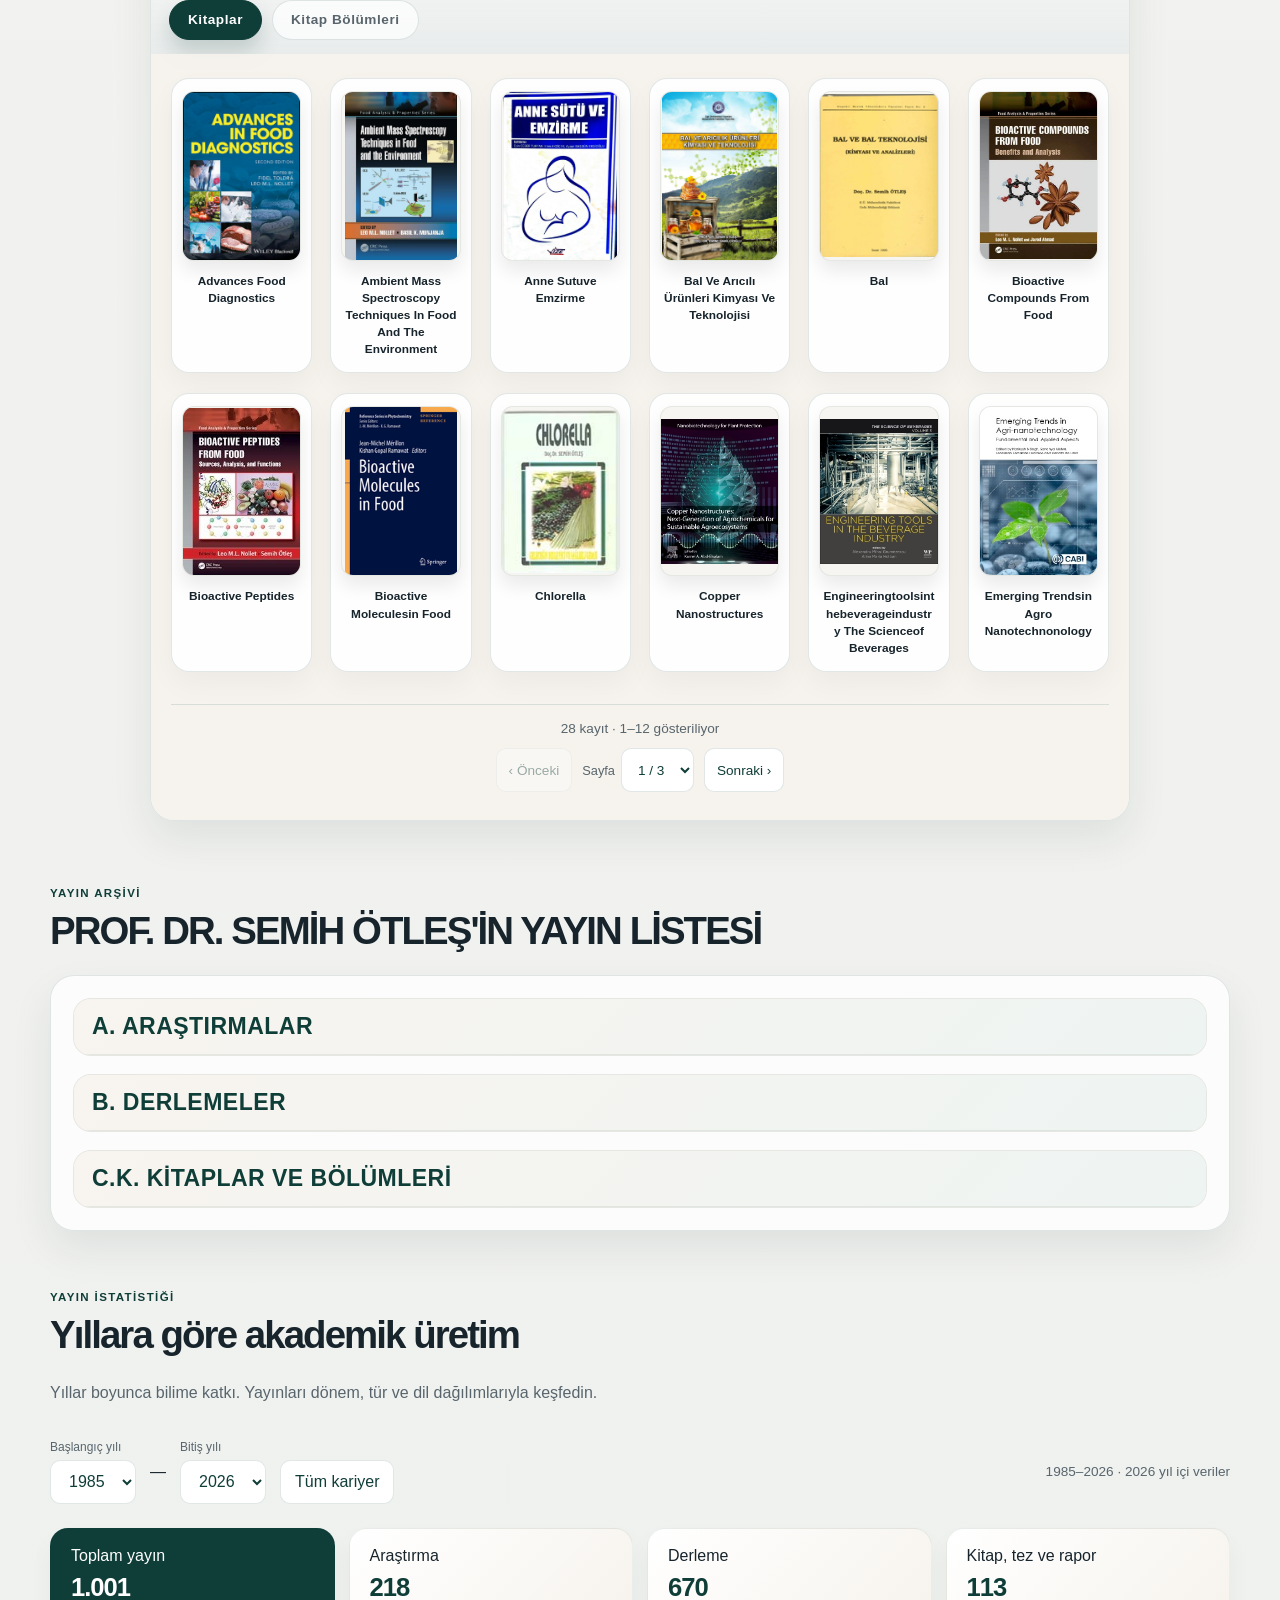
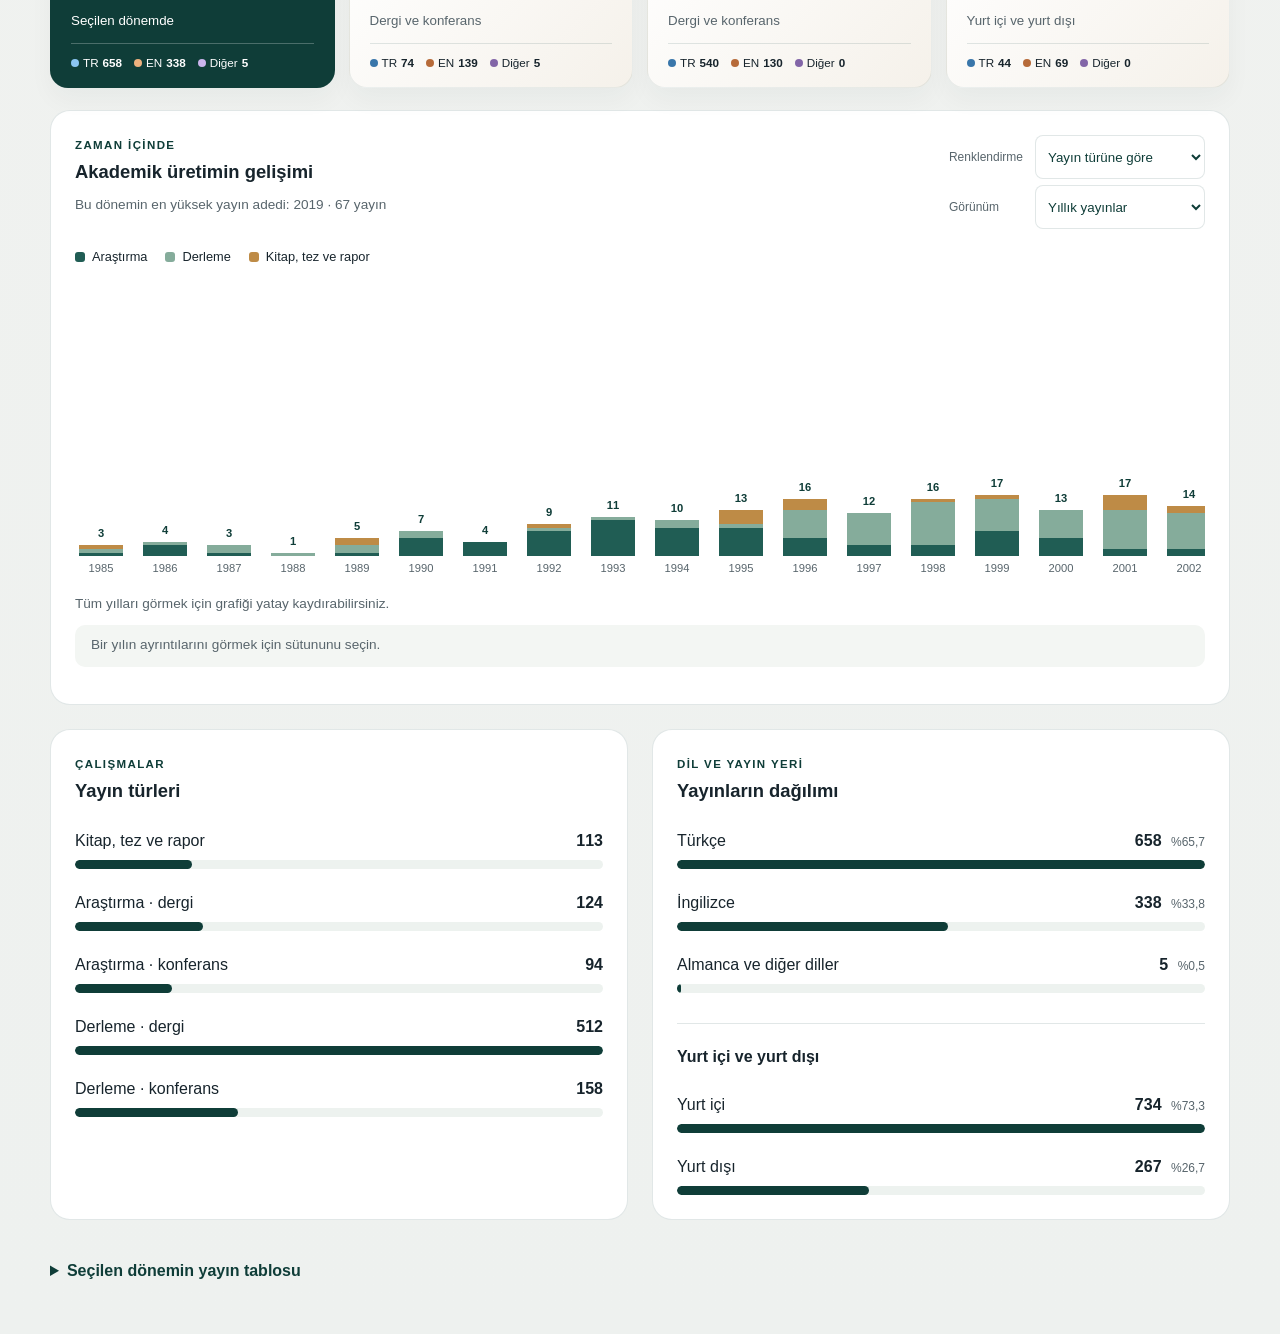
==== commit 79e80cf8: "Merge pull request #6 from OzgeOtles/fke/food-science-scroll-story feat: add subtle scroll-driven fo" ====
--- a/index.html
+++ b/index.html
@@ -8,6 +8,7 @@
     <link rel="icon" href="assets/semih-otles.jpg" type="image/jpeg" sizes="240x240" />
     <link rel="icon" href="assets/semih-otles-icon.svg" type="image/svg+xml" sizes="any" />
     <link rel="stylesheet" href="styles.css?v=profile-photo" />
+    <link rel="stylesheet" href="food-science-accent.css?v=larger-accent" />
   </head>
   <body>
     <header class="topbar">
@@ -104,12 +105,16 @@
       </section>
 
       <section class="section" id="arastirma">
-        <div class="section-header">
-          <span class="eyebrow">Araştırma alanları</span>
-          <h2>Bilimsel çalışma odakları</h2>
-        </div>
-
-        <div class="pill-grid" id="researchInterests"></div>
+        <div class="research-overview">
+          <div>
+            <div class="section-header">
+              <span class="eyebrow">Araştırma alanları</span>
+              <h2>Bilimsel çalışma odakları</h2>
+            </div>
+            <div class="pill-grid" id="researchInterests"></div>
+          </div>
+          <figure class="food-accent" id="foodScienceAccent" aria-hidden="true"></figure>
+        </div>
       </section>
 
       <section class="section career-section" id="kariyer" aria-labelledby="careerHeading">
@@ -202,6 +207,7 @@
     <script src="pagination.js?v=responsive-pages"></script>
     <script src="academic-profile-data.js"></script>
     <script src="academic-profile.js"></script>
+    <script src="food-science-accent.js?v=equal-stage-timing"></script>
     <script src="app.js?v=section-indicator"></script>
     <script src="publication-stats-data.js"></script>
     <script src="publication-dashboard.js"></script>
--- a/food-science-accent.css
+++ b/food-science-accent.css
@@ -0,0 +1,21 @@
+.research-overview { position:relative; display:grid; grid-template-columns:minmax(0,1fr) 224px; align-items:center; gap:24px; }
+.research-overview > div { min-width:0; }
+.food-accent { width:224px; margin:0; pointer-events:none; user-select:none; }
+.food-accent__svg { display:block; width:100%; height:210px; }
+@media(max-width:980px) {
+  .research-overview { grid-template-columns:minmax(0,1fr) 184px; gap:16px; }
+  .food-accent { width:184px; }
+  .food-accent__svg { height:176px; }
+}
+@media(max-width:700px) {
+  .research-overview { display:block; }
+  .research-overview .section-header { padding-right:116px; min-height:100px; }
+  .food-accent { position:absolute; width:104px; top:0; right:0; }
+  .food-accent__svg { height:100px; }
+  .research-overview .pill-grid { width:100%; }
+}
+@media(max-width:360px) {
+  .research-overview .section-header { padding-right:100px; min-height:88px; }
+  .food-accent { width:88px; }
+  .food-accent__svg { height:88px; }
+}
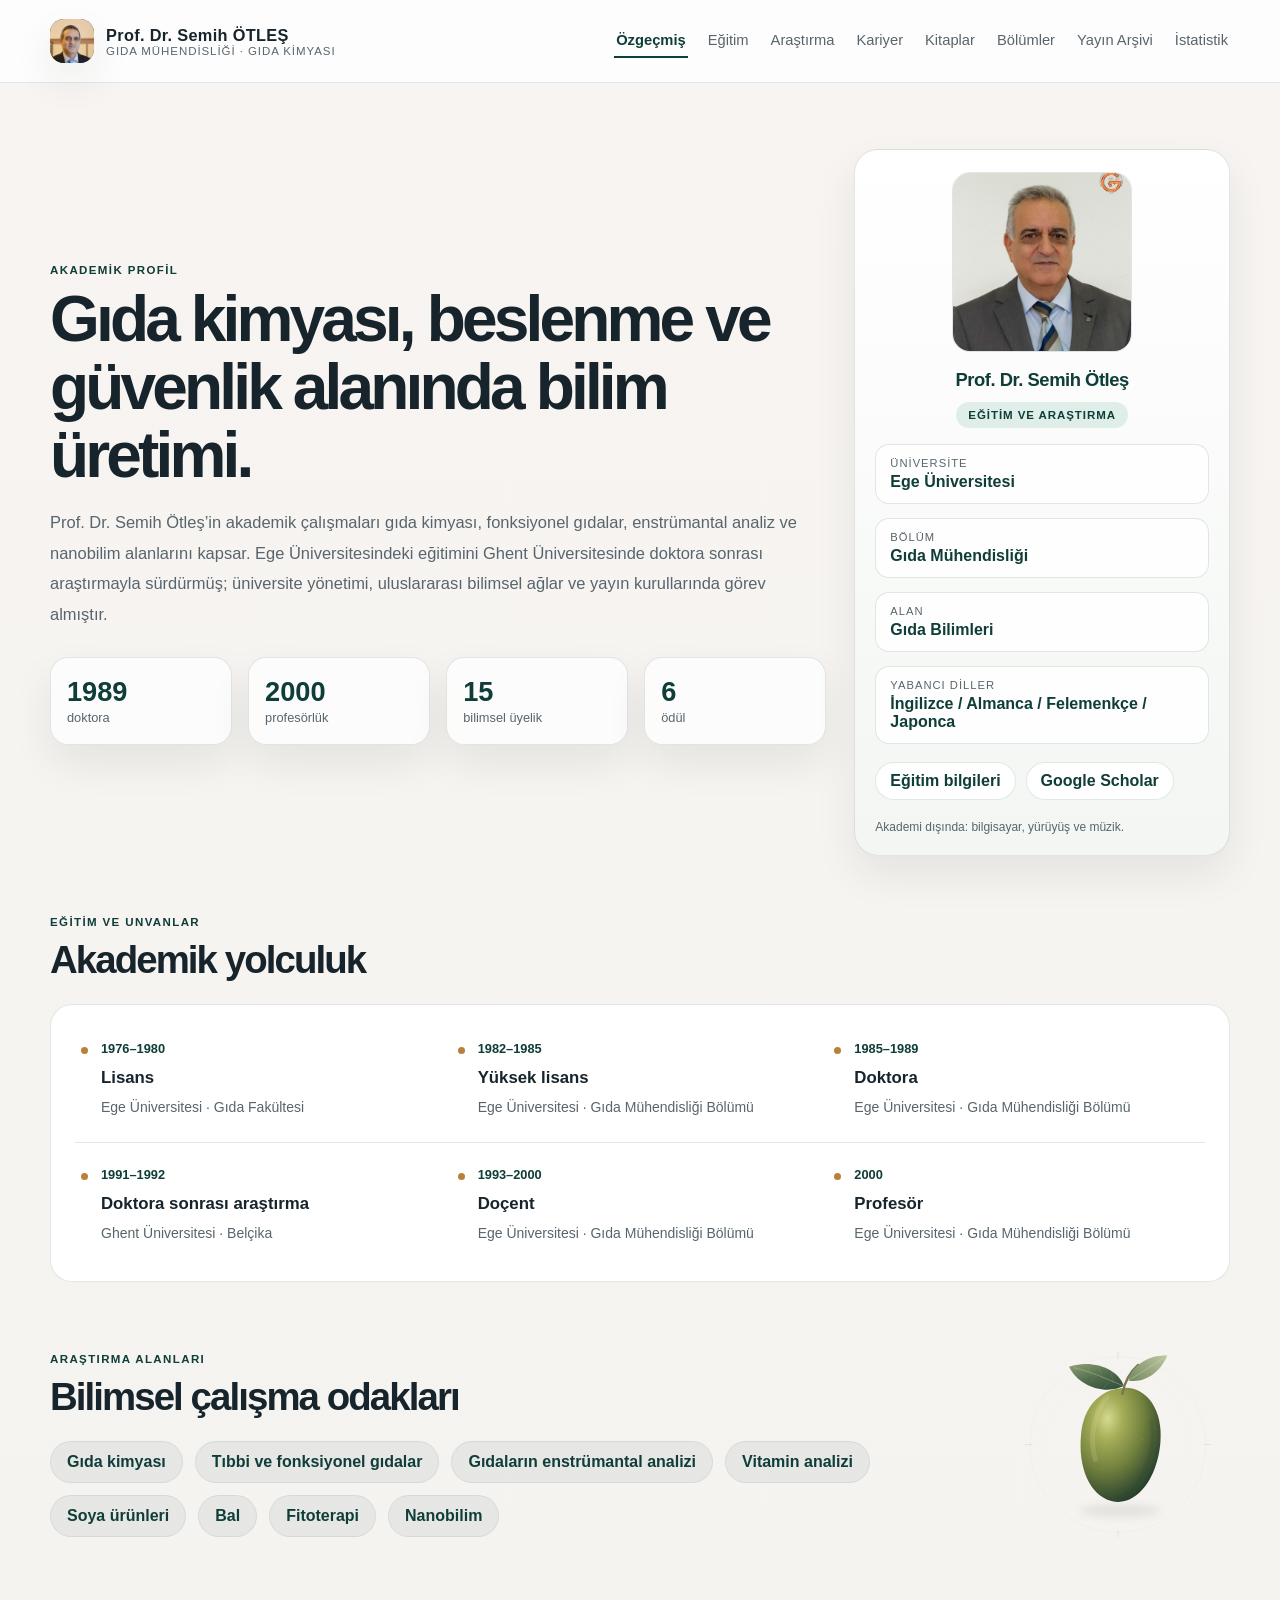
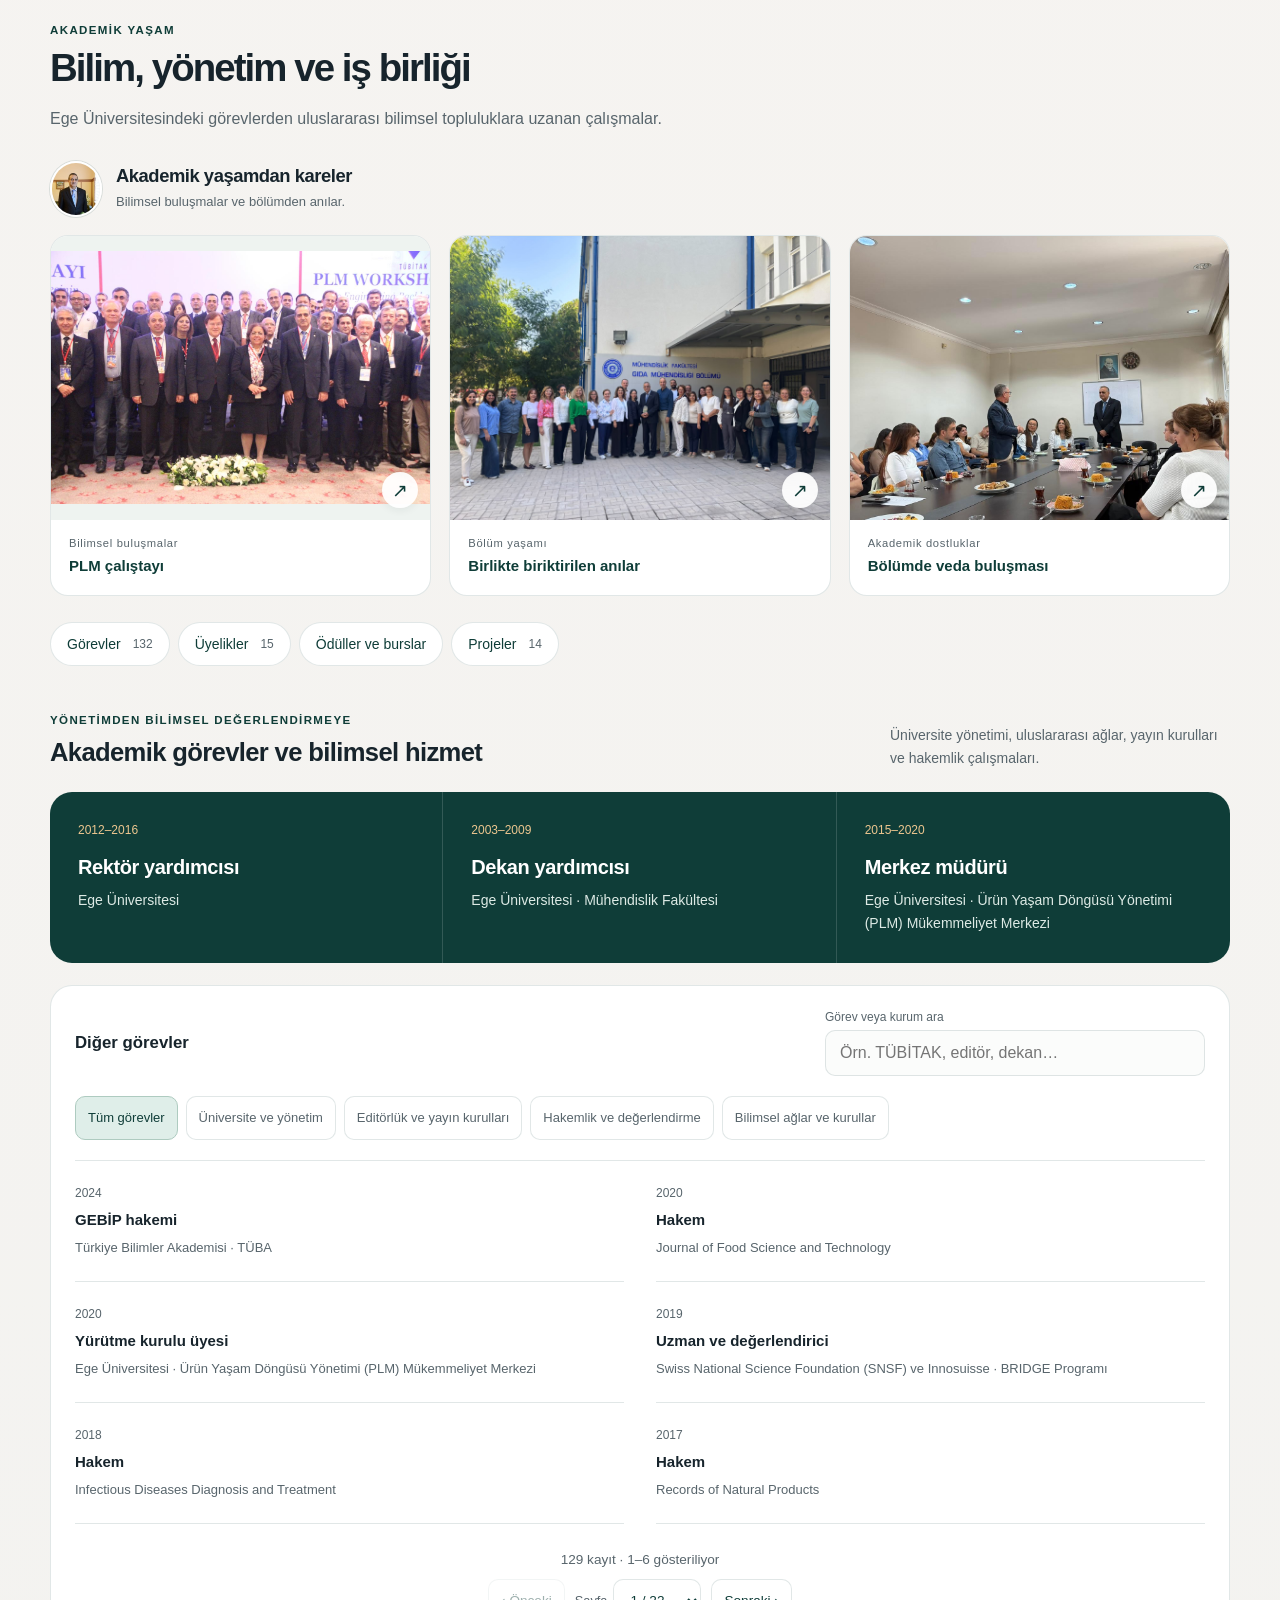
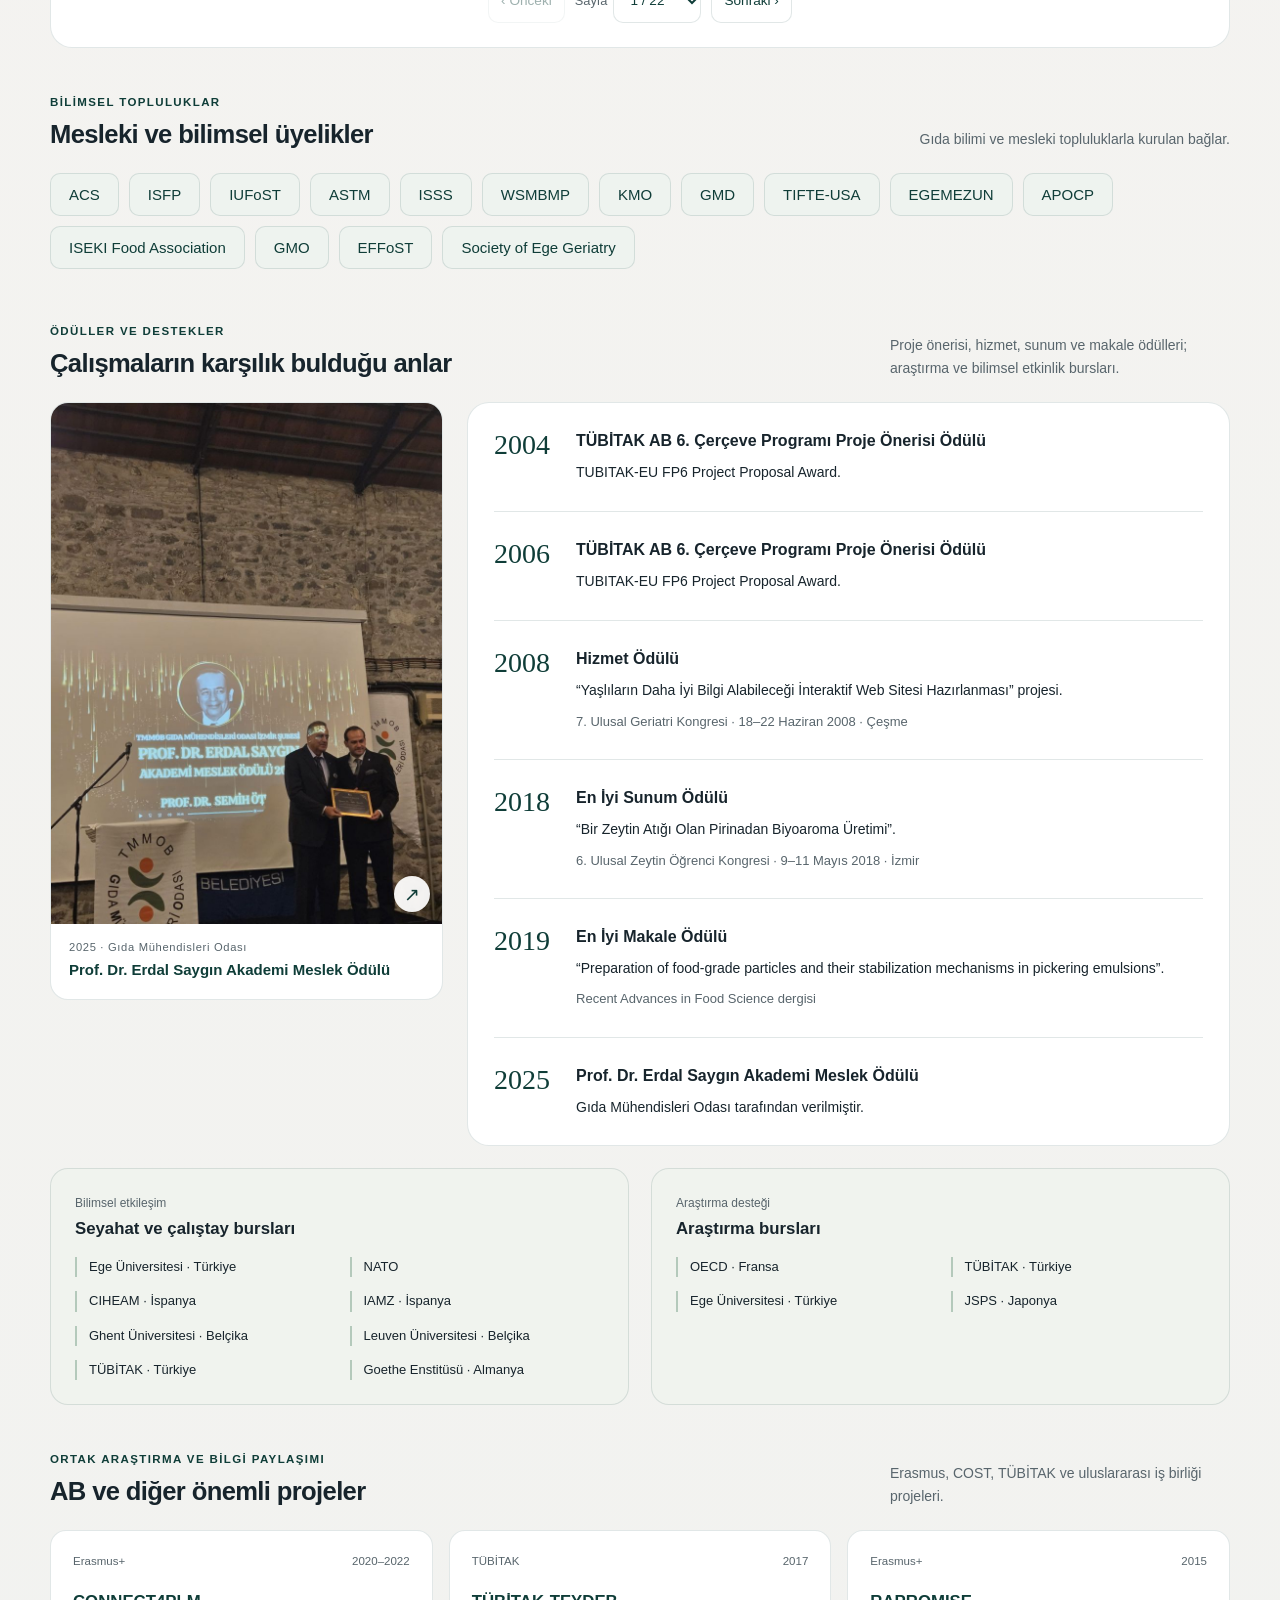
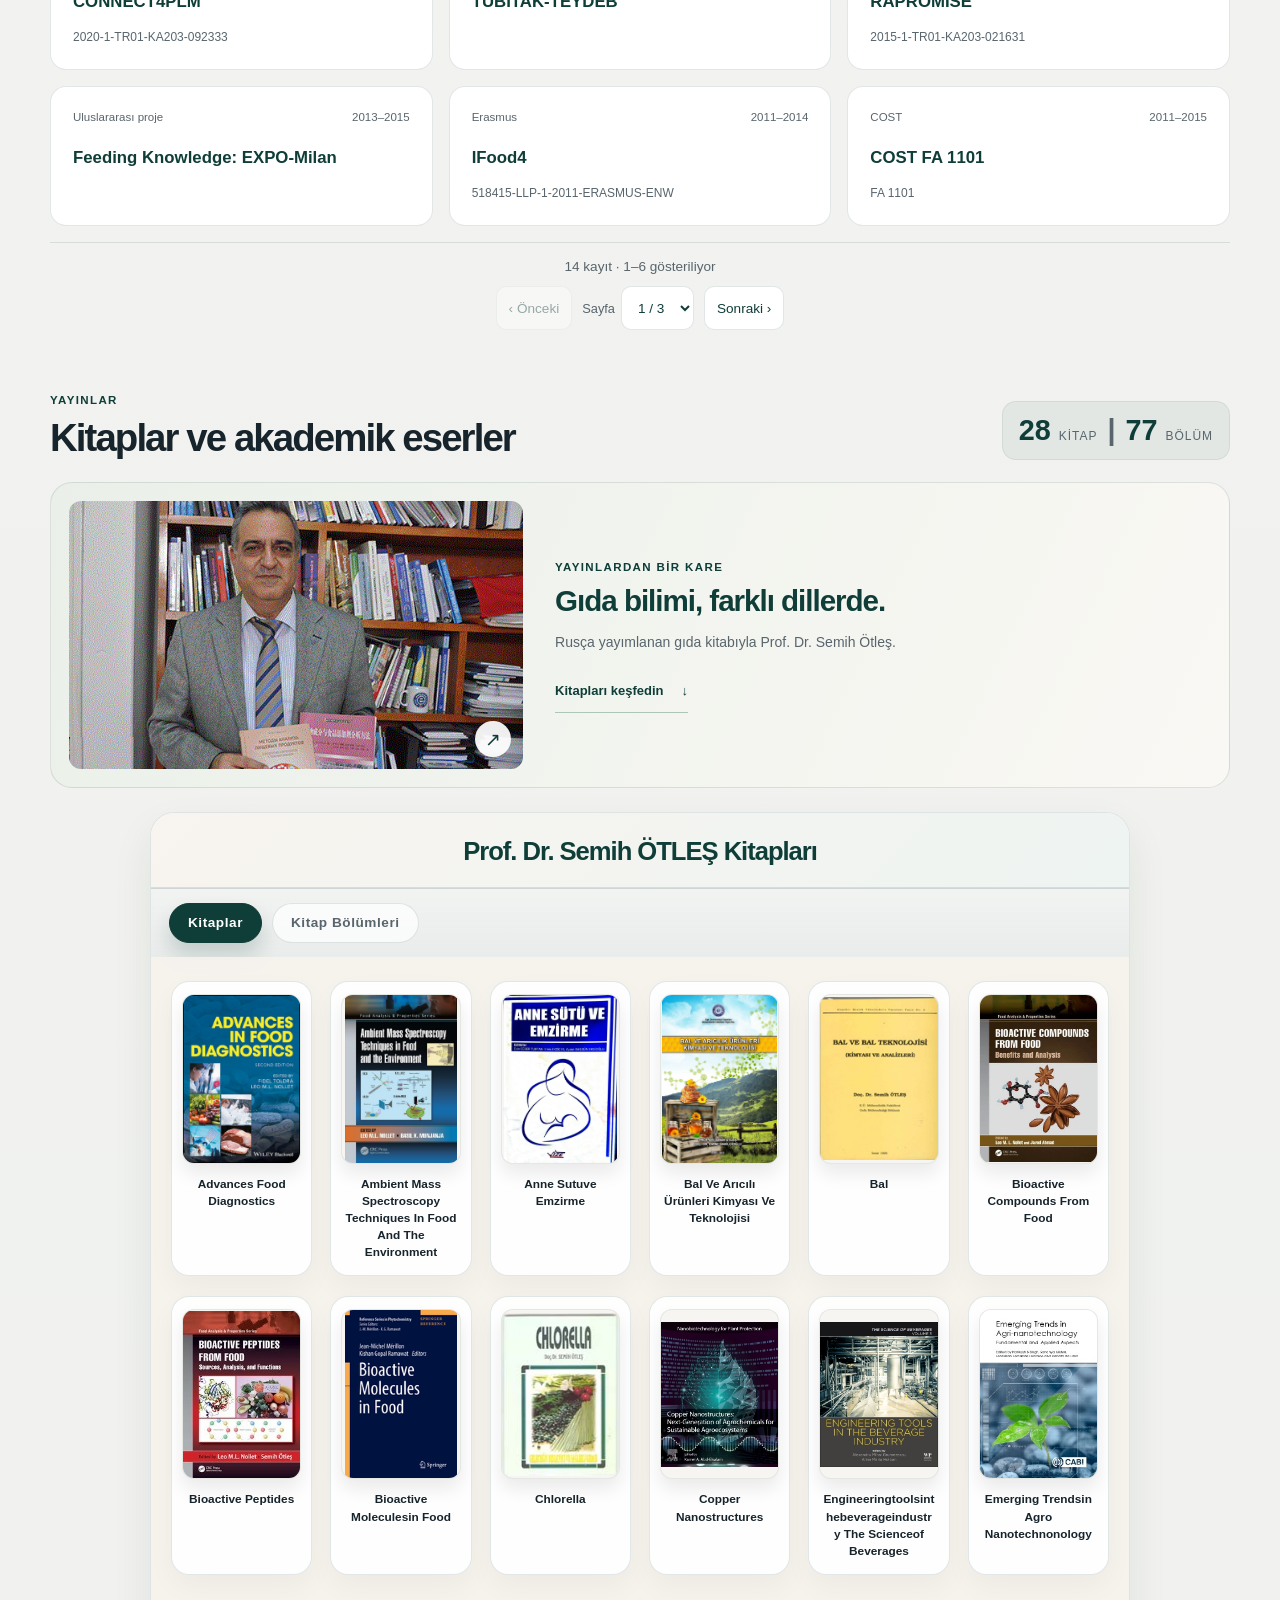
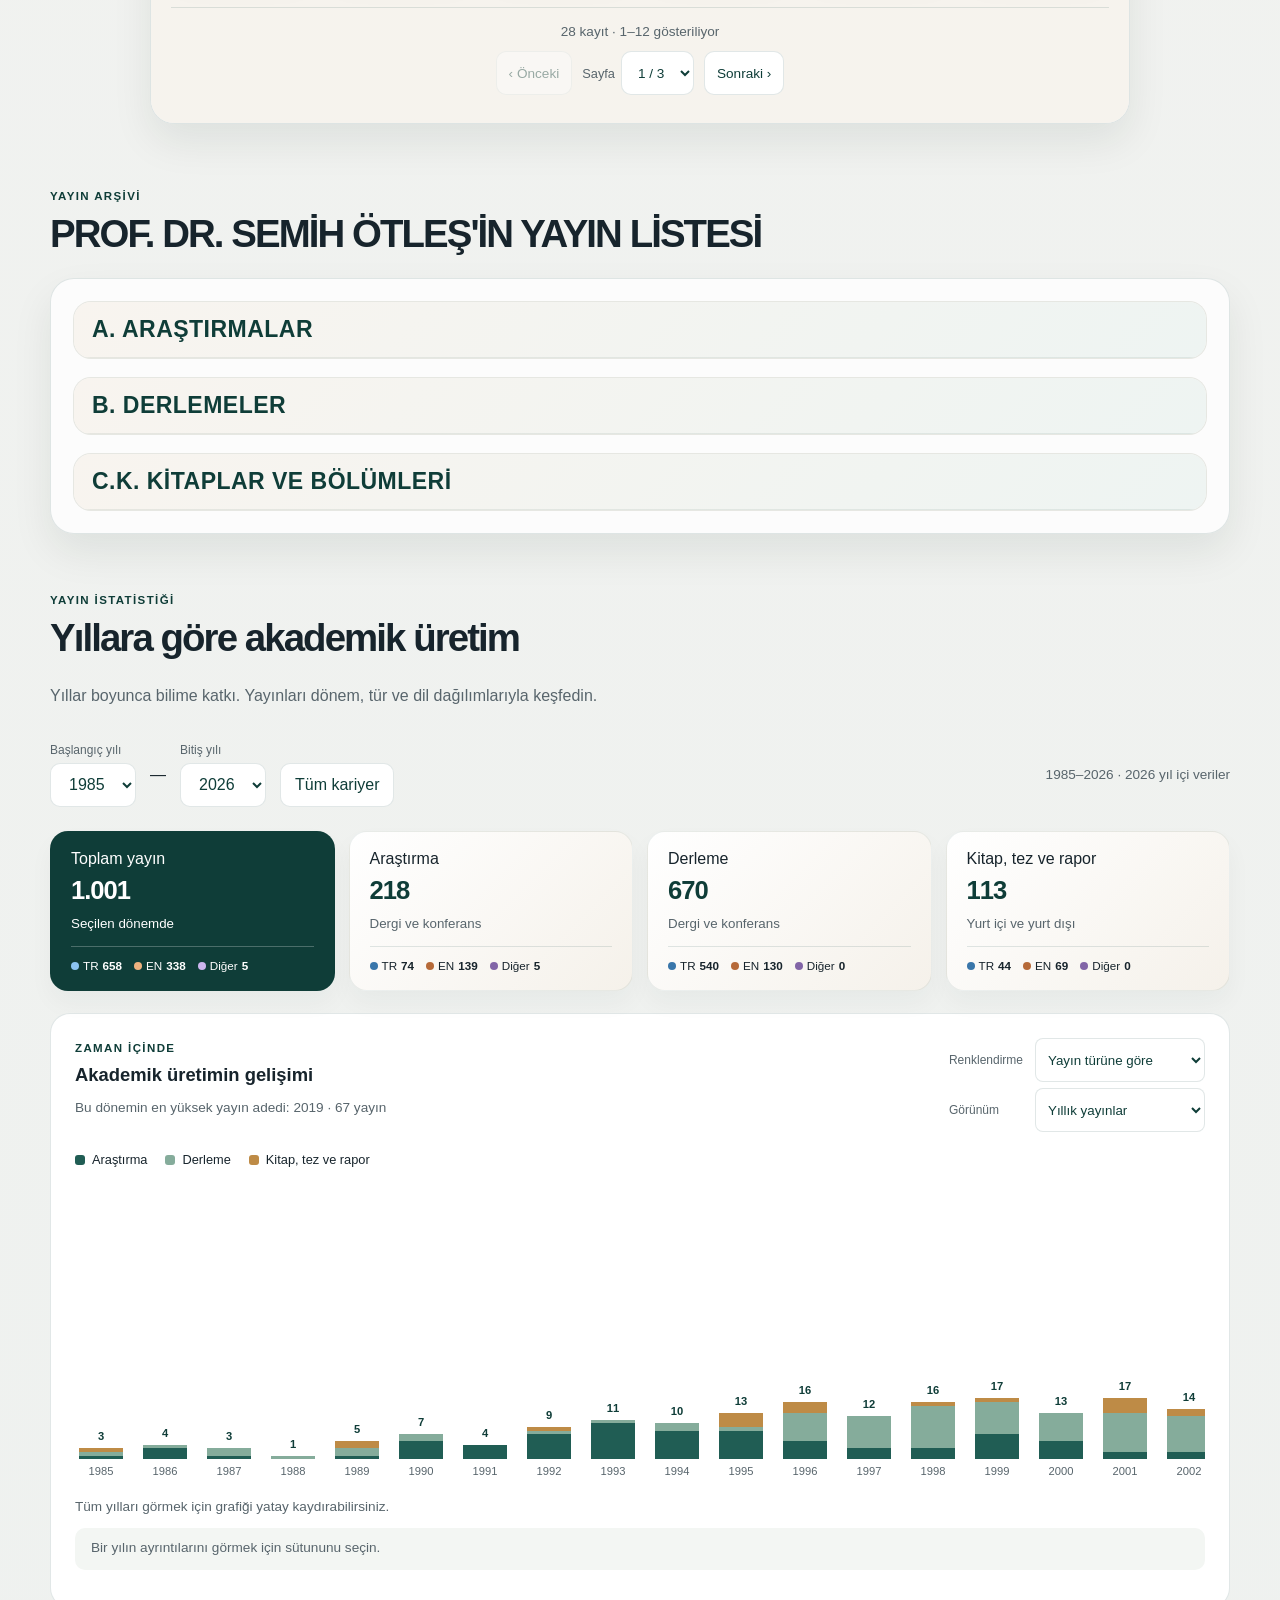
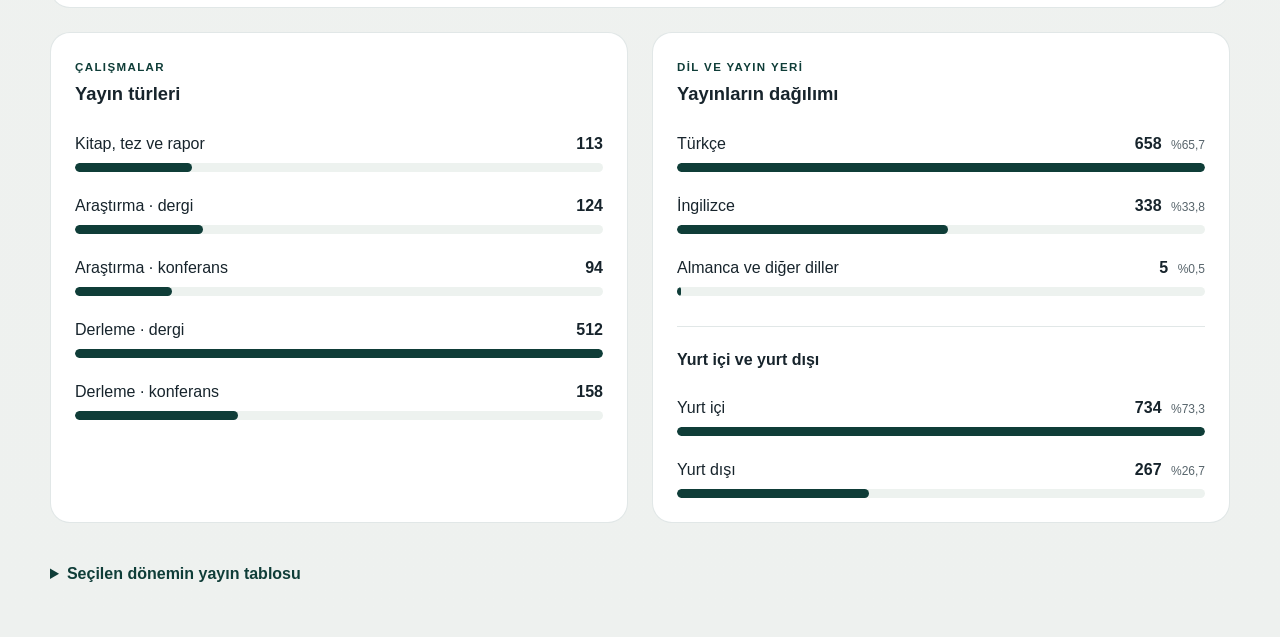
==== commit 71852da6: "feat: add academic photos and verified 2025 award" ====
--- a/index.html
+++ b/index.html
@@ -7,7 +7,7 @@
     <meta name="description" content="Prof. Dr. Semih Ötleş'in akademik özgeçmişi, görevleri, bilimsel üyelikleri, ödülleri, projeleri ve yayınları." />
     <link rel="icon" href="assets/semih-otles.jpg" type="image/jpeg" sizes="240x240" />
     <link rel="icon" href="assets/semih-otles-icon.svg" type="image/svg+xml" sizes="any" />
-    <link rel="stylesheet" href="styles.css?v=profile-photo" />
+    <link rel="stylesheet" href="styles.css?v=academic-photos" />
     <link rel="stylesheet" href="food-science-accent.css?v=larger-accent" />
   </head>
   <body>
@@ -65,7 +65,7 @@
               <span>bilimsel üyelik</span>
             </div>
             <div>
-              <strong id="awardCount">5</strong>
+              <strong id="awardCount">6</strong>
               <span>ödül</span>
             </div>
           </div>
@@ -73,7 +73,9 @@
 
         <aside class="profile-card">
           <div class="profile-card__top">
-            <img class="profile-photo" src="assets/semih-otles.jpg" width="240" height="240" alt="Prof. Dr. Semih Ötleş'in portresi" decoding="async" />
+            <a class="profile-photo-link" href="assets/photos/semih-otles-faculty.jpg" data-photo data-caption="Prof. Dr. Semih Ötleş · Gıda Mühendisliği" aria-label="Prof. Dr. Semih Ötleş'in portresini büyüt">
+              <img class="profile-photo" src="assets/photos/semih-otles-faculty.jpg" width="960" height="1200" alt="Prof. Dr. Semih Ötleş'in öğretim üyesi portresi" decoding="async" />
+            </a>
             <div class="profile-card__identity">
               <h2>Prof. Dr. Semih Ötleş</h2>
               <span class="status-pill">Eğitim ve araştırma</span>
@@ -123,6 +125,38 @@
           <h2 id="careerHeading">Bilim, yönetim ve iş birliği</h2>
           <p>Ege Üniversitesindeki görevlerden uluslararası bilimsel topluluklara uzanan çalışmalar.</p>
         </div>
+        <div class="career-photos" aria-labelledby="careerPhotosHeading">
+          <div class="career-photos__heading">
+            <a class="career-photos__portrait" href="assets/photos/semih-otles-linkedin.jpg" data-photo data-caption="Prof. Dr. Semih Ötleş · Profesyonel portre" aria-label="Prof. Dr. Semih Ötleş'in profesyonel portresini büyüt">
+              <img src="assets/photos/semih-otles-linkedin.jpg" width="200" height="200" alt="Prof. Dr. Semih Ötleş'in profesyonel portresi" loading="lazy" decoding="async" />
+            </a>
+            <div><h3 id="careerPhotosHeading">Akademik yaşamdan kareler</h3><p>Bilimsel buluşmalar ve bölümden anılar.</p></div>
+          </div>
+          <div class="career-photo-grid" role="region" aria-label="Akademik yaşam fotoğrafları" tabindex="0">
+            <figure class="photo-card">
+              <a class="photo-link" href="assets/photos/plm-workshop.jpg" data-photo data-caption="PLM çalıştayından bir kare" aria-label="PLM çalıştayı fotoğrafını büyüt">
+                <img src="assets/photos/plm-workshop.jpg" width="1280" height="853" alt="PLM çalıştayı katılımcılarının toplu fotoğrafı" loading="lazy" decoding="async" />
+                <span class="photo-expand" aria-hidden="true">↗</span>
+              </a>
+              <figcaption><span>Bilimsel buluşmalar</span><strong>PLM çalıştayı</strong></figcaption>
+            </figure>
+            <figure class="photo-card">
+              <a class="photo-link" href="assets/photos/department-farewell-group.jpg" data-photo data-caption="Ege Üniversitesi Gıda Mühendisliği Bölümü · Veda buluşması" aria-label="Bölüm önündeki toplu fotoğrafı büyüt">
+                <img src="assets/photos/department-farewell-group.jpg" width="1600" height="1200" alt="Ege Üniversitesi Gıda Mühendisliği Bölümü önünde toplu fotoğraf" loading="lazy" decoding="async" />
+                <span class="photo-expand" aria-hidden="true">↗</span>
+              </a>
+              <figcaption><span>Bölüm yaşamı</span><strong>Birlikte biriktirilen anılar</strong></figcaption>
+            </figure>
+            <figure class="photo-card">
+              <a class="photo-link" href="assets/photos/department-farewell.jpg" data-photo data-caption="Bölümdeki veda buluşmasından bir kare" aria-label="Bölümdeki veda buluşması fotoğrafını büyüt">
+                <img src="assets/photos/department-farewell.jpg" width="1200" height="901" alt="Bölümde masa etrafında gerçekleşen veda buluşması" loading="lazy" decoding="async" />
+                <span class="photo-expand" aria-hidden="true">↗</span>
+              </a>
+              <figcaption><span>Akademik dostluklar</span><strong>Bölümde veda buluşması</strong></figcaption>
+            </figure>
+          </div>
+          <p class="career-photos__hint">Diğer kareler için yana kaydırın.</p>
+        </div>
         <div id="academicProfile"></div>
       </section>
 
@@ -141,6 +175,13 @@
           </div>
         </div>
 
+        <figure class="publication-photo">
+          <a class="photo-link" href="assets/photos/books-russian-edition.gif" data-photo data-caption="Rusça yayımlanan gıda kitabıyla Prof. Dr. Semih Ötleş" aria-label="Rusça yayımlanan gıda kitabı fotoğrafını büyüt">
+            <img src="assets/photos/books-russian-edition.gif" width="565" height="334" alt="Prof. Dr. Semih Ötleş, kitaplık önünde kitaplarıyla" loading="lazy" decoding="async" />
+            <span class="photo-expand" aria-hidden="true">↗</span>
+          </a>
+          <figcaption><span class="eyebrow">Yayınlardan bir kare</span><h3>Gıda bilimi, farklı dillerde.</h3><p>Rusça yayımlanan gıda kitabıyla Prof. Dr. Semih Ötleş.</p><a class="publication-photo__link" href="#bookshelf_slider_widget">Kitapları keşfedin <span aria-hidden="true">↓</span></a></figcaption>
+        </figure>
         <div class="bookshelf-shell">
           <div id="bookshelf_slider_widget" class="bookshelf_slider" data-view="books">
             <div class="panel_title">
@@ -194,6 +235,12 @@
       </section>
     </main>
 
+    <dialog class="photo-viewer" id="photoViewer" aria-labelledby="photoViewerTitle" aria-describedby="photoViewerCaption">
+      <div class="photo-viewer__top"><h2 id="photoViewerTitle">Fotoğraflar</h2><form method="dialog"><button type="submit" class="photo-viewer__close" aria-label="Fotoğraf görüntüleyicisini kapat" autofocus>×</button></form></div>
+      <div class="photo-viewer__stage"><img id="photoViewerImage" alt="" /></div>
+      <div class="photo-viewer__bottom"><p id="photoViewerCaption"></p><div class="photo-viewer__controls"><button type="button" id="photoPrevious" aria-label="Önceki fotoğraf">←</button><span id="photoViewerCount" role="status" aria-live="polite"></span><button type="button" id="photoNext" aria-label="Sonraki fotoğraf">→</button></div></div>
+    </dialog>
+
     <div id="bookModal" class="book-modal" aria-hidden="true">
       <div class="book-modal__backdrop"></div>
       <div class="book-modal__content" role="dialog" aria-modal="true" aria-labelledby="modalTitle">
@@ -205,10 +252,11 @@
 
     <script src="books-data.js"></script>
     <script src="pagination.js?v=responsive-pages"></script>
-    <script src="academic-profile-data.js"></script>
-    <script src="academic-profile.js"></script>
+    <script src="academic-profile-data.js?v=award-2025"></script>
+    <script src="academic-profile.js?v=award-2025"></script>
     <script src="food-science-accent.js?v=equal-stage-timing"></script>
     <script src="app.js?v=section-indicator"></script>
+    <script src="photo-gallery.js"></script>
     <script src="publication-stats-data.js"></script>
     <script src="publication-dashboard.js"></script>
     <script>
--- a/styles.css
+++ b/styles.css
@@ -1179,6 +1179,94 @@
 
 /* Academic profile: an editorial timeline, then an explorable career record. */
 .profile-personal-note { margin:18px 0 0; color:var(--muted); font-size:.75rem; line-height:1.6; }
+.profile-photo-link { display:block; border-radius:18px; }
+.profile-photo-link .profile-photo { object-position:center 24%; }
+.career-photos { margin:28px 0 8px; }
+.career-photos__heading { display:flex; align-items:center; gap:14px; margin-bottom:18px; }
+.career-photos__portrait { flex:0 0 52px; border-radius:50%; overflow:hidden; border:2px solid #fff; box-shadow:0 0 0 1px var(--line); }
+.career-photos__portrait img { width:52px; height:52px; object-fit:cover; }
+.career-photos__heading h3 { margin:0 0 5px; font-size:1.15rem; letter-spacing:-.025em; }
+.career-photos__heading p { margin:0; color:var(--muted); font-size:.8125rem; line-height:1.6; }
+.career-photo-grid { display:grid; grid-template-columns:repeat(3,minmax(0,1fr)); gap:18px; border-radius:18px; }
+.photo-card { min-width:0; margin:0; background:#fff; border:1px solid var(--line); border-radius:18px; overflow:hidden; }
+.photo-link { position:relative; display:block; background:var(--panel-alt); cursor:zoom-in; }
+.profile-photo-link,.career-photos__portrait { cursor:zoom-in; }
+.photo-link img { width:100%; height:auto; }
+.career-photo-grid .photo-link { aspect-ratio:4/3; display:grid; place-items:center; }
+.career-photo-grid .photo-link img { height:100%; object-fit:contain; }
+.photo-expand { position:absolute; right:12px; bottom:12px; display:grid; place-items:center; width:36px; height:36px; border-radius:50%; background:#ffffffed; color:var(--primary); font-size:1.2rem; box-shadow:0 2px 8px #17242c12; pointer-events:none; }
+.photo-link:focus-visible { outline-offset:-4px; }
+.photo-card figcaption { display:grid; gap:6px; padding:17px 18px 19px; }
+.photo-card figcaption > span { color:var(--muted); font-size:.7rem; letter-spacing:.06em; }
+.photo-card figcaption > strong { font-size:.9375rem; line-height:1.4; font-weight:600; color:var(--primary); }
+.career-photos__hint { display:none; }
+.award-showcase { display:grid; grid-template-columns:minmax(0,.85fr) minmax(0,1.65fr); align-items:start; gap:24px; }
+.award-showcase .award-entry { grid-template-columns:64px minmax(0,1fr); gap:18px; }
+.award-showcase .award-year { white-space:nowrap; font-variant-numeric:tabular-nums; }
+.publication-photo { display:grid; grid-template-columns:minmax(0,.9fr) minmax(0,1.3fr); align-items:center; gap:32px; padding:18px; margin:0 0 24px; border:1px solid var(--line); border-radius:22px; background:linear-gradient(115deg,#eaf0e9,#faf8f4); }
+.publication-photo > .photo-link { border-radius:12px; overflow:hidden; }
+.publication-photo figcaption { min-width:0; padding:12px 18px 12px 0; }
+.publication-photo h3 { margin:0 0 12px; font-size:clamp(1.25rem,2.5vw,1.85rem); line-height:1.2; letter-spacing:-.035em; color:var(--primary); }
+.publication-photo p { margin:0; color:var(--muted); font-size:.875rem; line-height:1.7; }
+.publication-photo__link { display:inline-flex; align-items:center; gap:18px; min-height:44px; margin-top:14px; font-size:.8125rem; font-weight:600; color:var(--primary); border-bottom:1px solid #afc5b6; }
+body.photo-viewer-open { overflow:hidden; }
+.photo-viewer { --viewer-chrome:182px; width:min(1100px,calc(100vw - 24px)); max-width:calc(100vw - 24px); max-height:calc(100dvh - 24px); border:1px solid var(--line); border-radius:20px; padding:18px 24px; overflow:hidden; background:var(--bg-soft); color:var(--text); }
+.photo-viewer[open] { display:grid; grid-template-rows:auto minmax(0,1fr) auto; gap:14px; }
+.photo-viewer::backdrop { background:#0d201ee0; }
+.photo-viewer__top { display:flex; align-items:center; justify-content:space-between; gap:16px; }
+.photo-viewer__top h2 { margin:0; font-size:.875rem; font-weight:600; color:var(--primary); }
+.photo-viewer__top form { margin:0; }
+.photo-viewer button { display:grid; place-items:center; min-width:44px; min-height:44px; border:1px solid var(--line); border-radius:50%; background:#fff; color:var(--primary); font:inherit; font-size:1.25rem; cursor:pointer; }
+.photo-viewer__close { font-size:1.7rem !important; }
+.photo-viewer__stage { display:flex; align-items:center; justify-content:center; min-height:0; min-width:0; }
+.photo-viewer__stage img { flex:0 1 auto; width:auto; height:auto; max-width:100%; max-height:calc(100dvh - var(--viewer-chrome)); object-fit:contain; border-radius:6px; }
+.photo-viewer__bottom { display:flex; align-items:center; justify-content:space-between; gap:16px; }
+.photo-viewer__bottom p { margin:0; max-width:660px; font-size:.875rem; line-height:1.6; overflow-wrap:anywhere; }
+.photo-viewer__controls { display:flex; flex:0 0 auto; align-items:center; gap:16px; }
+.photo-viewer__controls span { min-width:40px; text-align:center; font-size:.8125rem; color:var(--muted); font-variant-numeric:tabular-nums; }
+@media(hover:hover) {
+  .photo-link:hover .photo-expand { background:var(--primary); color:#fff; }
+  .publication-photo__link:hover { border-color:var(--primary); }
+}
+@media(max-width:980px) {
+  .career-photo-grid { gap:12px; }
+  .photo-card figcaption { padding:14px; }
+  .award-showcase { grid-template-columns:minmax(0,.8fr) minmax(0,1.2fr); gap:18px; }
+  .award-showcase .award-list { padding:0 18px; }
+  .award-showcase .award-entry { grid-template-columns:48px minmax(0,1fr); gap:12px; }
+  .award-showcase .award-year { font-size:1.3rem; }
+  .publication-photo { gap:24px; }
+}
+@media(max-width:700px) {
+  .career-photos { margin-top:22px; }
+  .career-photos__heading { gap:12px; margin-bottom:12px; }
+  .career-photos__heading h3 { font-size:1rem; }
+  .career-photos__heading p { font-size:.75rem; }
+  .career-photo-grid { display:flex; overflow-x:auto; scroll-snap-type:x mandatory; overscroll-behavior-inline:contain; padding:3px 2px 12px; scrollbar-width:thin; scrollbar-color:#adc5b8 transparent; }
+  .career-photo-grid > .photo-card { flex:0 0 86%; scroll-snap-align:start; }
+  .career-photos__hint { display:block; margin:4px 0 0; color:var(--muted); font-size:.7rem; }
+  .photo-card figcaption > strong { font-size:.875rem; }
+  .award-showcase { grid-template-columns:1fr; gap:16px; }
+  .award-photo { display:grid; grid-template-columns:minmax(0,.85fr) minmax(0,1fr); align-items:center; }
+  .award-photo figcaption { padding:18px; gap:10px; }
+  .publication-photo { grid-template-columns:1fr; gap:0; padding:12px; border-radius:18px; }
+  .publication-photo figcaption { padding:20px 8px 8px; }
+  .publication-photo h3 { font-size:1.3rem; }
+  .publication-photo p { font-size:.8125rem; }
+  .publication-photo .eyebrow { font-size:.65rem; }
+  .publication-photo__link { margin-top:8px; }
+  .photo-viewer { --viewer-chrome:220px; padding:12px; border-radius:14px; }
+  .photo-viewer[open] { gap:10px; }
+  .photo-viewer__bottom { flex-direction:column; align-items:stretch; gap:10px; }
+  .photo-viewer__bottom p { text-align:center; font-size:.8125rem; }
+  .photo-viewer__controls { justify-content:center; }
+}
+@media(orientation:landscape) and (max-height:500px) {
+  .photo-viewer { --viewer-chrome:152px; padding:8px 14px; }
+  .photo-viewer[open] { gap:6px; }
+  .photo-viewer__bottom { flex-direction:row; align-items:center; }
+  .photo-viewer__bottom p { text-align:left; font-size:.75rem; }
+}
 .academic-timeline { list-style:none; display:grid; grid-template-columns:repeat(3,minmax(0,1fr)); gap:0; margin:0; padding:12px 24px; background:#fff; border:1px solid var(--line); border-radius:22px; }
 .academic-step { position:relative; display:grid; align-content:start; gap:12px; padding:24px 20px 24px 26px; border-bottom:1px solid var(--line); }
 .academic-step:nth-last-child(-n+3) { border-bottom:0; }
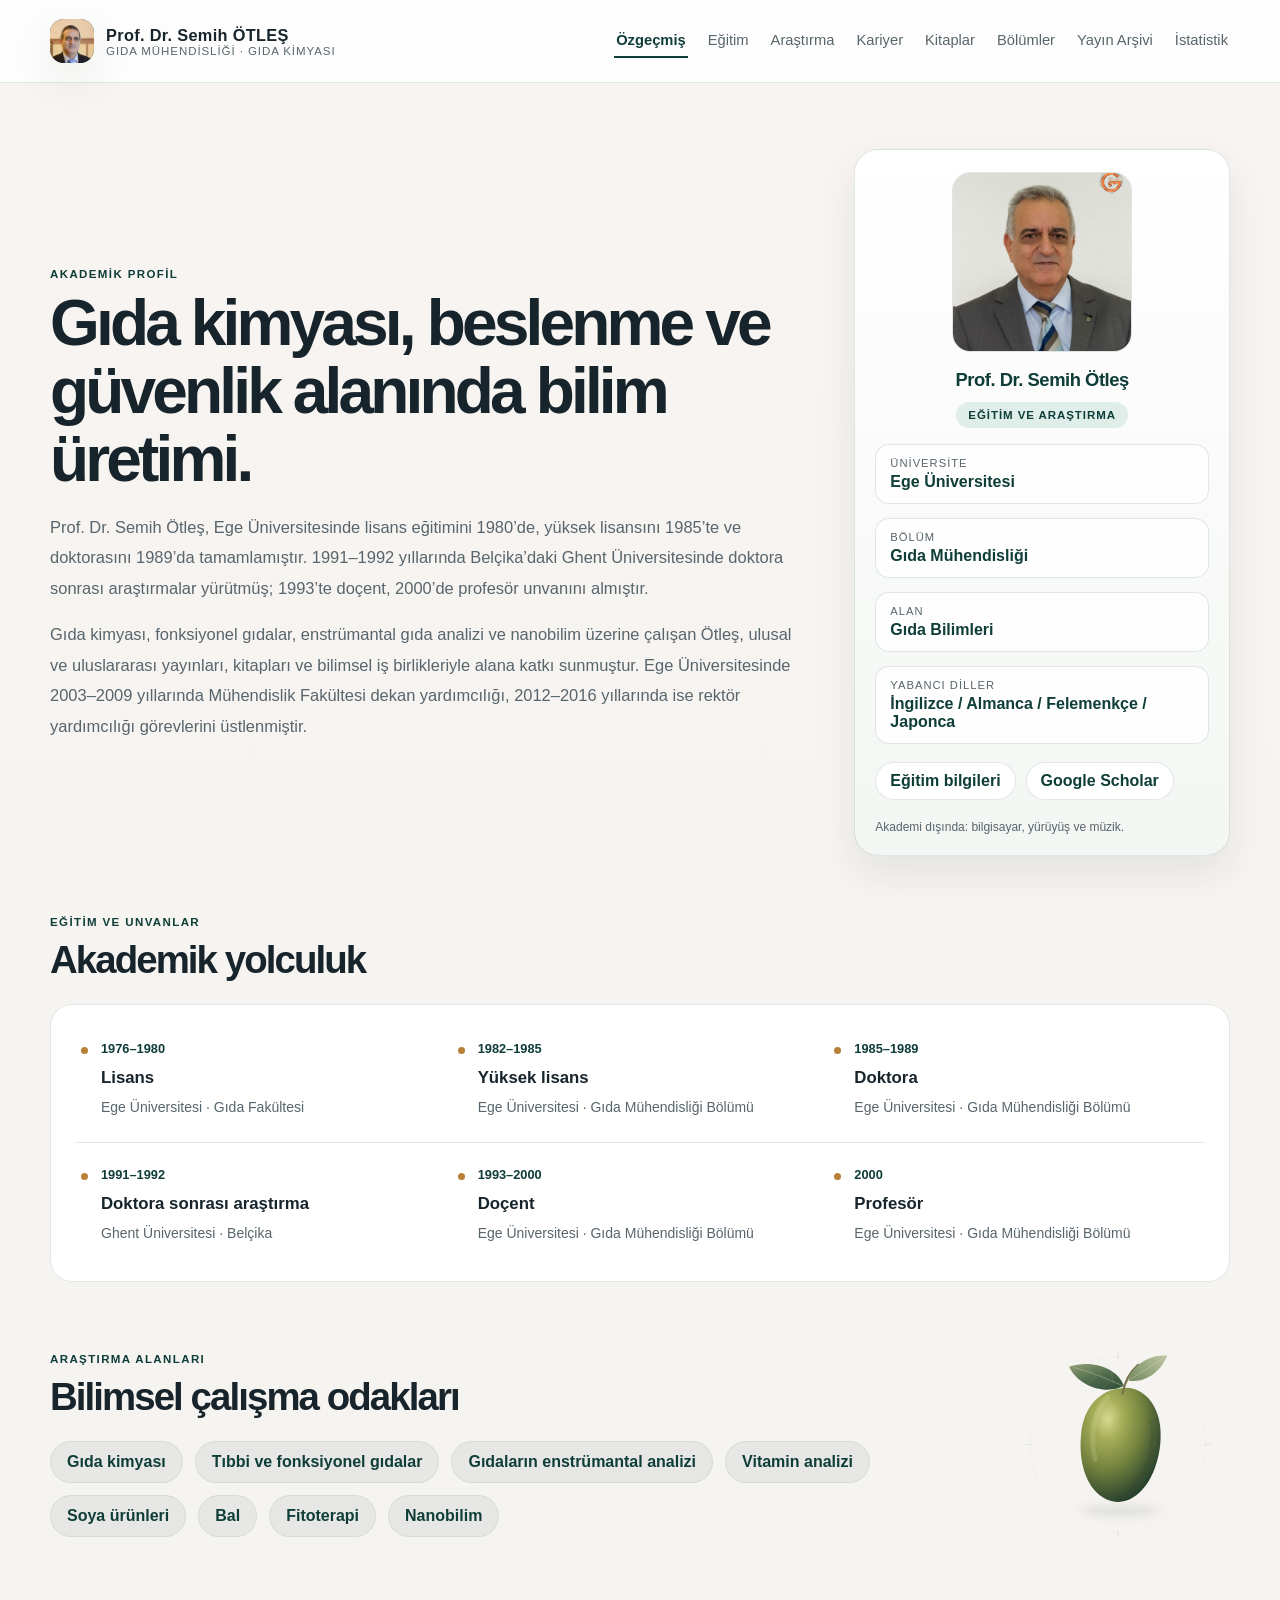
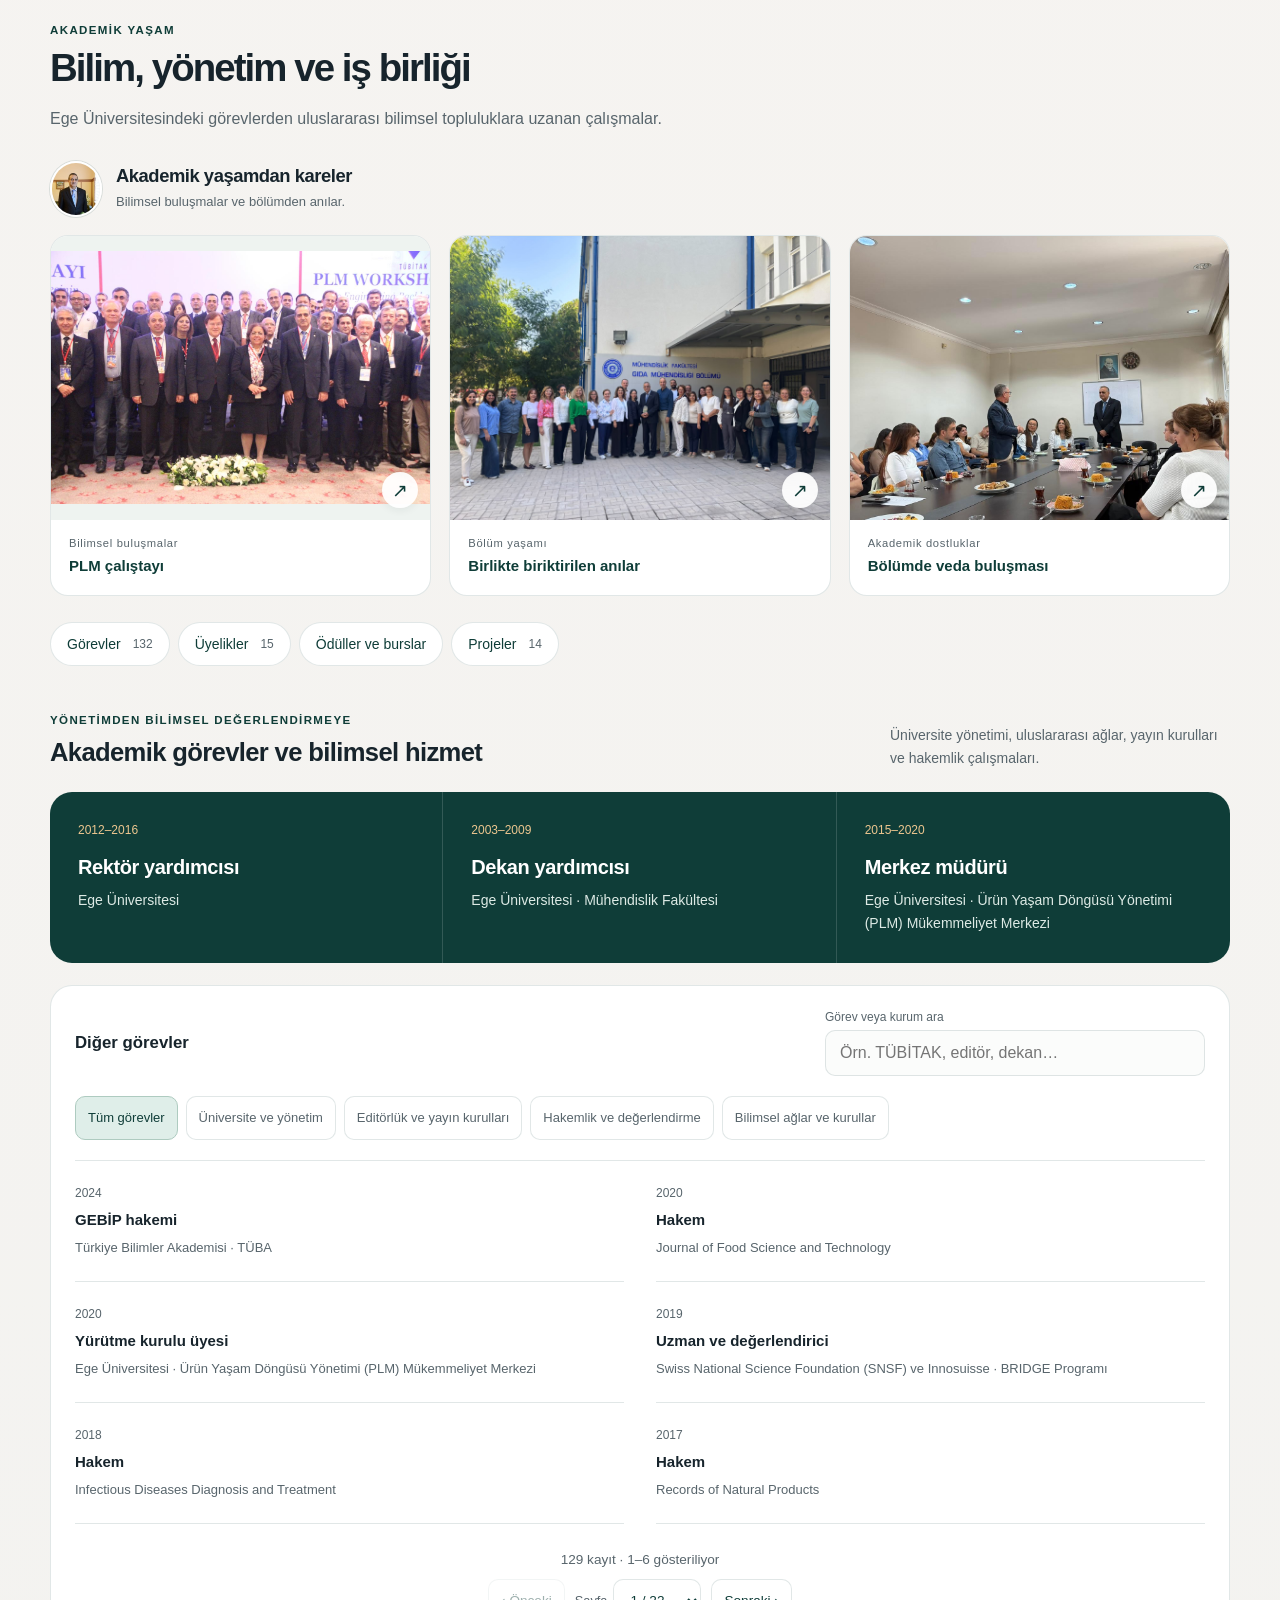
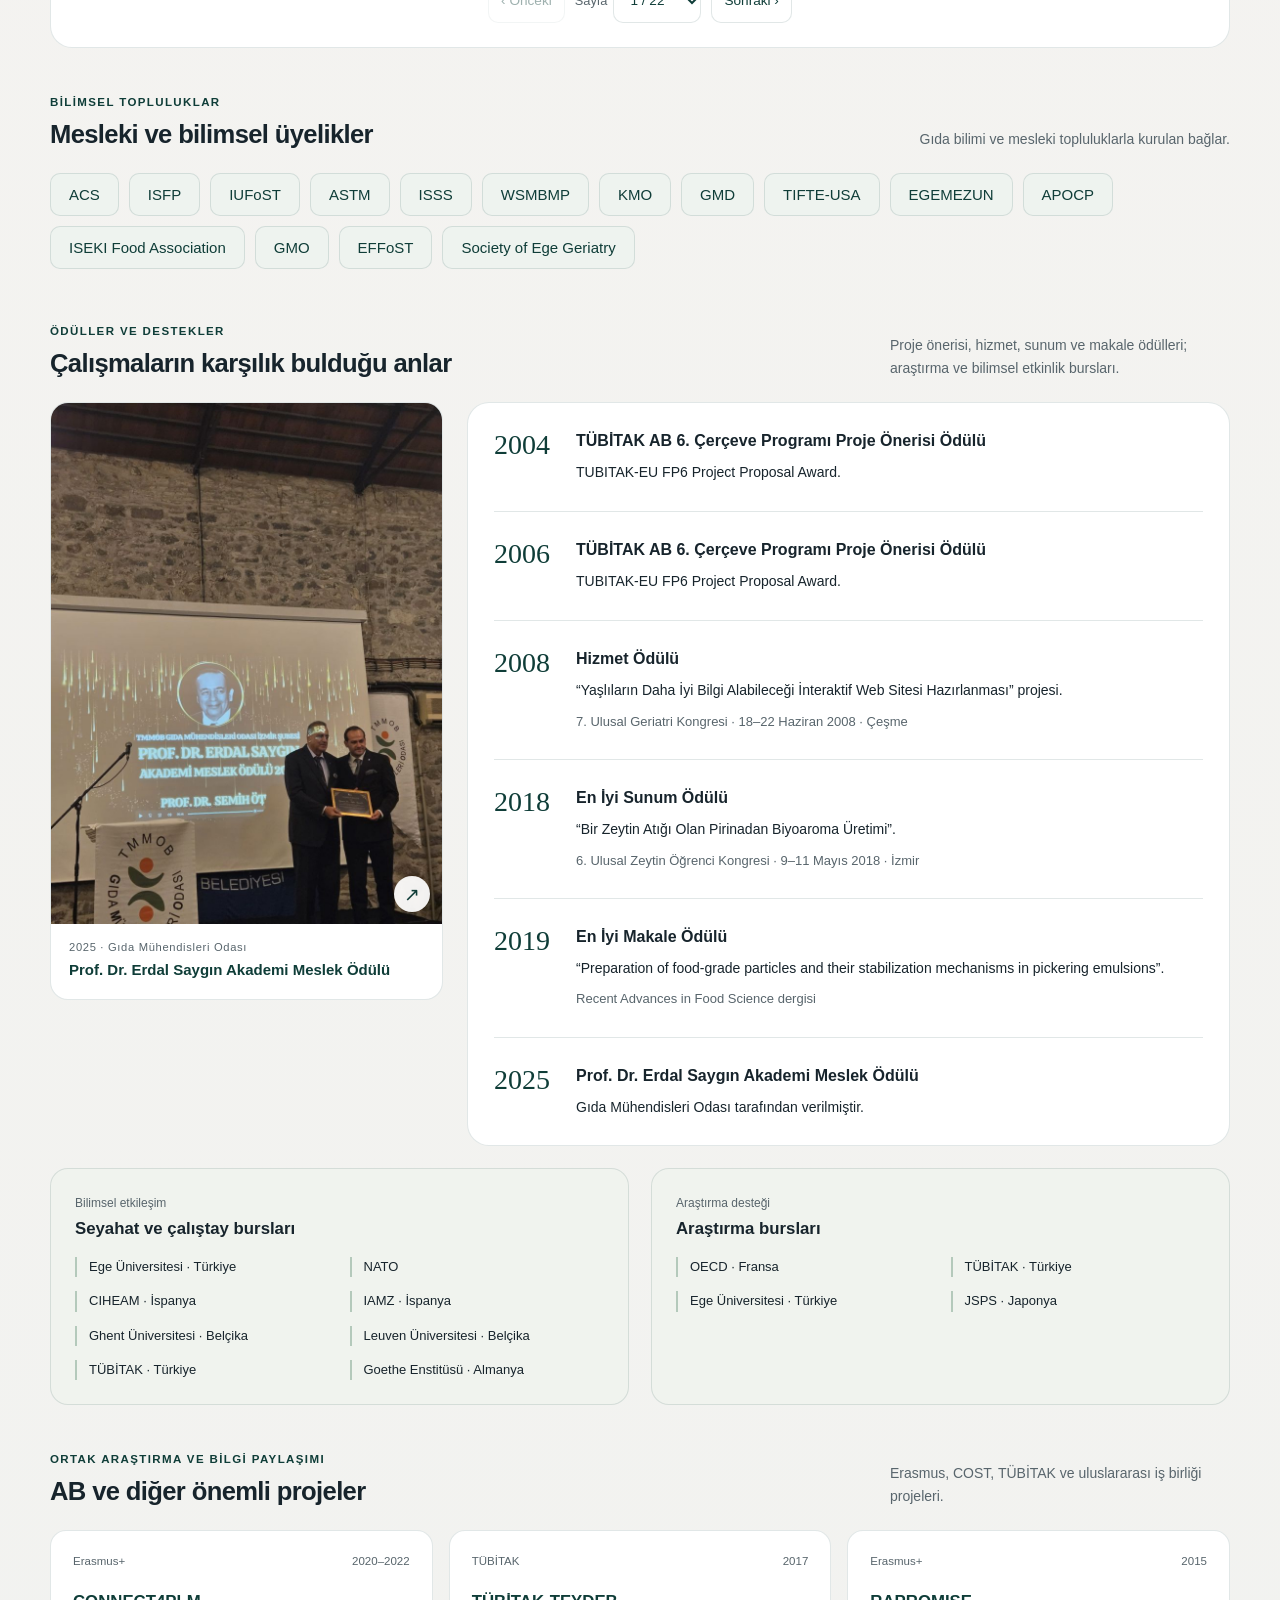
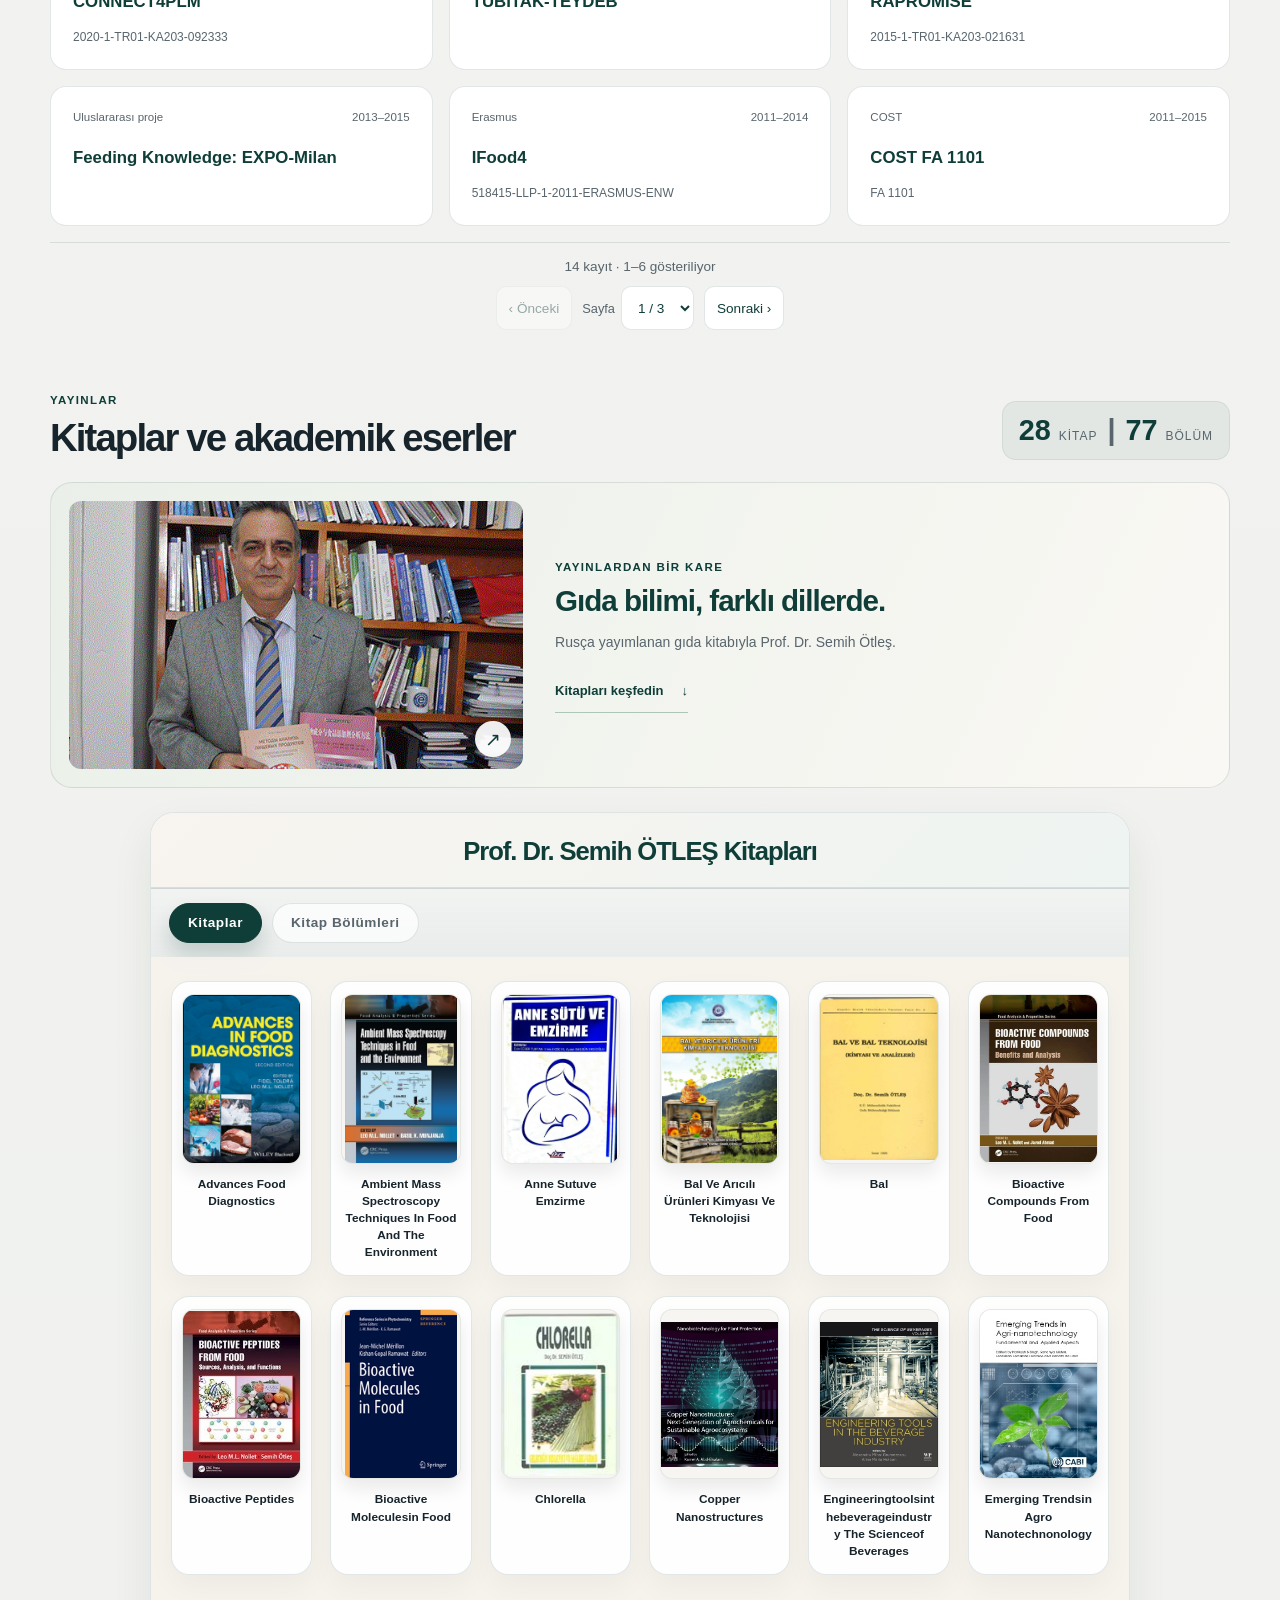
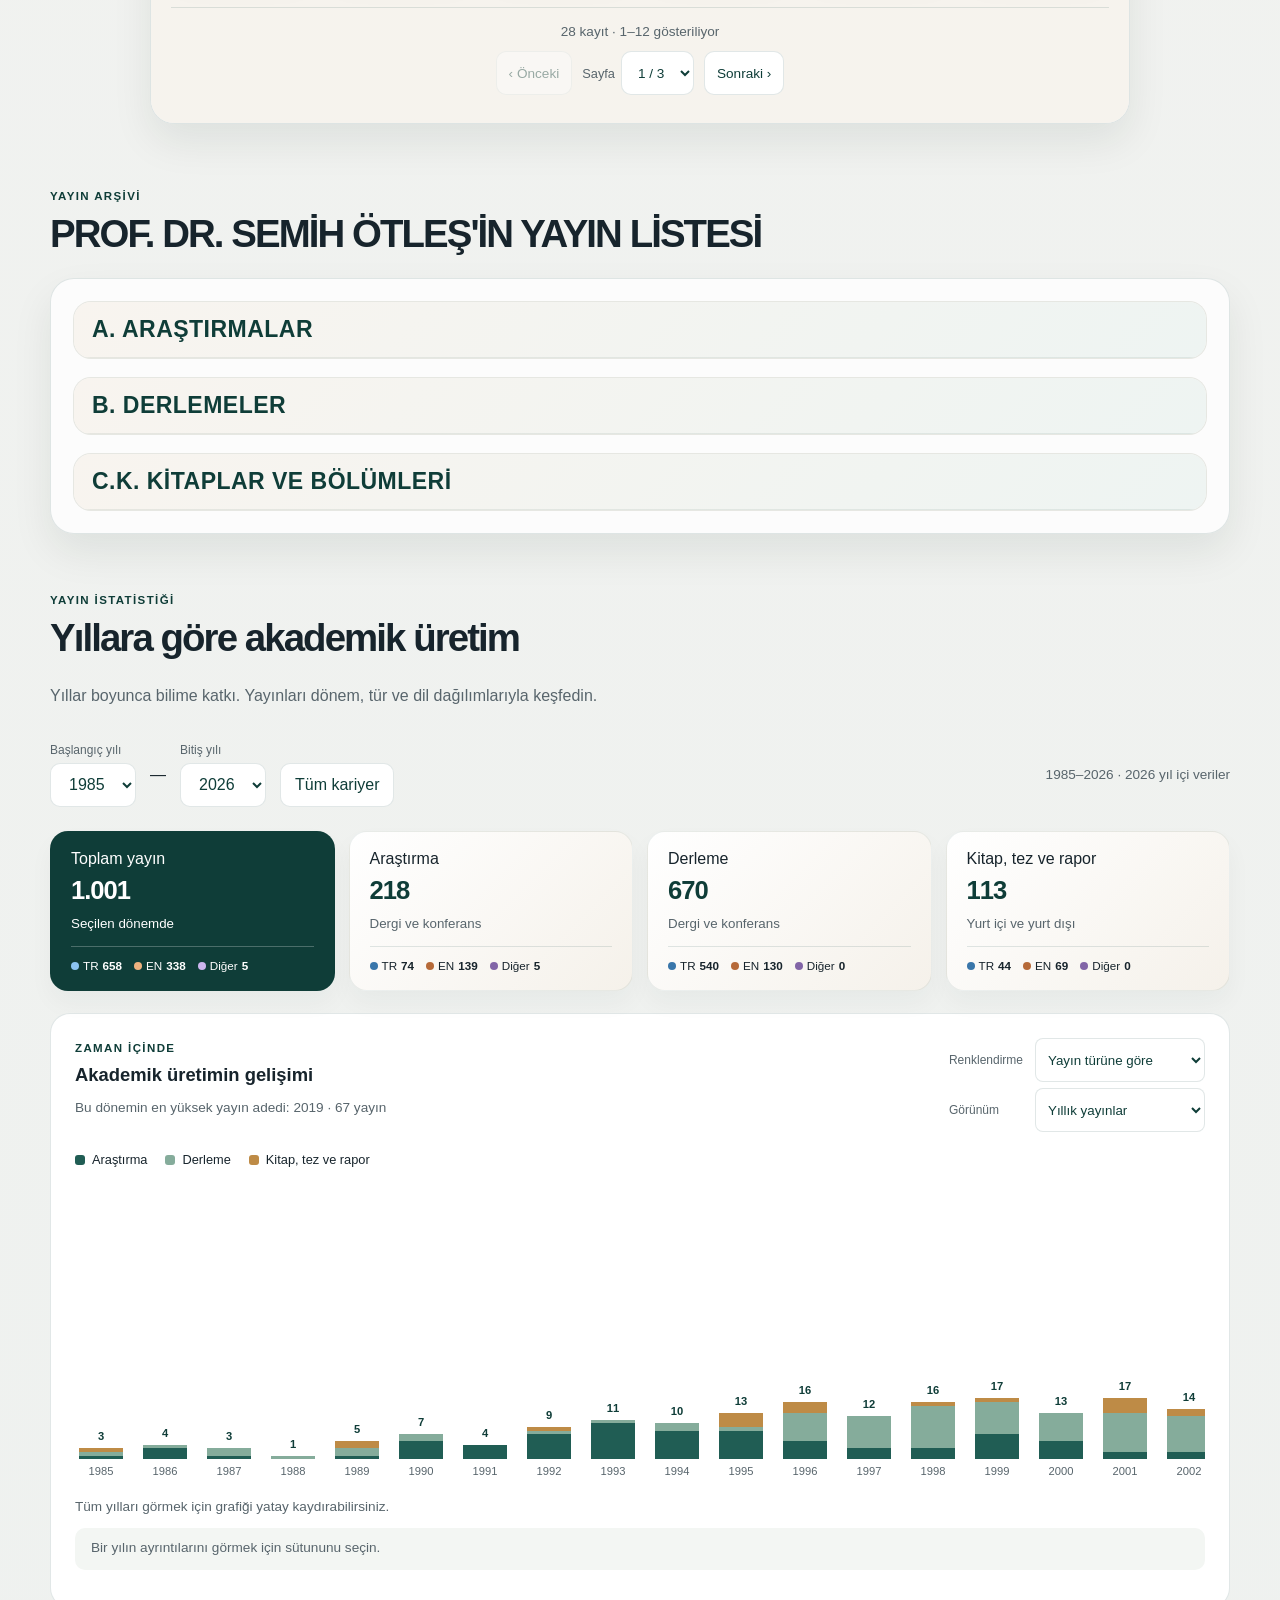
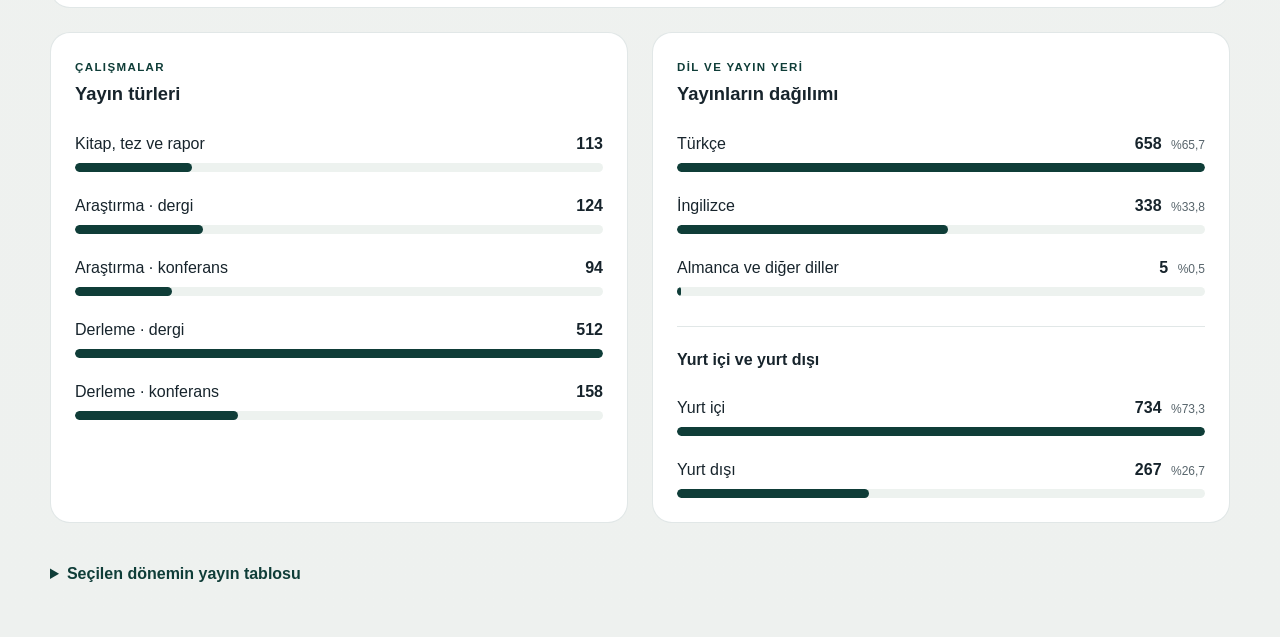
==== commit 0ba18720: "fix: verify biography and remove profile summary stats" ====
--- a/index.html
+++ b/index.html
@@ -7,7 +7,7 @@
     <meta name="description" content="Prof. Dr. Semih Ötleş'in akademik özgeçmişi, görevleri, bilimsel üyelikleri, ödülleri, projeleri ve yayınları." />
     <link rel="icon" href="assets/semih-otles.jpg" type="image/jpeg" sizes="240x240" />
     <link rel="icon" href="assets/semih-otles-icon.svg" type="image/svg+xml" sizes="any" />
-    <link rel="stylesheet" href="styles.css?v=academic-photos" />
+    <link rel="stylesheet" href="styles.css?v=verified-biography" />
     <link rel="stylesheet" href="food-science-accent.css?v=larger-accent" />
   </head>
   <body>
@@ -45,30 +45,17 @@
           <span class="eyebrow">Akademik profil</span>
           <h1>Gıda kimyası, beslenme ve güvenlik alanında bilim üretimi.</h1>
           <p>
-            Prof. Dr. Semih Ötleş’in akademik çalışmaları gıda kimyası, fonksiyonel gıdalar,
-            enstrümantal analiz ve nanobilim alanlarını kapsar. Ege Üniversitesindeki eğitimini
-            Ghent Üniversitesinde doktora sonrası araştırmayla sürdürmüş; üniversite yönetimi,
-            uluslararası bilimsel ağlar ve yayın kurullarında görev almıştır.
+            Prof. Dr. Semih Ötleş, Ege Üniversitesinde lisans eğitimini 1980’de, yüksek lisansını
+            1985’te ve doktorasını 1989’da tamamlamıştır. <span class="date-range">1991–1992</span> yıllarında Belçika’daki
+            Ghent Üniversitesinde doktora sonrası araştırmalar yürütmüş; 1993’te doçent,
+            2000’de profesör unvanını almıştır.
           </p>
-
-          <div class="quick-facts">
-            <div>
-              <strong>1989</strong>
-              <span>doktora</span>
-            </div>
-            <div>
-              <strong>2000</strong>
-              <span>profesörlük</span>
-            </div>
-            <div>
-              <strong id="membershipCount">15</strong>
-              <span>bilimsel üyelik</span>
-            </div>
-            <div>
-              <strong id="awardCount">6</strong>
-              <span>ödül</span>
-            </div>
-          </div>
+          <p>
+            Gıda kimyası, fonksiyonel gıdalar, enstrümantal gıda analizi ve nanobilim üzerine
+            çalışan Ötleş, ulusal ve uluslararası yayınları, kitapları ve bilimsel iş birlikleriyle
+            alana katkı sunmuştur. Ege Üniversitesinde <span class="date-range">2003–2009</span> yıllarında Mühendislik Fakültesi
+            dekan yardımcılığı, <span class="date-range">2012–2016</span> yıllarında ise rektör yardımcılığı görevlerini üstlenmiştir.
+          </p>
         </div>
 
         <aside class="profile-card">
@@ -253,7 +240,7 @@
     <script src="books-data.js"></script>
     <script src="pagination.js?v=responsive-pages"></script>
     <script src="academic-profile-data.js?v=award-2025"></script>
-    <script src="academic-profile.js?v=award-2025"></script>
+    <script src="academic-profile.js?v=biography-without-summary"></script>
     <script src="food-science-accent.js?v=equal-stage-timing"></script>
     <script src="app.js?v=section-indicator"></script>
     <script src="photo-gallery.js"></script>
--- a/styles.css
+++ b/styles.css
@@ -160,30 +160,12 @@
   font-size: 1.03rem;
 }
 
-.quick-facts {
-  display: grid;
-  grid-template-columns: repeat(4, minmax(0, 1fr));
-  gap: 16px;
-  margin-top: 28px;
-}
-
-.quick-facts div {
-  background: rgba(255, 255, 255, 0.75);
-  border: 1px solid var(--line);
-  border-radius: 18px;
-  padding: 18px 16px;
-  box-shadow: var(--shadow);
-}
-
-.quick-facts strong {
-  display: block;
-  font-size: 1.7rem;
-  color: var(--primary);
-}
-
-.quick-facts span {
-  color: var(--muted);
-  font-size: 0.8rem;
+.hero-copy p + p {
+  margin-top: 16px;
+}
+
+.date-range {
+  white-space: nowrap;
 }
 
 .profile-card {
@@ -1039,10 +1021,6 @@
     justify-content: center;
   }
 
-  .quick-facts {
-    grid-template-columns: repeat(2, minmax(0, 1fr));
-  }
-
   .timeline-item {
     grid-template-columns: 1fr;
   }
@@ -1060,10 +1038,6 @@
 }
 
 @media (max-width: 480px) {
-  .quick-facts {
-    grid-template-columns: 1fr;
-  }
-
   .button_items {
     gap: 4px;
   }
@@ -1135,9 +1109,6 @@
   .timeline-content h3,.stats-panel h3 { font-size:1rem; line-height:1.35; }
   .timeline-content p,.publication-item { font-size:.875rem; line-height:1.65; }
   .timeline-year { font-size:.8125rem; }
-  .quick-facts { grid-template-columns:repeat(2,minmax(0,1fr)); gap:10px; margin-top:20px; }
-  .quick-facts div { padding:14px; }
-  .quick-facts strong { font-size:1.4rem; }
   .profile-list strong { font-size:.9375rem; }
   .profile-list li { gap:5px; padding:10px 12px; }
   .profile-links a { font-size:.875rem; min-height:44px; }
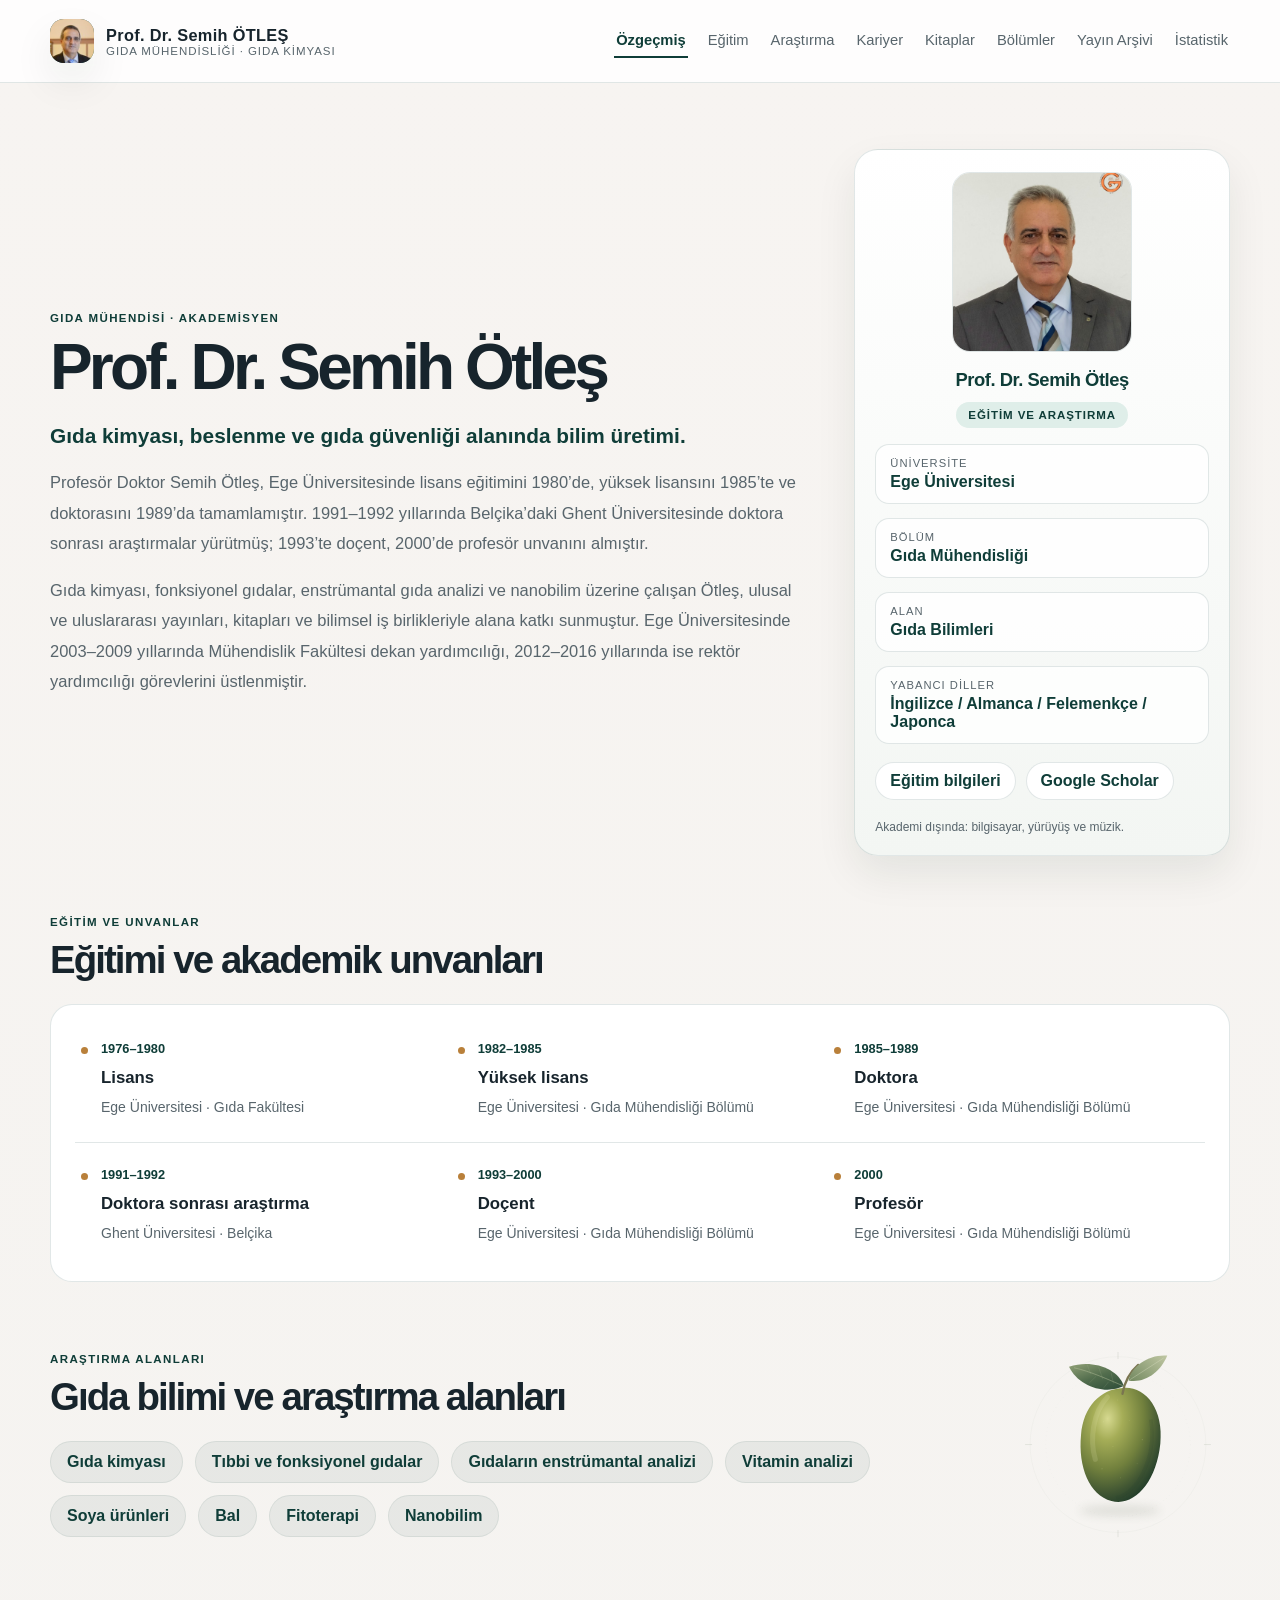
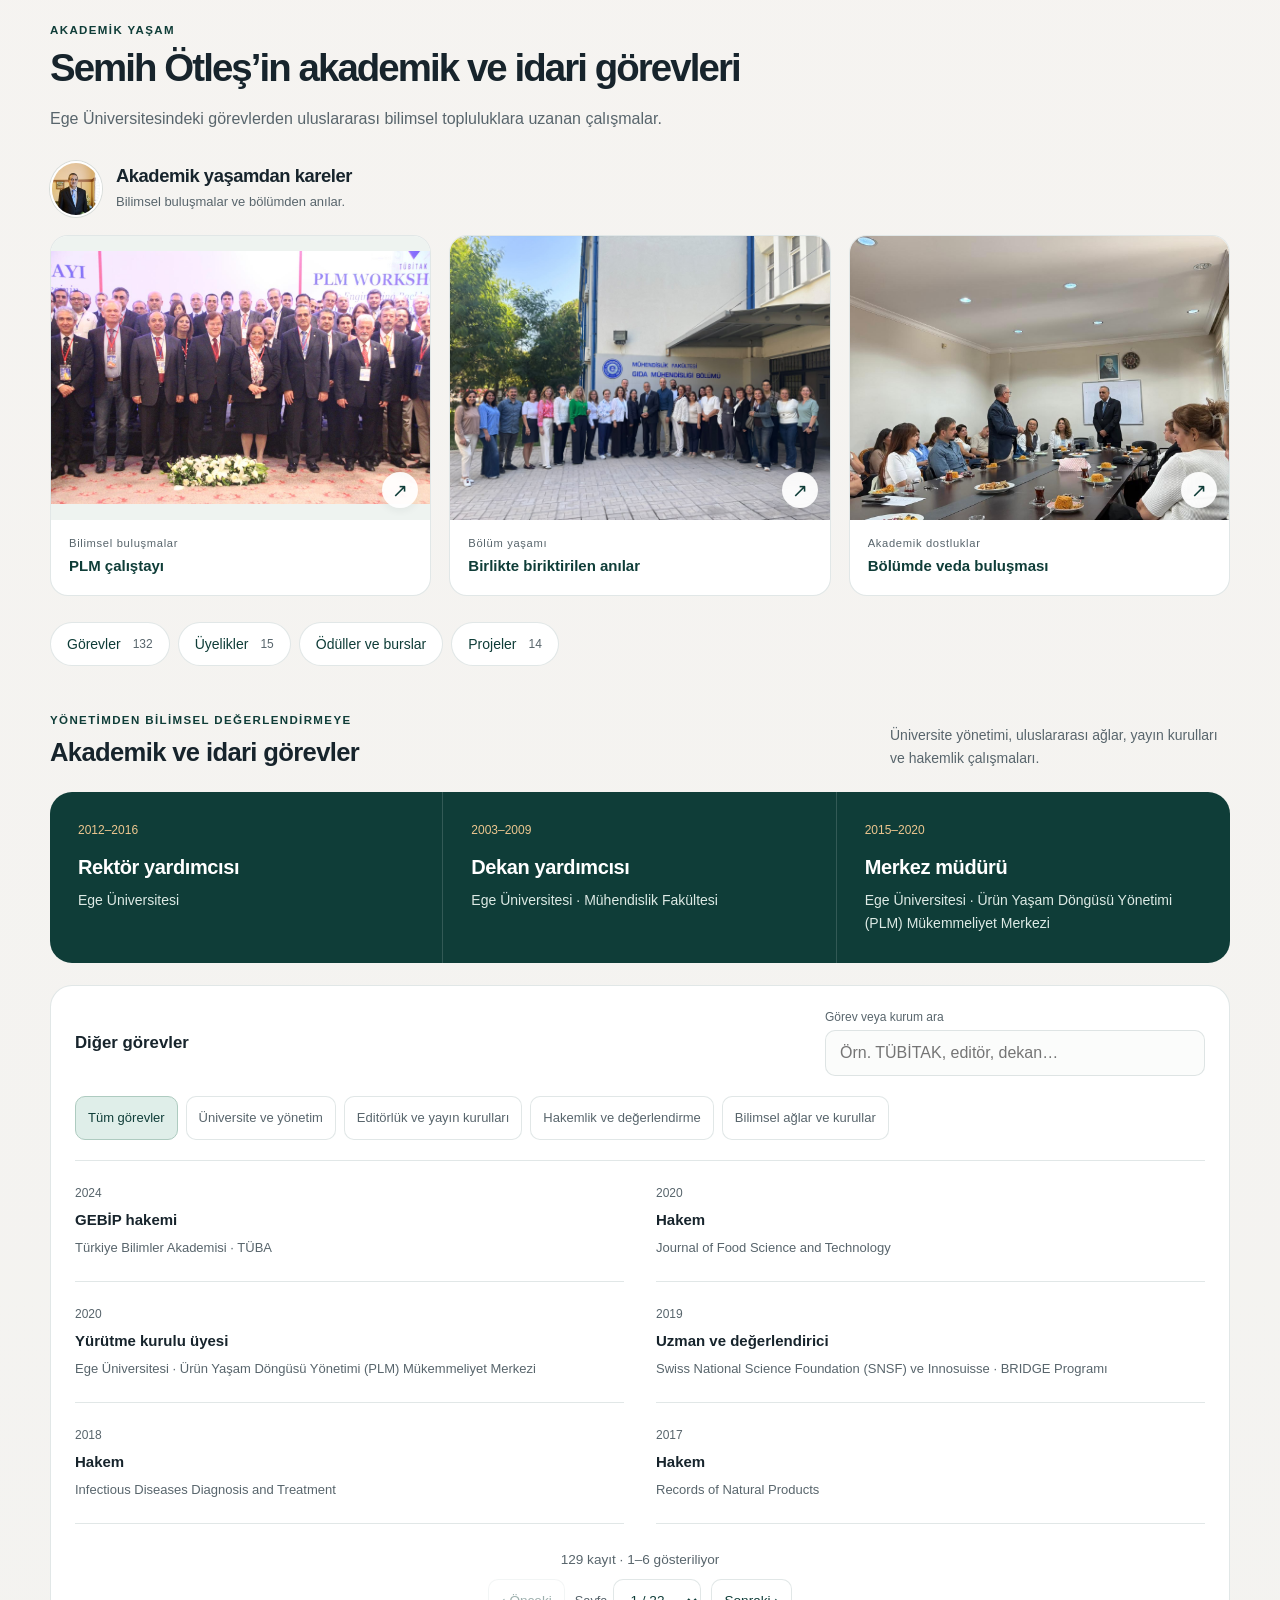
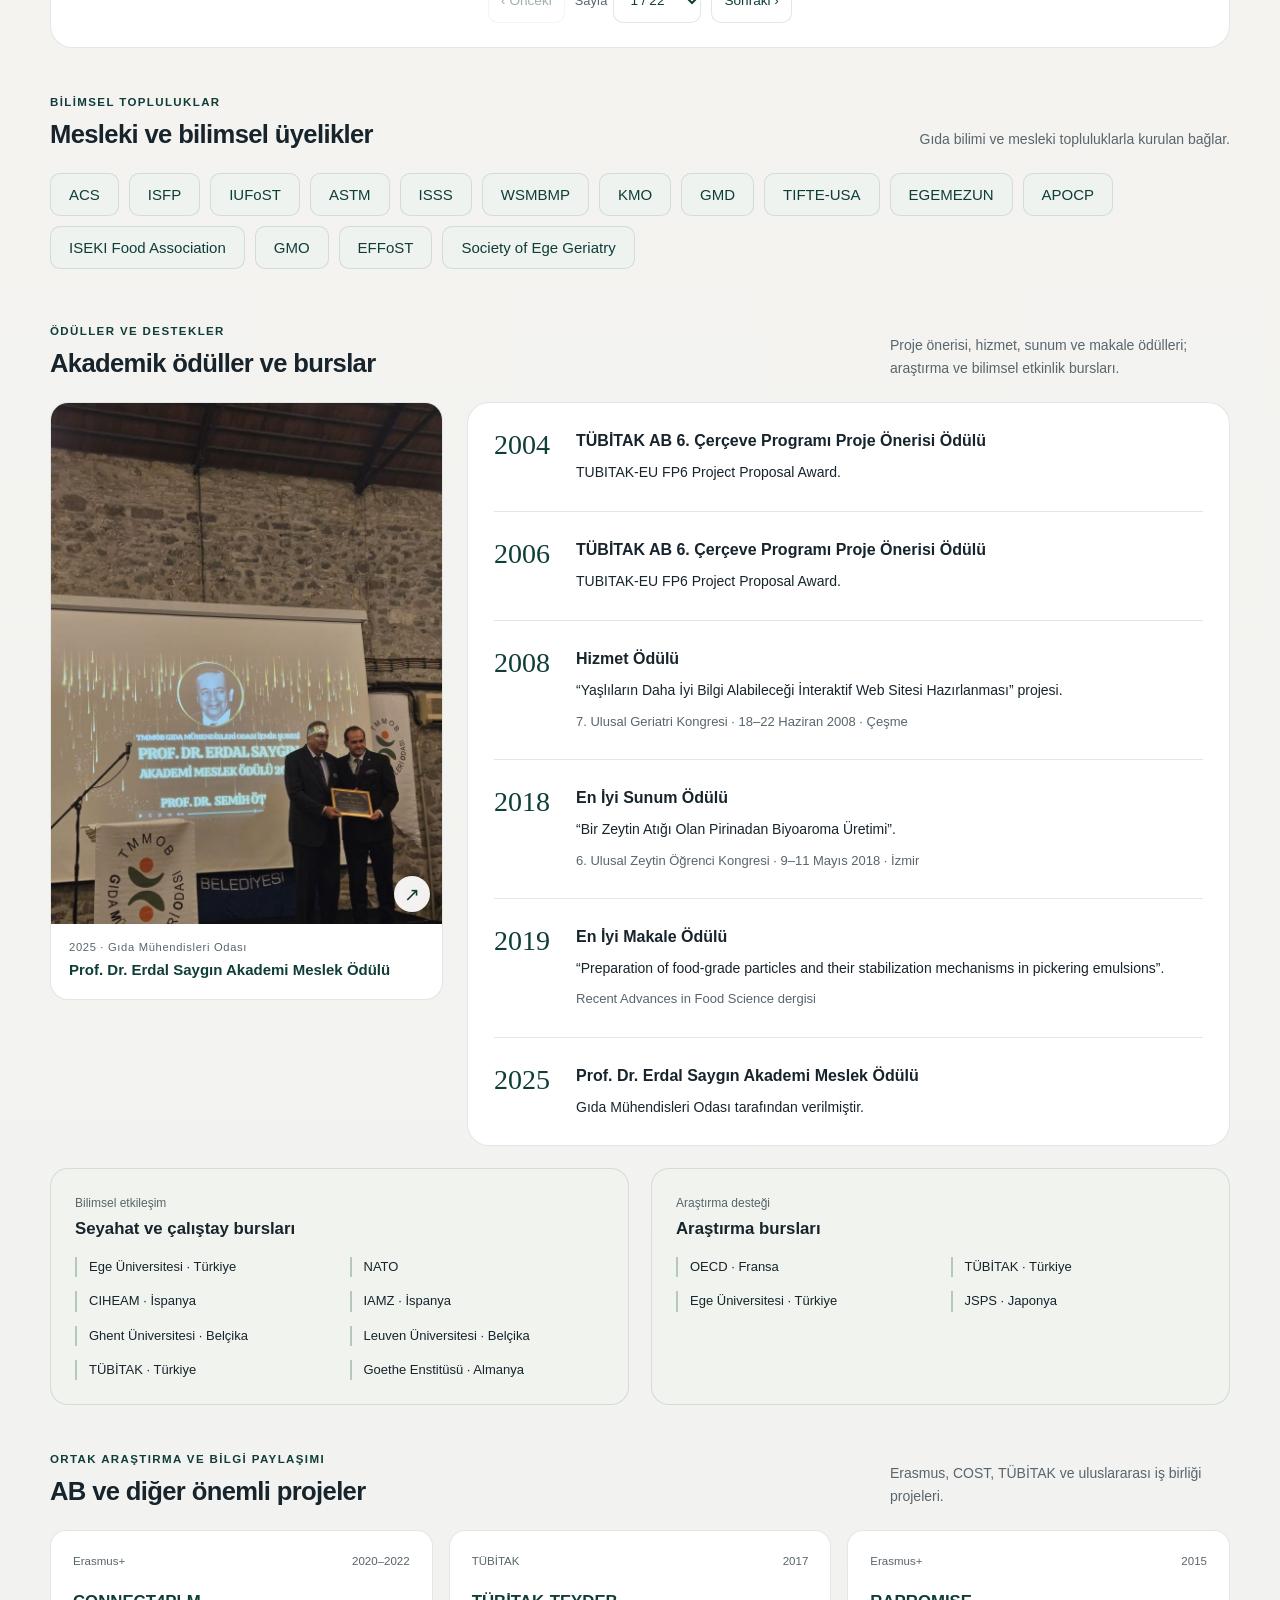
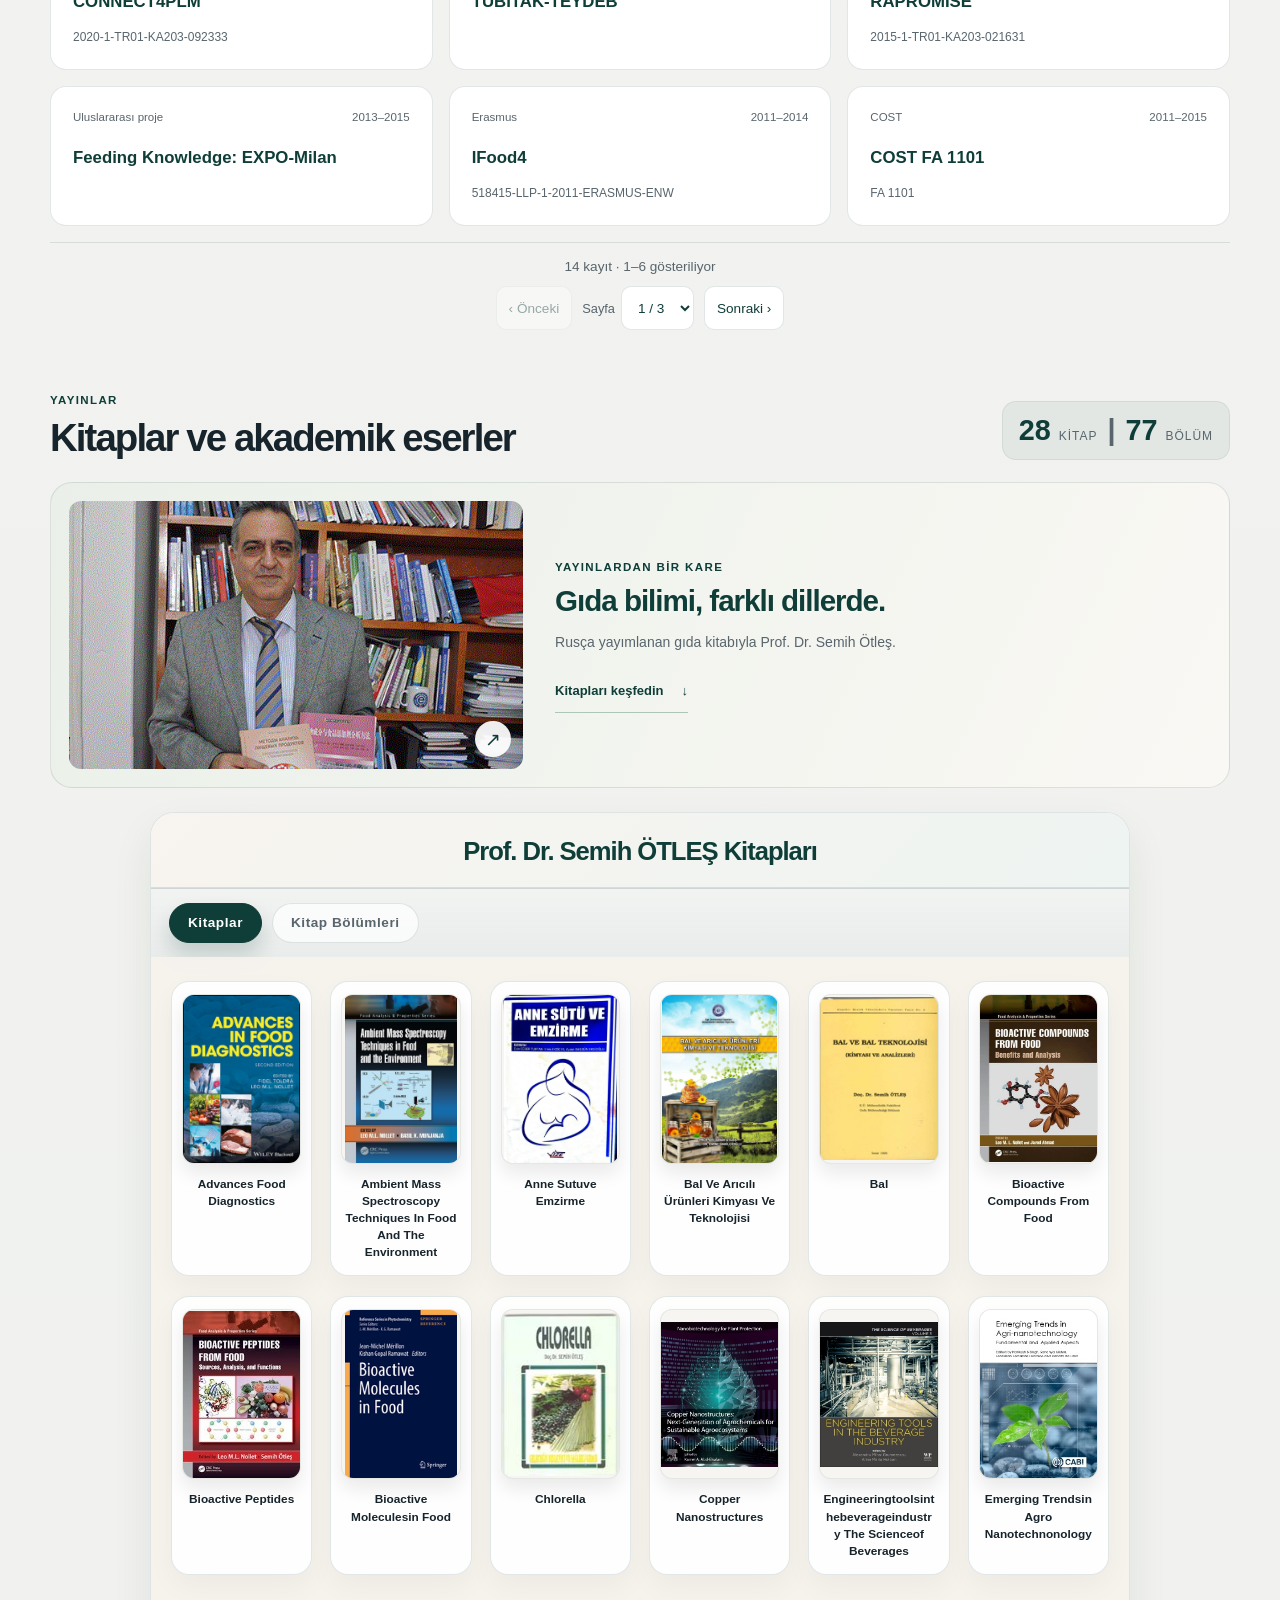
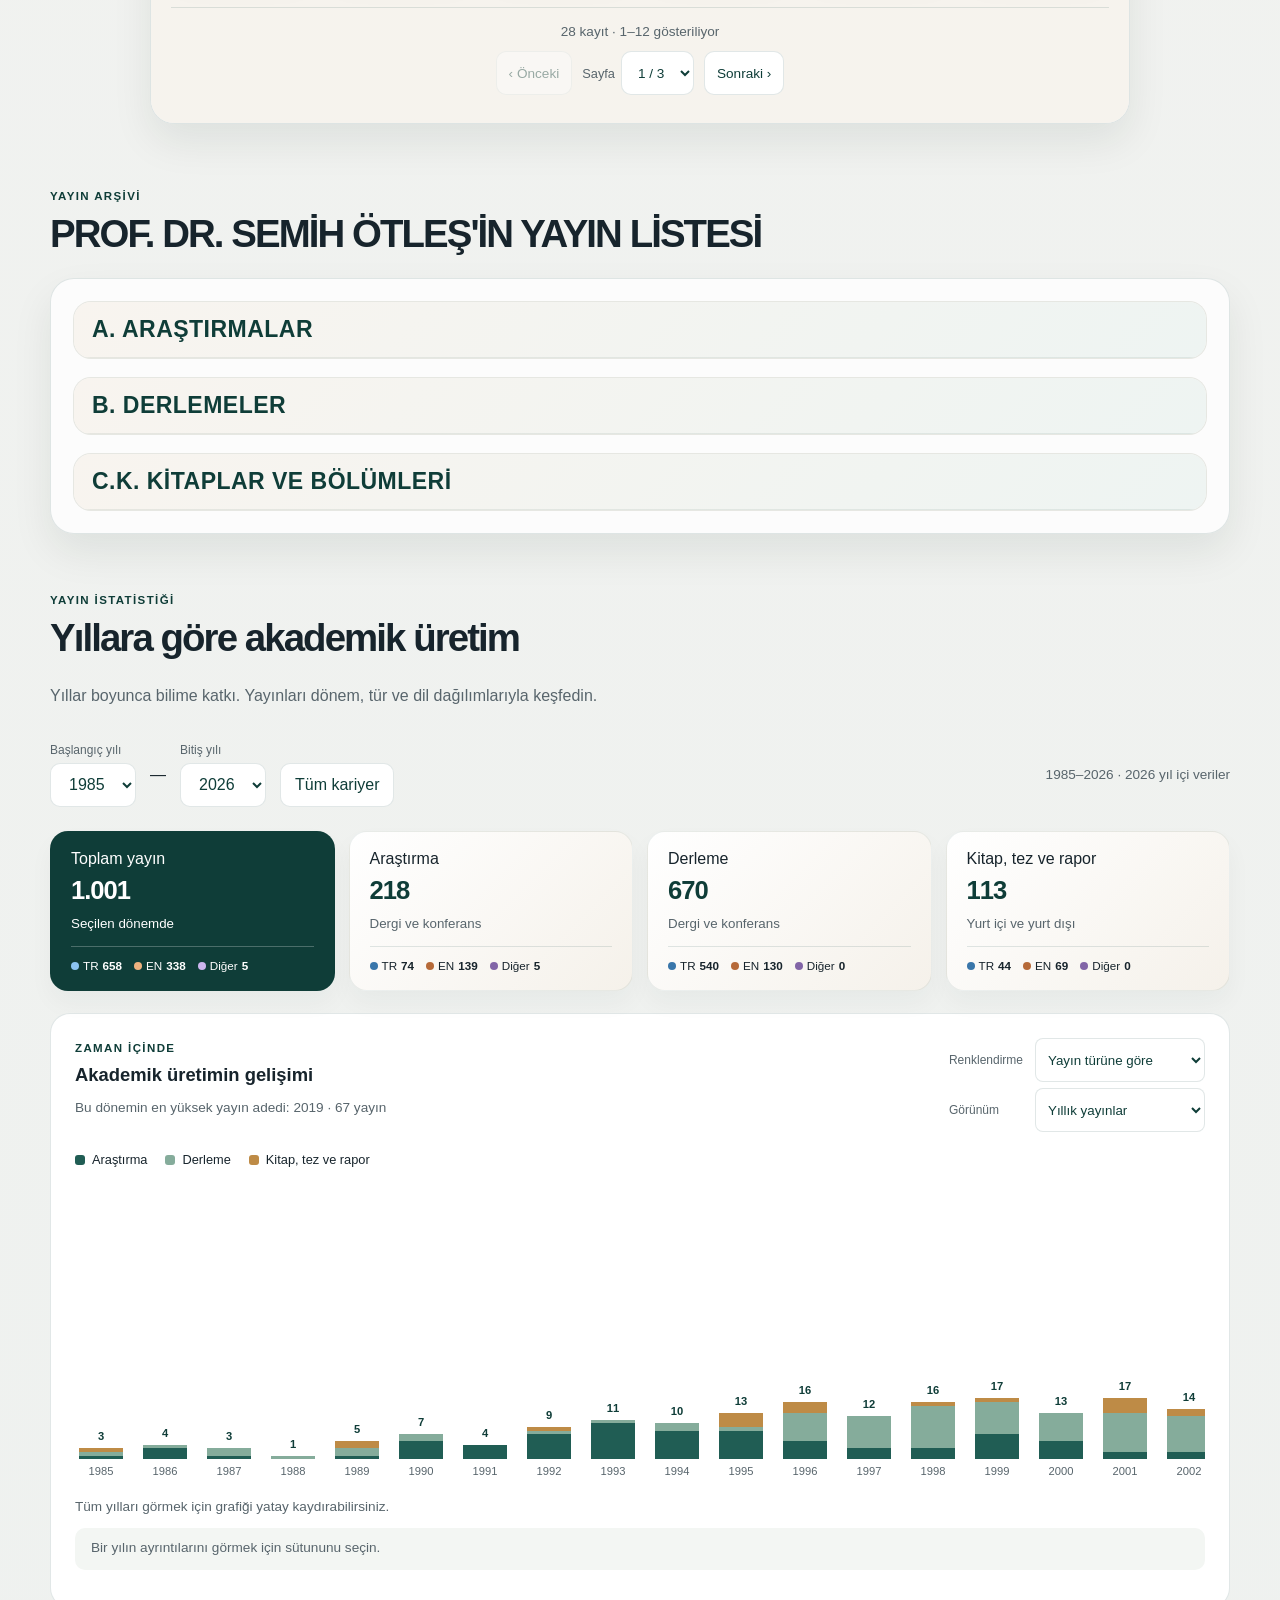
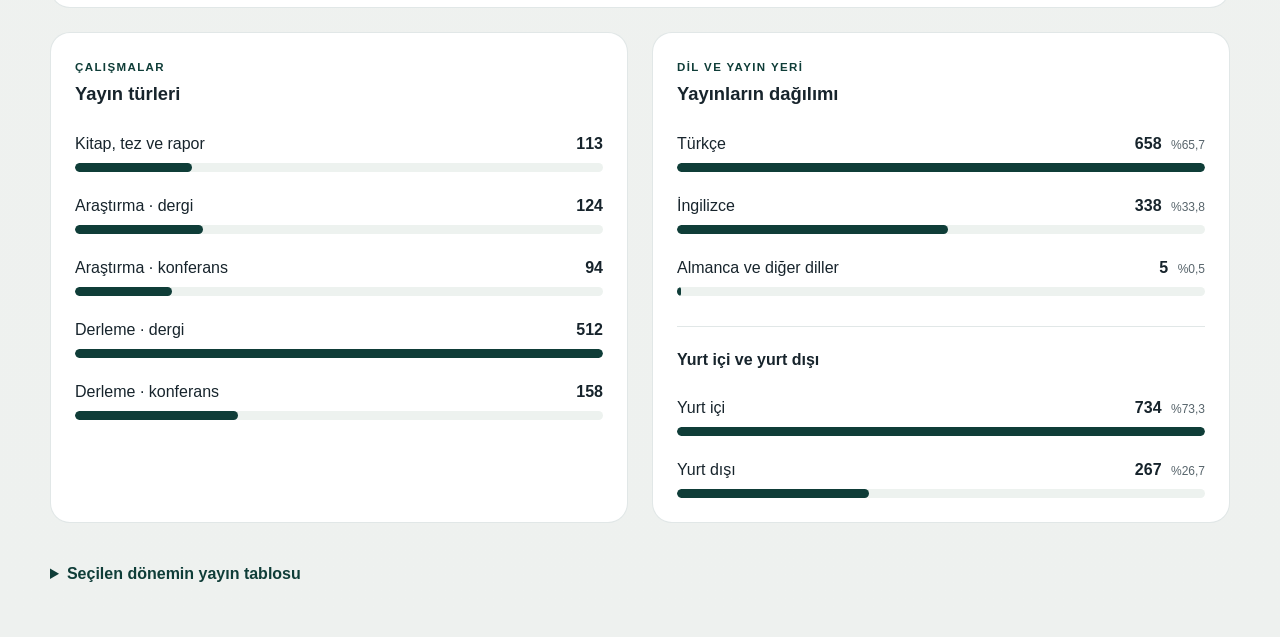
==== commit c31730c0: "feat: improve Semih Otles profile SEO and crawlable content" ====
--- a/index.html
+++ b/index.html
@@ -3,11 +3,13 @@
   <head>
     <meta charset="UTF-8" />
     <meta name="viewport" content="width=device-width, initial-scale=1.0" />
-    <title>Prof. Dr. Semih Ötleş | Özgeçmiş ve Yayınlar</title>
-    <meta name="description" content="Prof. Dr. Semih Ötleş'in akademik özgeçmişi, görevleri, bilimsel üyelikleri, ödülleri, projeleri ve yayınları." />
+    <title>Prof. Dr. Semih Ötleş | Gıda Mühendisi ve Akademisyen</title>
+    <meta name="description" content="Gıda mühendisi Prof. Dr. Semih Ötleş'in özgeçmişi, Ege Üniversitesindeki akademik ve idari görevleri, gıda kimyası çalışmaları, kitapları ve bilimsel yayınları." />
+    <meta name="author" content="Prof. Dr. Semih Ötleş" />
+    <meta name="robots" content="index, follow, max-image-preview:large" />
     <link rel="icon" href="assets/semih-otles.jpg" type="image/jpeg" sizes="240x240" />
     <link rel="icon" href="assets/semih-otles-icon.svg" type="image/svg+xml" sizes="any" />
-    <link rel="stylesheet" href="styles.css?v=verified-biography" />
+    <link rel="stylesheet" href="styles.css?v=academic-seo" />
     <link rel="stylesheet" href="food-science-accent.css?v=larger-accent" />
   </head>
   <body>
@@ -42,10 +44,11 @@
     <main class="container page-shell">
       <section class="hero" id="ozgecmis">
         <div class="hero-copy">
-          <span class="eyebrow">Akademik profil</span>
-          <h1>Gıda kimyası, beslenme ve güvenlik alanında bilim üretimi.</h1>
+          <span class="eyebrow">Gıda mühendisi · Akademisyen</span>
+          <h1>Prof. Dr. Semih Ötleş</h1>
+          <p class="hero-lead">Gıda kimyası, beslenme ve gıda güvenliği alanında bilim üretimi.</p>
           <p>
-            Prof. Dr. Semih Ötleş, Ege Üniversitesinde lisans eğitimini 1980’de, yüksek lisansını
+            Profesör Doktor Semih Ötleş, Ege Üniversitesinde lisans eğitimini 1980’de, yüksek lisansını
             1985’te ve doktorasını 1989’da tamamlamıştır. <span class="date-range">1991–1992</span> yıllarında Belçika’daki
             Ghent Üniversitesinde doktora sonrası araştırmalar yürütmüş; 1993’te doçent,
             2000’de profesör unvanını almıştır.
@@ -61,7 +64,7 @@
         <aside class="profile-card">
           <div class="profile-card__top">
             <a class="profile-photo-link" href="assets/photos/semih-otles-faculty.jpg" data-photo data-caption="Prof. Dr. Semih Ötleş · Gıda Mühendisliği" aria-label="Prof. Dr. Semih Ötleş'in portresini büyüt">
-              <img class="profile-photo" src="assets/photos/semih-otles-faculty.jpg" width="960" height="1200" alt="Prof. Dr. Semih Ötleş'in öğretim üyesi portresi" decoding="async" />
+              <img class="profile-photo" src="assets/photos/semih-otles-faculty.jpg" width="960" height="1200" alt="Prof. Dr. Semih Ötleş'in öğretim üyesi portresi" decoding="async" fetchpriority="high" />
             </a>
             <div class="profile-card__identity">
               <h2>Prof. Dr. Semih Ötleş</h2>
@@ -87,7 +90,7 @@
       <section class="section" id="egitim">
         <div class="section-header">
           <span class="eyebrow">Eğitim ve unvanlar</span>
-          <h2>Akademik yolculuk</h2>
+          <h2>Eğitimi ve akademik unvanları</h2>
         </div>
 
         <ol class="academic-timeline" id="academicTimeline"></ol>
@@ -98,7 +101,7 @@
           <div>
             <div class="section-header">
               <span class="eyebrow">Araştırma alanları</span>
-              <h2>Bilimsel çalışma odakları</h2>
+              <h2>Gıda bilimi ve araştırma alanları</h2>
             </div>
             <div class="pill-grid" id="researchInterests"></div>
           </div>
@@ -109,7 +112,7 @@
       <section class="section career-section" id="kariyer" aria-labelledby="careerHeading">
         <div class="section-header career-section__header">
           <span class="eyebrow">Akademik yaşam</span>
-          <h2 id="careerHeading">Bilim, yönetim ve iş birliği</h2>
+          <h2 id="careerHeading">Semih Ötleş’in akademik ve idari görevleri</h2>
           <p>Ege Üniversitesindeki görevlerden uluslararası bilimsel topluluklara uzanan çalışmalar.</p>
         </div>
         <div class="career-photos" aria-labelledby="careerPhotosHeading">
@@ -240,7 +243,8 @@
     <script src="books-data.js"></script>
     <script src="pagination.js?v=responsive-pages"></script>
     <script src="academic-profile-data.js?v=award-2025"></script>
-    <script src="academic-profile.js?v=biography-without-summary"></script>
+    <script src="academic-profile-renderer.js?v=academic-seo"></script>
+    <script src="academic-profile.js?v=academic-seo"></script>
     <script src="food-science-accent.js?v=equal-stage-timing"></script>
     <script src="app.js?v=section-indicator"></script>
     <script src="photo-gallery.js"></script>
--- a/styles.css
+++ b/styles.css
@@ -162,6 +162,13 @@
 
 .hero-copy p + p {
   margin-top: 16px;
+}
+
+.hero-copy .hero-lead {
+  color: var(--primary);
+  font-size: clamp(1.05rem, 2vw, 1.3rem);
+  line-height: 1.5;
+  font-weight: 600;
 }
 
 .date-range {
@@ -1272,6 +1279,7 @@
 .career-filters button { min-height:44px; border:1px solid var(--line); border-radius:10px; padding:8px 12px; font:inherit; font-size:.8125rem; color:var(--muted); background:#fff; cursor:pointer; }
 .career-filters button[aria-pressed="true"] { background:var(--primary-soft); color:var(--primary); border-color:#aecbc0; }
 .career-filter-select { display:none; }
+[data-career-control][hidden] { display:none !important; }
 .career-role-list { display:grid; grid-template-columns:repeat(2,minmax(0,1fr)); column-gap:32px; }
 .career-role { padding:22px 0; border-bottom:1px solid var(--line); }
 .career-role h5 { font-size:.9375rem; line-height:1.5; margin:8px 0 6px; }
